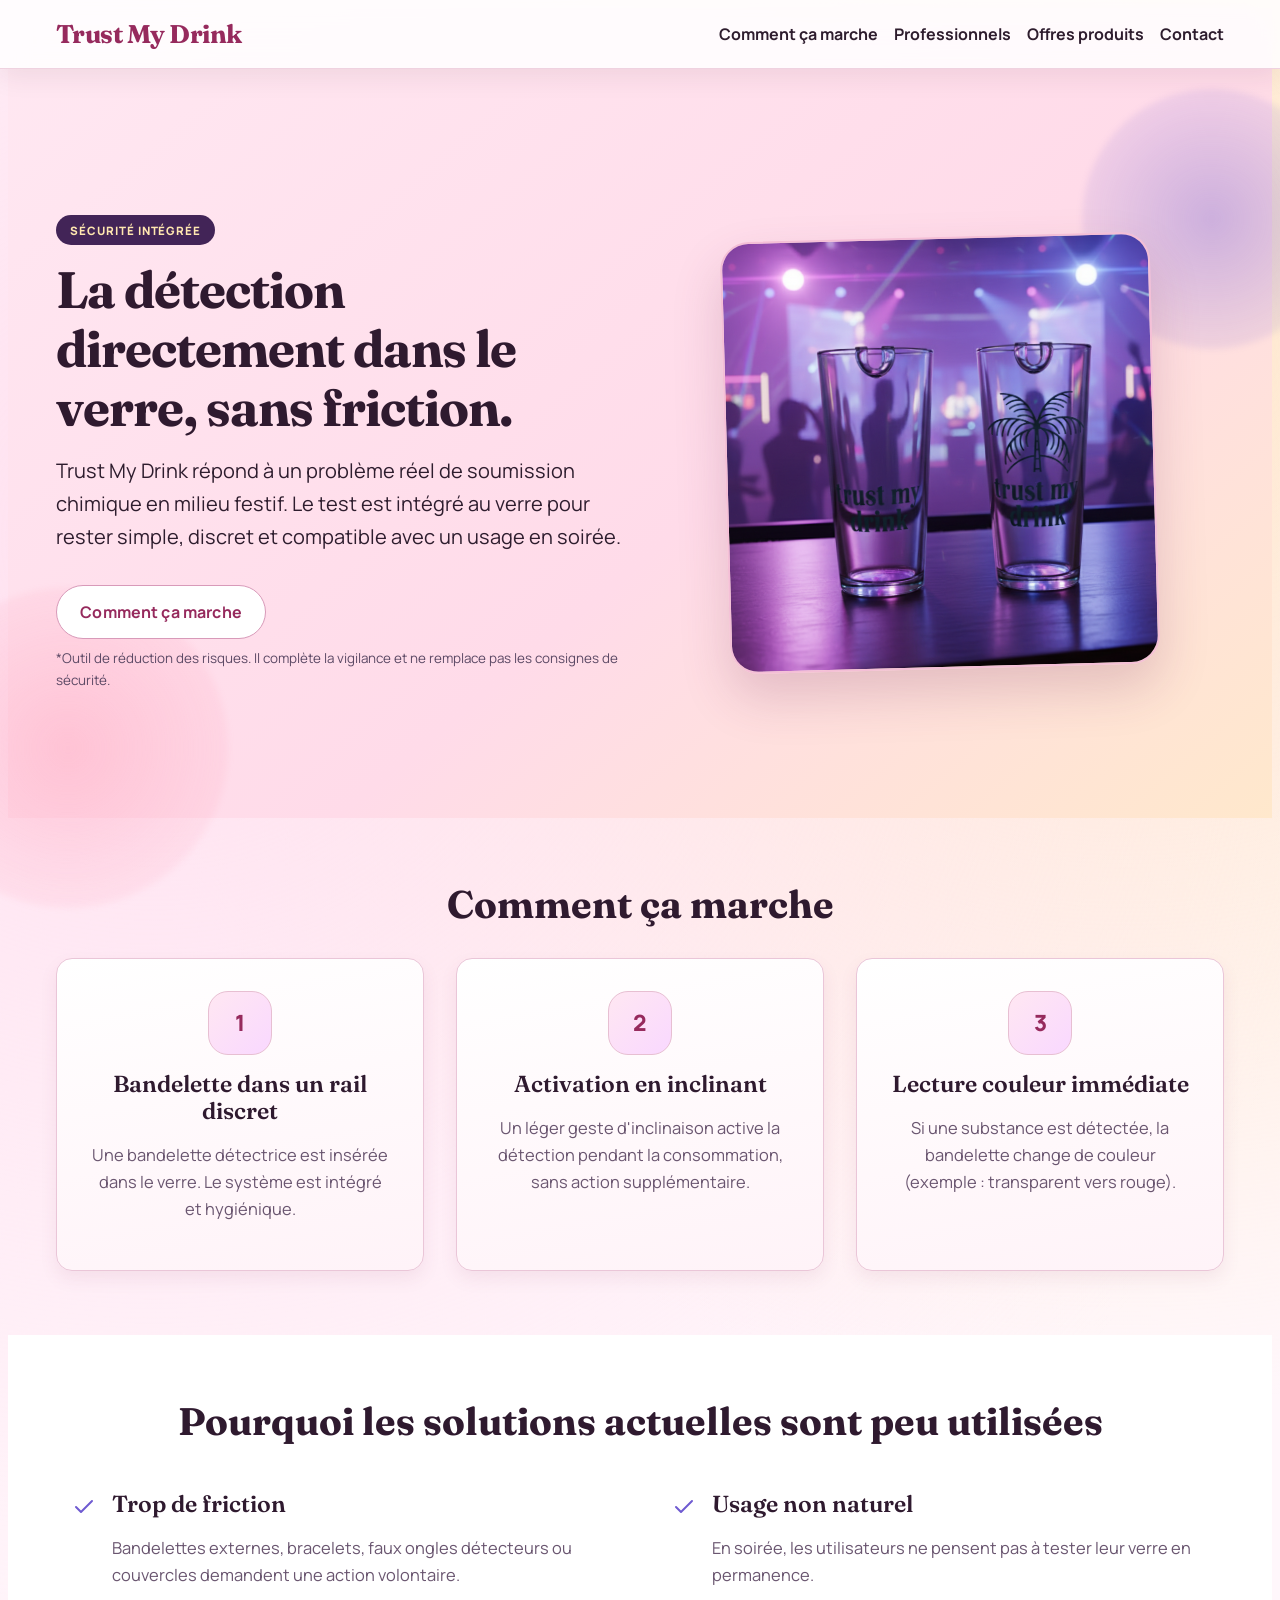
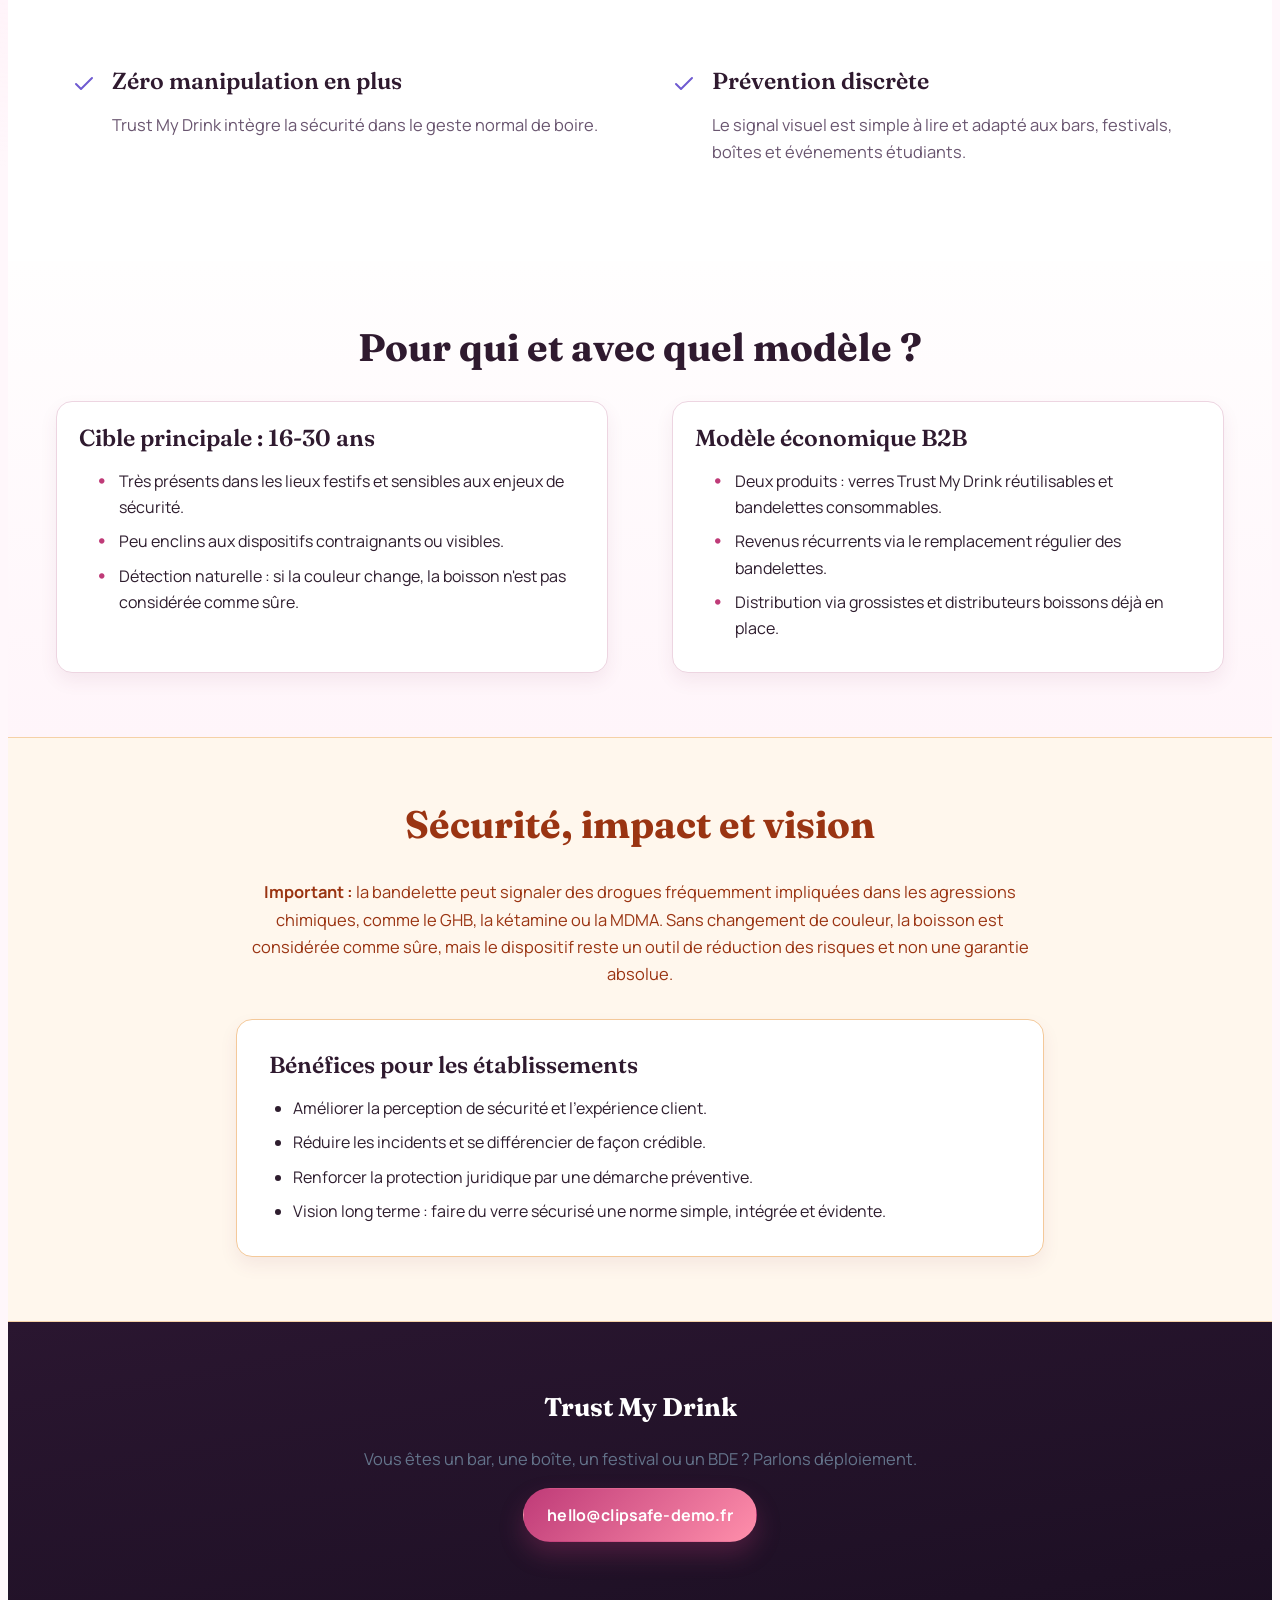
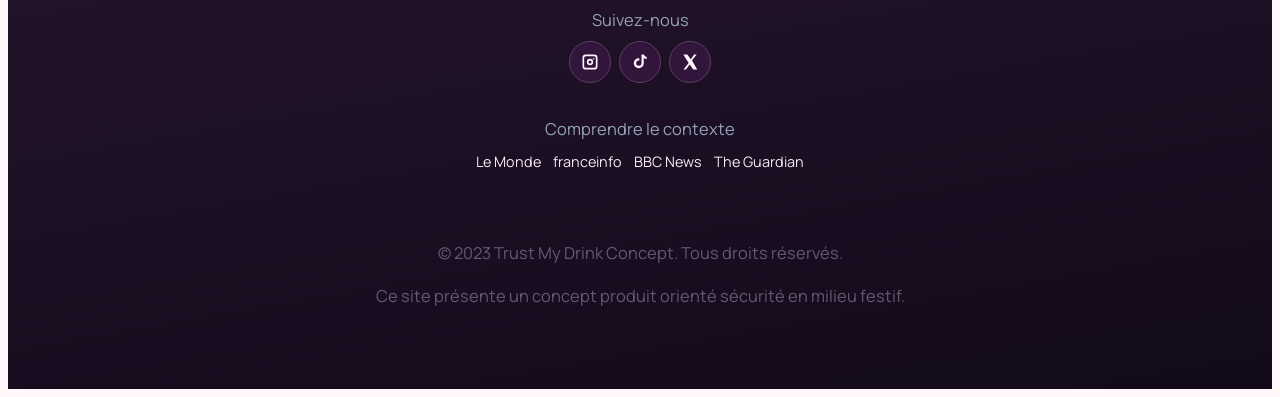
==== index.html @ a68e35fa "index.html" ====
<!DOCTYPE html>
<html lang="fr">
<head>
    <meta charset="UTF-8">
    <meta name="viewport" content="width=device-width, initial-scale=1.0">
    <title>Trust My Drink - Le verre avec détection intégrée</title>
    <meta name="description" content="Trust My Drink intègre une bandelette de détection dans le verre pour réduire le risque de soumission chimique en bars, festivals et boîtes de nuit.">
    <link rel="stylesheet" href="css/styles.css">
</head>
<body class="page-site">

    <!-- NAVIGATION -->
    <nav class="navbar">
        <div class="container nav-content">
            <a href="site.html" class="brand">Trust My Drink</a>
            <div class="nav-links">
                <a href="comment-ca-marche.html" class="nav-link">Comment ça marche</a>
                <a href="professionnels.html" class="nav-link">Professionnels</a>
                <a href="packs.html" class="nav-link">Offres produits</a>
                <a href="site.html#contact" class="nav-link">Contact</a>
            </div>
        </div>
    </nav>
<!-- HERO SECTION -->
    <section class="hero">
        <div class="container hero-grid">
            <div class="hero-text">
                <span class="badge">Sécurité intégrée</span>
                <h1>La détection directement dans le verre, sans friction.</h1>
                <p class="hero-lead">
                    Trust My Drink répond à un problème réel de soumission chimique en milieu festif.
                    Le test est intégré au verre pour rester simple, discret et compatible avec un usage en soirée.
                </p>
                <div class="hero-actions">
                    <a href="comment-ca-marche.html" class="btn btn-secondary">Comment ça marche</a>
                </div>
                <small class="disclaimer-small">
                    *Outil de réduction des risques. Il complète la vigilance et ne remplace pas les consignes de sécurité.
                </small>
            </div>
            <div class="hero-visual">
                <img class="hero-image" src="images/VersionBoiteDeNuit.png" alt="Verre Trust My Drink en contexte de soirée">
            </div>
        </div>
    </section>

    <!-- HOW IT WORKS -->
    <section id="how-it-works">
        <div class="container">
            <h2>Comment ça marche</h2>
            <div class="steps-grid">
                <div class="step-card">
                    <div class="step-icon">1</div>
                    <h3>Bandelette dans un rail discret</h3>
                    <p>Une bandelette détectrice est insérée dans le verre. Le système est intégré et hygiénique.</p>
                </div>
                <div class="step-card">
                    <div class="step-icon">2</div>
                    <h3>Activation en inclinant</h3>
                    <p>Un léger geste d'inclinaison active la détection pendant la consommation, sans action supplémentaire.</p>
                </div>
                <div class="step-card">
                    <div class="step-icon">3</div>
                    <h3>Lecture couleur immédiate</h3>
                    <p>Si une substance est détectée, la bandelette change de couleur (exemple : transparent vers rouge).</p>
                </div>
            </div>
        </div>
    </section>

    <!-- BENEFITS -->
    <section class="benefits-section">
        <div class="container">
            <h2>Pourquoi les solutions actuelles sont peu utilisées</h2>
            <div class="benefits-grid">
                <div class="benefit-item">
                    <svg class="check-icon" width="24" height="24" viewBox="0 0 24 24" fill="none" stroke="currentColor" stroke-width="2" stroke-linecap="round" stroke-linejoin="round"><polyline points="20 6 9 17 4 12"></polyline></svg>
                    <div>
                        <h3>Trop de friction</h3>
                        <p>Bandelettes externes, bracelets, faux ongles détecteurs ou couvercles demandent une action volontaire.</p>
                    </div>
                </div>
                <div class="benefit-item">
                    <svg class="check-icon" width="24" height="24" viewBox="0 0 24 24" fill="none" stroke="currentColor" stroke-width="2" stroke-linecap="round" stroke-linejoin="round"><polyline points="20 6 9 17 4 12"></polyline></svg>
                    <div>
                        <h3>Usage non naturel</h3>
                        <p>En soirée, les utilisateurs ne pensent pas à tester leur verre en permanence.</p>
                    </div>
                </div>
                <div class="benefit-item">
                    <svg class="check-icon" width="24" height="24" viewBox="0 0 24 24" fill="none" stroke="currentColor" stroke-width="2" stroke-linecap="round" stroke-linejoin="round"><polyline points="20 6 9 17 4 12"></polyline></svg>
                    <div>
                        <h3>Zéro manipulation en plus</h3>
                        <p>Trust My Drink intègre la sécurité dans le geste normal de boire.</p>
                    </div>
                </div>
                <div class="benefit-item">
                    <svg class="check-icon" width="24" height="24" viewBox="0 0 24 24" fill="none" stroke="currentColor" stroke-width="2" stroke-linecap="round" stroke-linejoin="round"><polyline points="20 6 9 17 4 12"></polyline></svg>
                    <div>
                        <h3>Prévention discrète</h3>
                        <p>Le signal visuel est simple à lire et adapté aux bars, festivals, boîtes et événements étudiants.</p>
                    </div>
                </div>
            </div>
        </div>
    </section>

    <!-- AUDIENCE -->
    <section class="audience-section">
        <div class="container">
            <h2>Pour qui et avec quel modèle ?</h2>
            <div class="audience-grid">
                <div class="audience-col">
                    <h3>Cible principale : 16-30 ans</h3>
                    <ul>
                        <li>Très présents dans les lieux festifs et sensibles aux enjeux de sécurité.</li>
                        <li>Peu enclins aux dispositifs contraignants ou visibles.</li>
                        <li>Détection naturelle : si la couleur change, la boisson n'est pas considérée comme sûre.</li>
                    </ul>
                </div>
                <div class="audience-col">
                    <h3>Modèle économique B2B</h3>
                    <ul>
                        <li>Deux produits : verres Trust My Drink réutilisables et bandelettes consommables.</li>
                        <li>Revenus récurrents via le remplacement régulier des bandelettes.</li>
                        <li>Distribution via grossistes et distributeurs boissons déjà en place.</li>
                    </ul>
                </div>
            </div>
        </div>
    </section>

    <!-- SAFETY & LIMITS -->
    <section class="safety-section">
        <div class="container safety-content">
            <h2>Sécurité, impact et vision</h2>
            <p class="safety-warning">
                <strong>Important :</strong> la bandelette peut signaler des drogues fréquemment impliquées dans les agressions chimiques,
                comme le GHB, la kétamine ou la MDMA. Sans changement de couleur, la boisson est considérée comme sûre,
                mais le dispositif reste un outil de réduction des risques et non une garantie absolue.
            </p>
            
            <div class="safety-list">
                <h3>Bénéfices pour les établissements</h3>
                <ul class="safety-list-items">
                    <li class="safety-list-item">Améliorer la perception de sécurité et l'expérience client.</li>
                    <li class="safety-list-item">Réduire les incidents et se différencier de façon crédible.</li>
                    <li class="safety-list-item">Renforcer la protection juridique par une démarche préventive.</li>
                    <li>Vision long terme : faire du verre sécurisé une norme simple, intégrée et évidente.</li>
                </ul>
            </div>
        </div>
    </section>

    <!-- FOOTER -->
    <footer id="contact">
        <div class="container">
            <span class="footer-brand">Trust My Drink</span>
            <p class="footer-intro">Vous êtes un bar, une boîte, un festival ou un BDE ? Parlons déploiement.</p>
            <a href="mailto:hello@clipsafe-demo.fr" class="btn btn-primary footer-contact-btn">hello@clipsafe-demo.fr</a>

            <div class="footer-links">
                <div>
                    <p class="footer-label">Suivez-nous</p>
                    <div class="social-links">
                        <a class="social-btn" href="https://www.instagram.com/" aria-label="Instagram">
                            <svg viewBox="0 0 24 24" aria-hidden="true">
                                <path d="M7 3h10a4 4 0 0 1 4 4v10a4 4 0 0 1-4 4H7a4 4 0 0 1-4-4V7a4 4 0 0 1 4-4zm10 2H7a2 2 0 0 0-2 2v10a2 2 0 0 0 2 2h10a2 2 0 0 0 2-2V7a2 2 0 0 0-2-2zm-5 3.2A3.8 3.8 0 1 1 8.2 12 3.8 3.8 0 0 1 12 8.2zm0 2A1.8 1.8 0 1 0 13.8 12 1.8 1.8 0 0 0 12 10.2zm4.4-3.1a.9.9 0 1 1-.9.9.9.9 0 0 1 .9-.9z"/>
                            </svg>
                        </a>
                        <a class="social-btn" href="https://www.tiktok.com/" aria-label="TikTok">
                            <svg viewBox="0 0 24 24" aria-hidden="true">
                                <path d="M16.5 3a5.5 5.5 0 0 0 3.5 3.1v2.4a8.5 8.5 0 0 1-3.5-1.2v6.1a6 6 0 1 1-6-6c.2 0 .5 0 .7.1v2.7a3.2 3.2 0 1 0 2.6 3.1V3h2.7z"/>
                            </svg>
                        </a>
                        <a class="social-btn" href="https://x.com/" aria-label="X (Twitter)">
                            <svg viewBox="0 0 24 24" aria-hidden="true">
                                <path d="M4 3h4.7l4.2 5.7L17 3h3l-5.7 7.3L20.7 21H16l-4.4-6.1L7.2 21H4.2l6.2-7.8L4 3z"/>
                            </svg>
                        </a>
                    </div>
                </div>
                <div>
                    <p class="footer-label">Comprendre le contexte</p>
                    <div class="news-links">
                        <a href="https://www.lemonde.fr/" target="_blank" rel="noopener">Le Monde</a>
                        <a href="https://www.franceinfo.fr/" target="_blank" rel="noopener">franceinfo</a>
                        <a href="https://www.bbc.com/news" target="_blank" rel="noopener">BBC News</a>
                        <a href="https://www.theguardian.com/" target="_blank" rel="noopener">The Guardian</a>
                    </div>
                </div>
            </div>

            <div class="footer-meta">
                <p>© 2023 Trust My Drink Concept. Tous droits réservés.</p>
                <p>Ce site présente un concept produit orienté sécurité en milieu festif.</p>
            </div>
        </div>
    </footer>

</body>
</html>
---- css/styles.css ----
/* Extracted from HTML inline <style> blocks. Keep behavior and rendering identical. */

        @import url("https://fonts.googleapis.com/css2?family=Manrope:wght@400;500;600;700;800&family=Fraunces:opsz,wght@9..144,600;9..144,700&display=swap");

        /* --- DESIGN TOKENS: palette rose + couleurs de profondeur --- */
        :root{
            --color-primary: #bf3b78;
            --color-primary-strong: #962a5d;
            --color-primary-soft: #f8c2da;
            --color-secondary: #6f5bd1;
            --color-accent: #ff8fab;
            --color-highlight: #f6d87a;
            --color-ink: #2e1d2e;
            --color-ink-muted: #6a5670;
            --color-text: #2e1d2e;
            --color-text-light: #6a5670;
            --color-bg: #fff7fb;
            --color-surface: #ffffff;
            --color-surface-tinted: #fff0f6;
            --color-border: #eac6d8;
            --color-warning-bg: #fff7ed;
            --color-warning-text: #9a3412;

            --font-body: "Manrope", "Segoe UI", "Helvetica Neue", Arial, sans-serif;
            --font-display: "Fraunces", "Times New Roman", serif;

            --spacing-xs: 0.5rem;
            --spacing-sm: 1rem;
            --spacing-md: 2rem;
            --spacing-lg: 4rem;

            --radius-sm: 0.6rem;
            --radius-md: 1rem;
            --radius-lg: 1.8rem;

            --shadow-sm: 0 8px 18px rgba(122, 52, 90, 0.08);
            --shadow-md: 0 16px 30px rgba(122, 52, 90, 0.14);
            --shadow-lg: 0 24px 50px rgba(122, 52, 90, 0.2);
        }

        body.page-site *, body.page-site *::before, body.page-site *::after{
            box-sizing: border-box;
            margin: 0;
            padding: 0;
        }

        html{
            scroll-behavior: smooth;
            font-size: 100%;
        }

        body.page-site{
            font-family: var(--font-body);
            background:
                radial-gradient(circle at 12% 15%, #ffe1f0 0%, transparent 38%),
                radial-gradient(circle at 88% 8%, #ffe8c9 0%, transparent 32%),
                var(--color-bg);
            color: var(--color-ink);
            line-height: 1.65;
            overflow-x: hidden;
        }

        /* Accessibilite: focus visible sur tous les elements interactifs */
        body.page-site :focus-visible{
            outline: 3px solid var(--color-highlight);
            outline-offset: 2px;
        }

        /* --- UTILITIES --- */
        body.page-site .container{
            width: 100%;
            max-width: 1200px;
            margin: 0 auto;
            padding: 0 var(--spacing-sm);
        }

        body.page-site .btn{
            display: inline-flex;
            align-items: center;
            justify-content: center;
            gap: 0.5rem;
            padding: 0.8rem 1.45rem;
            border-radius: 9999px;
            font-weight: 700;
            letter-spacing: 0.01em;
            text-decoration: none;
            transition: transform 0.2s ease, box-shadow 0.2s ease, background-color 0.2s ease, color 0.2s ease;
            cursor: pointer;
            border: 1px solid transparent;
            font-size: 1rem;
        }

        body.page-site .btn-primary{
            background: linear-gradient(135deg, var(--color-primary), var(--color-accent));
            color: #ffffff;
            box-shadow: 0 12px 25px rgba(191, 59, 120, 0.28);
        }

        body.page-site .btn-primary:hover, body.page-site .btn-primary:focus{
            background: linear-gradient(135deg, var(--color-primary-strong), var(--color-primary));
            transform: translateY(-2px);
            box-shadow: 0 16px 30px rgba(150, 42, 93, 0.32);
        }

        body.page-site .btn-secondary{
            background-color: #ffffff;
            color: var(--color-primary-strong);
            border-color: #d89ab9;
        }

        body.page-site .btn-secondary:hover, body.page-site .btn-secondary:focus{
            background-color: var(--color-surface-tinted);
            transform: translateY(-2px);
            box-shadow: var(--shadow-sm);
        }

        body.page-site .badge{
            display: inline-block;
            padding: 0.35rem 0.9rem;
            background-color: #422457;
            color: #ffe7b0;
            font-size: 0.72rem;
            font-weight: 800;
            border-radius: 9999px;
            text-transform: uppercase;
            letter-spacing: 0.08em;
            margin-bottom: var(--spacing-sm);
        }

        /* Typographie: duo display/body pour plus de personnalite */
        body.page-site h1, body.page-site h2, body.page-site h3{
            font-family: var(--font-display);
            line-height: 1.15;
            margin-bottom: var(--spacing-sm);
            color: #2f1a2f;
        }

        body.page-site h1{ font-size: clamp(2.2rem, 4vw, 3.7rem); font-weight: 700; letter-spacing: -0.02em; }
        body.page-site h2{ font-size: clamp(1.75rem, 3vw, 2.5rem); font-weight: 700; text-align: center; margin-bottom: var(--spacing-md); }
        body.page-site h3{ font-size: clamp(1.2rem, 2vw, 1.45rem); font-weight: 600; }

        body.page-site p{
            margin-bottom: var(--spacing-sm);
            color: var(--color-ink-muted);
            font-size: 1.03rem;
        }

        body.page-site section{
            padding: var(--spacing-lg) 0;
        }

        /* --- NAVIGATION --- */
        body.page-site .navbar{
            position: fixed;
            top: 0;
            left: 0;
            width: 100%;
            background: rgba(255, 255, 255, 0.86);
            backdrop-filter: blur(14px) saturate(120%);
            border-bottom: 1px solid #efd2e0;
            z-index: 1000;
            padding: 0.8rem 0;
            box-shadow: 0 8px 26px rgba(60, 34, 54, 0.08);
        }

        body.page-site .nav-content{
            display: flex;
            justify-content: space-between;
            align-items: center;
        }

        body.page-site .nav-links{
            display: flex;
            align-items: center;
            gap: var(--spacing-sm);
        }

        body.page-site .nav-link{
            color: var(--color-ink);
            text-decoration: none;
            font-weight: 700;
            transition: color 0.2s ease;
        }

        body.page-site .nav-link:hover, body.page-site .nav-link:focus{
            color: var(--color-primary-strong);
        }

        body.page-site .brand{
            font-family: var(--font-display);
            font-size: 1.6rem;
            font-weight: 700;
            color: var(--color-primary-strong);
            text-decoration: none;
            letter-spacing: -0.02em;
        }

        /* --- HERO SECTION --- */
        body.page-site .hero{
            position: relative;
            isolation: isolate;
            padding-top: calc(var(--spacing-lg) + 80px);
            background: linear-gradient(140deg, #ffe8f2 0%, #ffdbe9 58%, #ffe8cc 100%);
            min-height: 90vh;
            display: flex;
            align-items: center;
        }

        /* Elements decoratifs pour enrichir le visuel sans toucher au HTML */
        body.page-site .hero::before, body.page-site .hero::after{
            content: "";
            position: absolute;
            z-index: -1;
            border-radius: 9999px;
            filter: blur(3px);
        }

        body.page-site .hero::before{
            width: 260px;
            height: 260px;
            right: -70px;
            top: 10%;
            background: radial-gradient(circle, rgba(111, 91, 209, 0.35), rgba(111, 91, 209, 0));
        }

        body.page-site .hero::after{
            width: 320px;
            height: 320px;
            left: -100px;
            bottom: -90px;
            background: radial-gradient(circle, rgba(255, 143, 171, 0.35), rgba(255, 143, 171, 0));
        }

        body.page-site .hero-grid{
            display: grid;
            grid-template-columns: 1fr;
            gap: var(--spacing-md);
            align-items: center;
        }

        body.page-site .hero-text{
            max-width: 620px;
        }

        body.page-site .hero-actions{
            display: flex;
            flex-wrap: wrap;
            gap: var(--spacing-sm);
            margin-top: var(--spacing-md);
        }

        body.page-site .disclaimer-small{
            font-size: 0.84rem;
            color: #5c4965;
            margin-top: var(--spacing-xs);
            display: block;
        }

        body.page-site .hero-visual{
            display: flex;
            justify-content: center;
            align-items: center;
            position: relative;
        }

        body.page-site .hero-image{
            width: 100%;
            max-width: 430px;
            height: auto;
            border-radius: var(--radius-lg);
            box-shadow: var(--shadow-lg);
            border: 2px solid #f4bfd6;
            transform: rotate(-1.5deg);
            transition: transform 0.3s ease, box-shadow 0.3s ease;
        }

        body.page-site .hero-image:hover{
            transform: rotate(0deg) translateY(-4px);
            box-shadow: 0 30px 55px rgba(122, 52, 90, 0.24);
        }

        /* --- HOW IT WORKS --- */
        body.page-site .steps-grid{
            display: grid;
            grid-template-columns: 1fr;
            gap: var(--spacing-md);
        }

        /* Cartes: coin arrondi marque + bordure rose douce */
        body.page-site .step-card{
            background: linear-gradient(170deg, #ffffff, #fff3f8);
            padding: var(--spacing-md);
            border-radius: var(--radius-md);
            box-shadow: var(--shadow-sm);
            text-align: center;
            transition: transform 0.25s ease, box-shadow 0.25s ease;
            border: 1px solid var(--color-border);
        }

        body.page-site .step-card:hover{
            transform: translateY(-6px) scale(1.01);
            box-shadow: var(--shadow-md);
        }

        body.page-site .step-icon{
            width: 64px;
            height: 64px;
            background: linear-gradient(135deg, #ffe7f2, #f9d8ff);
            color: var(--color-primary-strong);
            border-radius: 20px;
            display: flex;
            align-items: center;
            justify-content: center;
            margin: 0 auto var(--spacing-sm);
            font-weight: 800;
            font-size: 1.4rem;
            border: 1px solid #e7bfd2;
        }

        /* --- BENEFITS --- */
        body.page-site .benefits-grid{
            display: grid;
            grid-template-columns: 1fr;
            gap: var(--spacing-md);
        }

        body.page-site .benefit-item{
            display: flex;
            align-items: flex-start;
            gap: var(--spacing-sm);
            padding: 1rem;
            border-radius: var(--radius-sm);
            transition: background-color 0.2s ease;
        }

        body.page-site .benefit-item:hover{
            background-color: #fff4f9;
        }

        body.page-site .check-icon{
            color: var(--color-secondary);
            flex-shrink: 0;
            margin-top: 4px;
        }

        /* --- AUDIENCE --- */
        body.page-site .audience-section{
            background: linear-gradient(180deg, #fffefe 0%, #fff5fa 100%);
        }

        body.page-site .audience-grid{
            display: grid;
            grid-template-columns: 1fr;
            gap: var(--spacing-lg);
        }

        body.page-site .audience-col{
            background: #ffffff;
            border: 1px solid #edd5e1;
            border-radius: var(--radius-md);
            padding: 1.4rem;
            box-shadow: var(--shadow-sm);
        }

        body.page-site .audience-col ul{
            list-style: none;
            padding-left: var(--spacing-sm);
        }

        body.page-site .audience-col li{
            position: relative;
            margin-bottom: var(--spacing-xs);
            padding-left: 1.5rem;
            color: var(--color-ink);
        }

        body.page-site .audience-col li::before{
            content: "\2022";
            color: var(--color-primary);
            font-weight: bold;
            position: absolute;
            left: 0;
            font-size: 1.2rem;
            line-height: 1.5rem;
        }

        /* --- SAFETY CALLOUT --- */
        body.page-site .safety-section{
            background-color: var(--color-warning-bg);
            border-top: 1px solid #f5d1a7;
            border-bottom: 1px solid #f5d1a7;
        }

        body.page-site .safety-content{
            max-width: 840px;
            margin: 0 auto;
            text-align: center;
        }

        body.page-site .safety-content h2{
            color: var(--color-warning-text);
        }

        body.page-site .safety-list{
            text-align: left;
            background: #ffffff;
            padding: var(--spacing-md);
            border-radius: var(--radius-md);
            margin-top: var(--spacing-md);
            border: 1px solid #f4c99a;
            box-shadow: var(--shadow-sm);
        }

        /* --- FORMS (styles generiques pour pages formulaire) --- */
        body.page-site input, body.page-site textarea, body.page-site select{
            width: 100%;
            font: inherit;
            color: var(--color-ink);
            background: #ffffff;
            border: 1px solid #d9b2c8;
            border-radius: 0.7rem;
            padding: 0.75rem 0.9rem;
            transition: border-color 0.2s ease, box-shadow 0.2s ease;
        }

        body.page-site input:focus, body.page-site textarea:focus, body.page-site select:focus{
            border-color: var(--color-primary);
            box-shadow: 0 0 0 4px rgba(191, 59, 120, 0.16);
            outline: none;
        }

        /* --- FOOTER --- */
        body.page-site footer{
            background: linear-gradient(170deg, #2a1630 0%, #120a1a 100%);
            color: #e8d7e2;
            padding: var(--spacing-lg) 0;
            text-align: center;
        }

        body.page-site footer a{
            color: #ffffff;
            text-decoration: underline;
        }

        body.page-site .footer-links{
            display: grid;
            gap: var(--spacing-md);
            margin: var(--spacing-md) 0;
        }

        body.page-site .social-links{
            display: flex;
            flex-wrap: wrap;
            gap: 0.5rem;
            justify-content: center;
        }

        body.page-site .social-btn{
            width: 42px;
            height: 42px;
            display: inline-flex;
            align-items: center;
            justify-content: center;
            border-radius: 9999px;
            background: #31153a;
            color: #fff5ff;
            text-decoration: none;
            border: 1px solid #5d3c67;
            transition: transform 0.2s ease, box-shadow 0.2s ease, background-color 0.2s ease;
        }

        body.page-site .social-btn:hover, body.page-site .social-btn:focus{
            transform: translateY(-2px);
            box-shadow: var(--shadow-md);
            background: #4b2258;
        }

        body.page-site .social-btn svg{
            width: 20px;
            height: 20px;
            fill: currentColor;
        }

        body.page-site .news-links{
            display: flex;
            flex-wrap: wrap;
            gap: 0.75rem;
            justify-content: center;
            font-size: 0.9rem;
        }

        body.page-site .news-links a{
            color: #f8e9f3;
            text-decoration: none;
            border-bottom: 1px solid transparent;
        }

        body.page-site .news-links a:hover, body.page-site .news-links a:focus{
            border-bottom-color: #f8e9f3;
        }

        body.page-site .footer-brand{
            color: #ffffff;
            font-family: var(--font-display);
            font-weight: 700;
            font-size: 1.6rem;
            display: block;
            margin-bottom: var(--spacing-sm);
        }

        /* --- RESPONSIVE --- */
        @media (min-width: 768px) {
            body.page-site .hero-grid{
                grid-template-columns: 1fr 1fr;
            }

            body.page-site .steps-grid{
                grid-template-columns: repeat(3, 1fr);
            }

            body.page-site .benefits-grid{
                grid-template-columns: repeat(2, 1fr);
            }

            body.page-site .audience-grid{
                grid-template-columns: 1fr 1fr;
            }
        }

        @media (max-width: 820px) {
            body.page-site .nav-content{
                flex-direction: column;
                gap: 0.8rem;
            }

            body.page-site .nav-links{
                flex-wrap: wrap;
                justify-content: center;
            }

            body.page-site .hero{
                padding-top: calc(var(--spacing-lg) + 130px);
            }
        }

        /* Respect des preferences systeme pour limiter les animations */
        @media (prefers-reduced-motion: reduce) {
            body.page-site *, body.page-site *::before, body.page-site *::after{
                animation-duration: 0.01ms !important;
                animation-iteration-count: 1 !important;
                transition-duration: 0.01ms !important;
                scroll-behavior: auto !important;
            }
        }
    


        

        /* --- DESIGN TOKENS: palette rose + profondeur --- */
        :root{
            --color-primary: #bf3b78;
            --color-primary-strong: #962a5d;
            --color-primary-soft: #f8c2da;
            --color-secondary: #6f5bd1;
            --color-accent: #ff8fab;
            --color-highlight: #f6d87a;
            --color-ink: #2e1d2e;
            --color-ink-muted: #6a5670;
            --color-text: #2e1d2e;
            --color-text-light: #6a5670;
            --color-bg: #fff7fb;
            --color-surface: #ffffff;
            --color-surface-tinted: #fff0f6;
            --color-border: #eac6d8;
            --color-warning-bg: #fff7ed;
            --color-warning-text: #9a3412;

            --font-body: "Manrope", "Segoe UI", "Helvetica Neue", Arial, sans-serif;
            --font-display: "Fraunces", "Times New Roman", serif;

            --spacing-xs: 0.5rem;
            --spacing-sm: 1rem;
            --spacing-md: 2rem;
            --spacing-lg: 4rem;

            --radius-sm: 0.6rem;
            --radius-md: 1rem;
            --radius-lg: 1.8rem;

            --shadow-sm: 0 8px 18px rgba(122, 52, 90, 0.08);
            --shadow-md: 0 16px 30px rgba(122, 52, 90, 0.14);
            --shadow-lg: 0 24px 50px rgba(122, 52, 90, 0.2);
        }

        body.page-packs *, body.page-packs *::before, body.page-packs *::after{
            box-sizing: border-box;
            margin: 0;
            padding: 0;
        }

        html{
            scroll-behavior: smooth;
            font-size: 100%;
        }

        body.page-packs{
            font-family: var(--font-body);
            background:
                radial-gradient(circle at 12% 15%, #ffe1f0 0%, transparent 38%),
                radial-gradient(circle at 88% 8%, #ffe8c9 0%, transparent 32%),
                var(--color-bg);
            color: var(--color-ink);
            line-height: 1.65;
            overflow-x: hidden;
        }

        /* Accessibilite: focus visible clavier */
        body.page-packs :focus-visible{
            outline: 3px solid var(--color-highlight);
            outline-offset: 2px;
        }

        body.page-packs .container{
            width: 100%;
            max-width: 1100px;
            margin: 0 auto;
            padding: 0 var(--spacing-sm);
        }

        body.page-packs .navbar{
            position: sticky;
            top: 0;
            background: rgba(255, 255, 255, 0.86);
            backdrop-filter: blur(14px) saturate(120%);
            border-bottom: 1px solid #efd2e0;
            z-index: 1000;
            padding: 0.8rem 0;
            box-shadow: 0 8px 26px rgba(60, 34, 54, 0.08);
        }

        body.page-packs .nav-content{
            display: flex;
            justify-content: space-between;
            align-items: center;
            gap: var(--spacing-sm);
        }

        body.page-packs .nav-links{
            display: flex;
            align-items: center;
            gap: var(--spacing-sm);
            flex-wrap: wrap;
        }

        body.page-packs .nav-link{
            color: var(--color-ink);
            text-decoration: none;
            font-weight: 700;
            transition: color 0.2s ease;
        }

        body.page-packs .nav-link:hover, body.page-packs .nav-link:focus{
            color: var(--color-primary-strong);
        }

        body.page-packs .brand{
            font-family: var(--font-display);
            font-size: 1.6rem;
            font-weight: 700;
            color: var(--color-primary-strong);
            text-decoration: none;
            letter-spacing: -0.02em;
        }

        body.page-packs .btn{
            display: inline-flex;
            align-items: center;
            justify-content: center;
            gap: 0.5rem;
            padding: 0.72rem 1.35rem;
            border-radius: 9999px;
            font-weight: 700;
            letter-spacing: 0.01em;
            text-decoration: none;
            transition: transform 0.2s ease, box-shadow 0.2s ease, background-color 0.2s ease, color 0.2s ease;
            cursor: pointer;
            border: 1px solid transparent;
            font-size: 1rem;
        }

        body.page-packs .btn-primary{
            background: linear-gradient(135deg, var(--color-primary), var(--color-accent));
            color: #ffffff;
            box-shadow: 0 12px 25px rgba(191, 59, 120, 0.28);
        }

        body.page-packs .btn-primary:hover, body.page-packs .btn-primary:focus{
            background: linear-gradient(135deg, var(--color-primary-strong), var(--color-primary));
            transform: translateY(-2px);
            box-shadow: 0 16px 30px rgba(150, 42, 93, 0.32);
        }

        body.page-packs .btn-secondary{
            background-color: #ffffff;
            color: var(--color-primary-strong);
            border-color: #d89ab9;
        }

        body.page-packs .btn-secondary:hover, body.page-packs .btn-secondary:focus{
            background-color: var(--color-surface-tinted);
            transform: translateY(-2px);
            box-shadow: var(--shadow-sm);
        }

        body.page-packs .hero{
            position: relative;
            isolation: isolate;
            padding: var(--spacing-lg) 0 var(--spacing-md);
            background: linear-gradient(140deg, #ffe8f2 0%, #ffdbe9 58%, #ffe8cc 100%);
        }

        body.page-packs .hero::before, body.page-packs .hero::after{
            content: "";
            position: absolute;
            z-index: -1;
            border-radius: 9999px;
            filter: blur(3px);
        }

        body.page-packs .hero::before{
            width: 220px;
            height: 220px;
            right: -70px;
            top: 10%;
            background: radial-gradient(circle, rgba(111, 91, 209, 0.35), rgba(111, 91, 209, 0));
        }

        body.page-packs .hero::after{
            width: 260px;
            height: 260px;
            left: -90px;
            bottom: -80px;
            background: radial-gradient(circle, rgba(255, 143, 171, 0.35), rgba(255, 143, 171, 0));
        }

        body.page-packs h1, body.page-packs h2, body.page-packs h3{
            font-family: var(--font-display);
            line-height: 1.15;
            color: #2f1a2f;
        }

        body.page-packs h1{
            font-size: clamp(2.1rem, 4vw, 3.4rem);
            font-weight: 700;
            letter-spacing: -0.02em;
            margin-bottom: var(--spacing-sm);
        }

        body.page-packs h2{
            font-size: clamp(1.5rem, 2.5vw, 2rem);
            font-weight: 700;
            margin-bottom: var(--spacing-sm);
        }

        body.page-packs h3{
            font-size: clamp(1.1rem, 2vw, 1.35rem);
            font-weight: 600;
            margin-bottom: var(--spacing-xs);
        }

        body.page-packs p{
            color: var(--color-ink-muted);
            margin-bottom: var(--spacing-sm);
        }

        body.page-packs .section{
            padding: var(--spacing-md) 0 var(--spacing-lg);
        }

        body.page-packs .layout, body.page-packs .packs-grid, body.page-packs .steps, body.page-packs .two-col, body.page-packs .options{
            display: grid;
            grid-template-columns: 1fr;
            gap: var(--spacing-md);
        }

        body.page-packs .packs-grid{
            max-width: 860px;
            margin: 0 auto;
            gap: calc(var(--spacing-md) + 0.5rem);
        }

        body.page-packs .card{
            background: linear-gradient(170deg, #ffffff, #fff3f8);
            border: 1px solid var(--color-border);
            border-radius: var(--radius-md);
            padding: var(--spacing-md);
            box-shadow: var(--shadow-sm);
            transition: transform 0.25s ease, box-shadow 0.25s ease;
        }

        body.page-packs .card:hover{
            transform: translateY(-4px);
            box-shadow: var(--shadow-md);
        }

        body.page-packs .pack-card{
            display: grid;
            grid-template-columns: 1fr;
            gap: var(--spacing-md);
            align-items: start;
            min-height: 430px;
        }

        body.page-packs .pack-content{
            display: grid;
            gap: 0.75rem;
        }

        body.page-packs .pack-image{
            width: 100%;
            max-width: 190px;
            border-radius: var(--radius-md);
            border: 2px solid #f4bfd6;
            box-shadow: var(--shadow-sm);
            justify-self: center;
            transition: transform 0.25s ease, box-shadow 0.25s ease;
        }

        body.page-packs .pack-image:hover{
            transform: rotate(-1deg) translateY(-2px);
            box-shadow: var(--shadow-md);
        }

        body.page-packs .pack-sub, body.page-packs .unit-price, body.page-packs .cart-note, body.page-packs .contact-item span{
            color: var(--color-text-light);
            font-size: 1rem;
        }

        body.page-packs label{
            font-size: 0.98rem;
            font-weight: 700;
            color: var(--color-text);
            display: block;
            margin-bottom: 0.45rem;
        }

        body.page-packs .options > div{
            background: #fff8fc;
            border: 1px solid #e9c8d8;
            border-radius: 0.8rem;
            padding: 0.75rem;
        }

        body.page-packs input, body.page-packs select, body.page-packs textarea{
            width: 100%;
            padding: 0.78rem 0.92rem;
            border-radius: 0.7rem;
            border: 1px solid #d9b2c8;
            background: #ffffff;
            font-size: 1.06rem;
            font-weight: 600;
            font-family: inherit;
            color: var(--color-ink);
            transition: border-color 0.2s ease, box-shadow 0.2s ease;
        }

        body.page-packs input:focus, body.page-packs select:focus, body.page-packs textarea:focus{
            border-color: var(--color-primary);
            box-shadow: 0 0 0 4px rgba(191, 59, 120, 0.16);
            outline: none;
        }

        body.page-packs textarea{
            min-height: 120px;
            resize: vertical;
        }

        body.page-packs .price-row, body.page-packs .cart-total{
            display: flex;
            justify-content: space-between;
            align-items: baseline;
            gap: var(--spacing-sm);
        }

        body.page-packs .price{
            font-size: 1.15rem;
            font-weight: 800;
            color: var(--color-primary-strong);
        }

        body.page-packs .price-info{
            border-left: 4px solid var(--color-primary-soft);
            padding-left: 1rem;
        }

        body.page-packs .cart{
            position: sticky;
            top: 96px;
        }

        body.page-packs .cart-list{
            list-style: none;
            margin: var(--spacing-sm) 0;
            padding: 0;
            display: grid;
            gap: var(--spacing-sm);
        }

        body.page-packs .cart-item{
            display: flex;
            justify-content: space-between;
            gap: var(--spacing-sm);
            border: 1px solid #e9c8d8;
            border-radius: var(--radius-sm);
            padding: var(--spacing-sm);
            background: #fffafc;
        }

        body.page-packs .remove-btn{
            border: 1px solid #d9b2c8;
            background: #ffffff;
            color: var(--color-primary-strong);
            border-radius: 9999px;
            padding: 0.3rem 0.75rem;
            cursor: pointer;
            font-weight: 700;
        }

        body.page-packs .remove-btn:hover, body.page-packs .remove-btn:focus{
            background: var(--color-surface-tinted);
        }

        body.page-packs .contact-list{
            list-style: none;
            display: grid;
            gap: var(--spacing-sm);
            margin: var(--spacing-sm) 0;
        }

        body.page-packs .contact-item{
            padding: 0.8rem;
            border-radius: var(--radius-sm);
            background: #fff8fb;
            border: 1px solid #edd5e1;
        }

        body.page-packs .step-title{
            display: flex;
            align-items: center;
            gap: var(--spacing-sm);
            margin-bottom: var(--spacing-xs);
        }

        body.page-packs .step-badge{
            width: 42px;
            height: 42px;
            border-radius: 14px;
            background: linear-gradient(135deg, #ffe7f2, #f9d8ff);
            color: var(--color-primary-strong);
            display: inline-flex;
            align-items: center;
            justify-content: center;
            font-weight: 800;
            border: 1px solid #e7bfd2;
        }

        body.page-packs .note{
            background: var(--color-warning-bg);
            border: 1px solid #f4c99a;
            border-radius: var(--radius-md);
            padding: var(--spacing-md);
            color: var(--color-warning-text);
            margin-top: var(--spacing-sm);
            box-shadow: var(--shadow-sm);
        }

        body.page-packs footer{
            text-align: center;
            padding: var(--spacing-lg) 0;
            color: #7a5d6a;
        }

        @media (min-width: 768px) {
            body.page-packs .steps{ grid-template-columns: repeat(3, 1fr); }
            body.page-packs .two-col{ grid-template-columns: 1fr 1fr; }
        }

        @media (min-width: 900px) {
            /* Donne plus de place aux packs que le panier */
            body.page-packs .layout{ grid-template-columns: minmax(0, 2fr) minmax(300px, 1fr); }
            body.page-packs .packs-grid{ grid-template-columns: 1fr; }
        }

        @media (min-width: 1280px) {
            /* Affiche image + formulaire cote a cote uniquement si largeur suffisante */
            body.page-packs .pack-card{ grid-template-columns: minmax(0, 1fr) 220px; align-items: center; }
            body.page-packs .options{ grid-template-columns: 1fr 1fr; }
        }

        @media (max-width: 1279px) {
            /* Sinon on garde une pile verticale pour conserver la lisibilite */
            body.page-packs .pack-card{ grid-template-columns: 1fr; }
            body.page-packs .options{ grid-template-columns: 1fr; }
        }

        @media (max-width: 600px) {
            /* En tres petit ecran, on privilegie le texte de configuration */
            body.page-packs .pack-image{ display: none; }
        }

        @media (max-width: 820px) {
            body.page-packs .nav-content{
                flex-direction: column;
                gap: 0.8rem;
            }

            body.page-packs .nav-links{
                justify-content: center;
            }

            body.page-packs .cart{
                position: static;
            }
        }

        /* Respect des preferences systeme pour limiter les animations */
        @media (prefers-reduced-motion: reduce) {
            body.page-packs *, body.page-packs *::before, body.page-packs *::after{
                animation-duration: 0.01ms !important;
                animation-iteration-count: 1 !important;
                transition-duration: 0.01ms !important;
                scroll-behavior: auto !important;
            }
        }
    


        

        /* --- DESIGN TOKENS: palette rose + profondeur --- */
        :root{
            --color-primary: #bf3b78;
            --color-primary-strong: #962a5d;
            --color-primary-soft: #f8c2da;
            --color-secondary: #6f5bd1;
            --color-accent: #ff8fab;
            --color-highlight: #f6d87a;
            --color-ink: #2e1d2e;
            --color-ink-muted: #6a5670;
            --color-text: #2e1d2e;
            --color-text-light: #6a5670;
            --color-bg: #fff7fb;
            --color-surface: #ffffff;
            --color-surface-tinted: #fff0f6;
            --color-border: #eac6d8;
            --color-warning-bg: #fff7ed;
            --color-warning-text: #9a3412;

            --font-body: "Manrope", "Segoe UI", "Helvetica Neue", Arial, sans-serif;
            --font-display: "Fraunces", "Times New Roman", serif;

            --spacing-xs: 0.5rem;
            --spacing-sm: 1rem;
            --spacing-md: 2rem;
            --spacing-lg: 4rem;

            --radius-sm: 0.6rem;
            --radius-md: 1rem;
            --radius-lg: 1.8rem;

            --shadow-sm: 0 8px 18px rgba(122, 52, 90, 0.08);
            --shadow-md: 0 16px 30px rgba(122, 52, 90, 0.14);
            --shadow-lg: 0 24px 50px rgba(122, 52, 90, 0.2);
        }

        body.page-professionnels *, body.page-professionnels *::before, body.page-professionnels *::after{
            box-sizing: border-box;
            margin: 0;
            padding: 0;
        }

        html{
            scroll-behavior: smooth;
            font-size: 100%;
        }

        body.page-professionnels{
            font-family: var(--font-body);
            background:
                radial-gradient(circle at 12% 15%, #ffe1f0 0%, transparent 38%),
                radial-gradient(circle at 88% 8%, #ffe8c9 0%, transparent 32%),
                var(--color-bg);
            color: var(--color-ink);
            line-height: 1.65;
            overflow-x: hidden;
        }

        /* Accessibilite: focus visible clavier */
        body.page-professionnels :focus-visible{
            outline: 3px solid var(--color-highlight);
            outline-offset: 2px;
        }

        body.page-professionnels .container{
            width: 100%;
            max-width: 1100px;
            margin: 0 auto;
            padding: 0 var(--spacing-sm);
        }

        body.page-professionnels .navbar{
            position: sticky;
            top: 0;
            background: rgba(255, 255, 255, 0.86);
            backdrop-filter: blur(14px) saturate(120%);
            border-bottom: 1px solid #efd2e0;
            z-index: 1000;
            padding: 0.8rem 0;
            box-shadow: 0 8px 26px rgba(60, 34, 54, 0.08);
        }

        body.page-professionnels .nav-content{
            display: flex;
            justify-content: space-between;
            align-items: center;
            gap: var(--spacing-sm);
        }

        body.page-professionnels .nav-links{
            display: flex;
            align-items: center;
            gap: var(--spacing-sm);
            flex-wrap: wrap;
        }

        body.page-professionnels .nav-link{
            color: var(--color-ink);
            text-decoration: none;
            font-weight: 700;
            transition: color 0.2s ease;
        }

        body.page-professionnels .nav-link:hover, body.page-professionnels .nav-link:focus{
            color: var(--color-primary-strong);
        }

        body.page-professionnels .brand{
            font-family: var(--font-display);
            font-size: 1.6rem;
            font-weight: 700;
            color: var(--color-primary-strong);
            text-decoration: none;
            letter-spacing: -0.02em;
        }

        body.page-professionnels .btn{
            display: inline-flex;
            align-items: center;
            justify-content: center;
            gap: 0.5rem;
            padding: 0.72rem 1.35rem;
            border-radius: 9999px;
            font-weight: 700;
            letter-spacing: 0.01em;
            text-decoration: none;
            transition: transform 0.2s ease, box-shadow 0.2s ease, background-color 0.2s ease, color 0.2s ease;
            cursor: pointer;
            border: 1px solid transparent;
            font-size: 1rem;
        }

        body.page-professionnels .btn-primary{
            background: linear-gradient(135deg, var(--color-primary), var(--color-accent));
            color: #ffffff;
            box-shadow: 0 12px 25px rgba(191, 59, 120, 0.28);
        }

        body.page-professionnels .btn-primary:hover, body.page-professionnels .btn-primary:focus{
            background: linear-gradient(135deg, var(--color-primary-strong), var(--color-primary));
            transform: translateY(-2px);
            box-shadow: 0 16px 30px rgba(150, 42, 93, 0.32);
        }

        body.page-professionnels .btn-secondary{
            background-color: #ffffff;
            color: var(--color-primary-strong);
            border-color: #d89ab9;
        }

        body.page-professionnels .btn-secondary:hover, body.page-professionnels .btn-secondary:focus{
            background-color: var(--color-surface-tinted);
            transform: translateY(-2px);
            box-shadow: var(--shadow-sm);
        }

        body.page-professionnels .hero{
            position: relative;
            isolation: isolate;
            padding: var(--spacing-lg) 0 var(--spacing-md);
            background: linear-gradient(140deg, #ffe8f2 0%, #ffdbe9 58%, #ffe8cc 100%);
        }

        body.page-professionnels .hero::before, body.page-professionnels .hero::after{
            content: "";
            position: absolute;
            z-index: -1;
            border-radius: 9999px;
            filter: blur(3px);
        }

        body.page-professionnels .hero::before{
            width: 220px;
            height: 220px;
            right: -70px;
            top: 10%;
            background: radial-gradient(circle, rgba(111, 91, 209, 0.35), rgba(111, 91, 209, 0));
        }

        body.page-professionnels .hero::after{
            width: 260px;
            height: 260px;
            left: -90px;
            bottom: -80px;
            background: radial-gradient(circle, rgba(255, 143, 171, 0.35), rgba(255, 143, 171, 0));
        }

        body.page-professionnels h1, body.page-professionnels h2, body.page-professionnels h3{
            font-family: var(--font-display);
            line-height: 1.15;
            color: #2f1a2f;
        }

        body.page-professionnels h1{
            font-size: clamp(2.1rem, 4vw, 3.4rem);
            font-weight: 700;
            letter-spacing: -0.02em;
            margin-bottom: var(--spacing-sm);
        }

        body.page-professionnels h2{
            font-size: clamp(1.5rem, 2.5vw, 2rem);
            font-weight: 700;
            margin-bottom: var(--spacing-sm);
        }

        body.page-professionnels h3{
            font-size: clamp(1.1rem, 2vw, 1.35rem);
            font-weight: 600;
            margin-bottom: var(--spacing-xs);
        }

        body.page-professionnels p{
            color: var(--color-ink-muted);
            margin-bottom: var(--spacing-sm);
        }

        body.page-professionnels .section{
            padding: var(--spacing-md) 0 var(--spacing-lg);
        }

        body.page-professionnels .layout, body.page-professionnels .packs-grid, body.page-professionnels .steps, body.page-professionnels .two-col, body.page-professionnels .options{
            display: grid;
            grid-template-columns: 1fr;
            gap: var(--spacing-md);
        }

        body.page-professionnels .card{
            background: linear-gradient(170deg, #ffffff, #fff3f8);
            border: 1px solid var(--color-border);
            border-radius: var(--radius-md);
            padding: var(--spacing-md);
            box-shadow: var(--shadow-sm);
            transition: transform 0.25s ease, box-shadow 0.25s ease;
        }

        body.page-professionnels .card:hover{
            transform: translateY(-4px);
            box-shadow: var(--shadow-md);
        }

        body.page-professionnels .pack-card{
            display: grid;
            grid-template-columns: 1fr;
            gap: var(--spacing-sm);
            align-items: center;
        }

        body.page-professionnels .pack-image{
            width: 100%;
            max-width: 190px;
            border-radius: var(--radius-md);
            border: 2px solid #f4bfd6;
            box-shadow: var(--shadow-sm);
            justify-self: center;
            transition: transform 0.25s ease, box-shadow 0.25s ease;
        }

        body.page-professionnels .pack-image:hover{
            transform: rotate(-1deg) translateY(-2px);
            box-shadow: var(--shadow-md);
        }

        body.page-professionnels .pack-sub, body.page-professionnels .unit-price, body.page-professionnels .cart-note, body.page-professionnels .contact-item span{
            color: var(--color-text-light);
            font-size: 0.95rem;
        }

        body.page-professionnels label{
            font-size: 0.9rem;
            font-weight: 700;
            color: var(--color-text);
            display: block;
            margin-bottom: 0.35rem;
        }

        body.page-professionnels input, body.page-professionnels select, body.page-professionnels textarea{
            width: 100%;
            padding: 0.68rem 0.82rem;
            border-radius: 0.7rem;
            border: 1px solid #d9b2c8;
            background: #ffffff;
            font-size: 1rem;
            font-family: inherit;
            color: var(--color-ink);
            transition: border-color 0.2s ease, box-shadow 0.2s ease;
        }

        body.page-professionnels input:focus, body.page-professionnels select:focus, body.page-professionnels textarea:focus{
            border-color: var(--color-primary);
            box-shadow: 0 0 0 4px rgba(191, 59, 120, 0.16);
            outline: none;
        }

        body.page-professionnels textarea{
            min-height: 120px;
            resize: vertical;
        }

        body.page-professionnels .price-row, body.page-professionnels .cart-total{
            display: flex;
            justify-content: space-between;
            align-items: baseline;
            gap: var(--spacing-sm);
        }

        body.page-professionnels .price{
            font-size: 1.15rem;
            font-weight: 800;
            color: var(--color-primary-strong);
        }

        body.page-professionnels .price-info{
            border-left: 4px solid var(--color-primary-soft);
            padding-left: 1rem;
        }

        body.page-professionnels .cart{
            position: sticky;
            top: 96px;
        }

        body.page-professionnels .cart-list{
            list-style: none;
            margin: var(--spacing-sm) 0;
            padding: 0;
            display: grid;
            gap: var(--spacing-sm);
        }

        body.page-professionnels .cart-item{
            display: flex;
            justify-content: space-between;
            gap: var(--spacing-sm);
            border: 1px solid #e9c8d8;
            border-radius: var(--radius-sm);
            padding: var(--spacing-sm);
            background: #fffafc;
        }

        body.page-professionnels .remove-btn{
            border: 1px solid #d9b2c8;
            background: #ffffff;
            color: var(--color-primary-strong);
            border-radius: 9999px;
            padding: 0.3rem 0.75rem;
            cursor: pointer;
            font-weight: 700;
        }

        body.page-professionnels .remove-btn:hover, body.page-professionnels .remove-btn:focus{
            background: var(--color-surface-tinted);
        }

        body.page-professionnels .contact-list{
            list-style: none;
            display: grid;
            gap: var(--spacing-sm);
            margin: var(--spacing-sm) 0;
        }

        body.page-professionnels .contact-item{
            padding: 0.8rem;
            border-radius: var(--radius-sm);
            background: #fff8fb;
            border: 1px solid #edd5e1;
        }

        body.page-professionnels .step-title{
            display: flex;
            align-items: center;
            gap: var(--spacing-sm);
            margin-bottom: var(--spacing-xs);
        }

        body.page-professionnels .step-badge{
            width: 42px;
            height: 42px;
            border-radius: 14px;
            background: linear-gradient(135deg, #ffe7f2, #f9d8ff);
            color: var(--color-primary-strong);
            display: inline-flex;
            align-items: center;
            justify-content: center;
            font-weight: 800;
            border: 1px solid #e7bfd2;
        }

        body.page-professionnels .note{
            background: var(--color-warning-bg);
            border: 1px solid #f4c99a;
            border-radius: var(--radius-md);
            padding: var(--spacing-md);
            color: var(--color-warning-text);
            margin-top: var(--spacing-sm);
            box-shadow: var(--shadow-sm);
        }

        body.page-professionnels footer{
            text-align: center;
            padding: var(--spacing-lg) 0;
            color: #7a5d6a;
        }

        @media (min-width: 768px) {
            body.page-professionnels .steps{ grid-template-columns: repeat(3, 1fr); }
            body.page-professionnels .pack-card{ grid-template-columns: 1fr auto; }
            body.page-professionnels .options{ grid-template-columns: 1fr 1fr; }
            body.page-professionnels .two-col{ grid-template-columns: 1fr 1fr; }
        }

        @media (min-width: 900px) {
            body.page-professionnels .layout{ grid-template-columns: 1fr 1.2fr; }
            body.page-professionnels .packs-grid{ grid-template-columns: repeat(2, 1fr); }
        }

        @media (max-width: 820px) {
            body.page-professionnels .nav-content{
                flex-direction: column;
                gap: 0.8rem;
            }

            body.page-professionnels .nav-links{
                justify-content: center;
            }

            body.page-professionnels .cart{
                position: static;
            }
        }

        /* Respect des preferences systeme pour limiter les animations */
        @media (prefers-reduced-motion: reduce) {
            body.page-professionnels *, body.page-professionnels *::before, body.page-professionnels *::after{
                animation-duration: 0.01ms !important;
                animation-iteration-count: 1 !important;
                transition-duration: 0.01ms !important;
                scroll-behavior: auto !important;
            }
        }
    

/* Classes utilitaires extraites des styles inline */
body.page-site .hero-lead { font-size: 1.25rem; color: var(--color-text); }
body.page-site .benefits-section { background-color: #ffffff; }
body.page-site .safety-warning { color: var(--color-warning-text); }
body.page-site .safety-list-items { margin-left: 1.5rem; margin-top: 1rem; color: var(--color-text); }
body.page-site .safety-list-item { margin-bottom: 0.5rem; }
body.page-site .footer-intro { color: #64748b; }
body.page-site .footer-contact-btn { margin-bottom: var(--spacing-md); }
body.page-site .footer-label { color: #94a3b8; margin-bottom: 0.5rem; }
body.page-site .footer-meta { margin-top: var(--spacing-lg); font-size: 0.8rem; color: #475569; }
body.page-packs .price-info-block { margin-top: var(--spacing-md); }
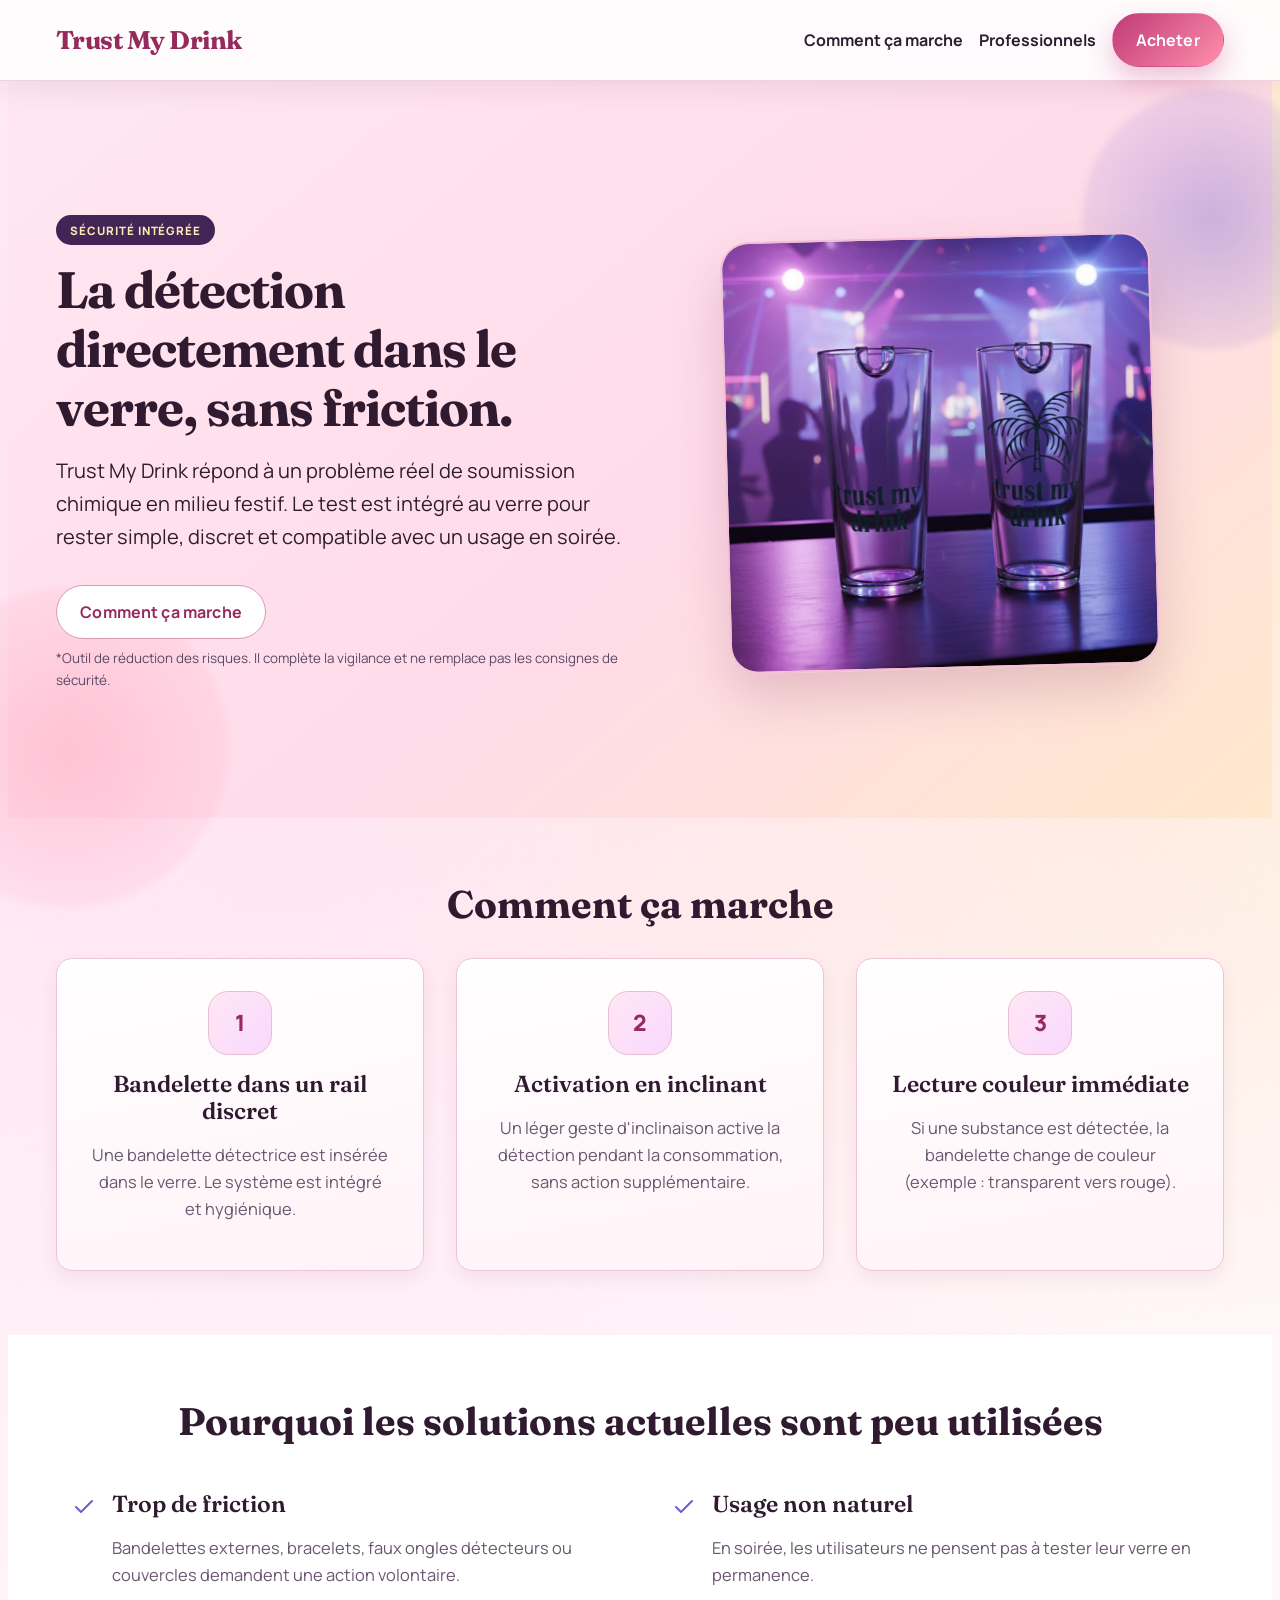
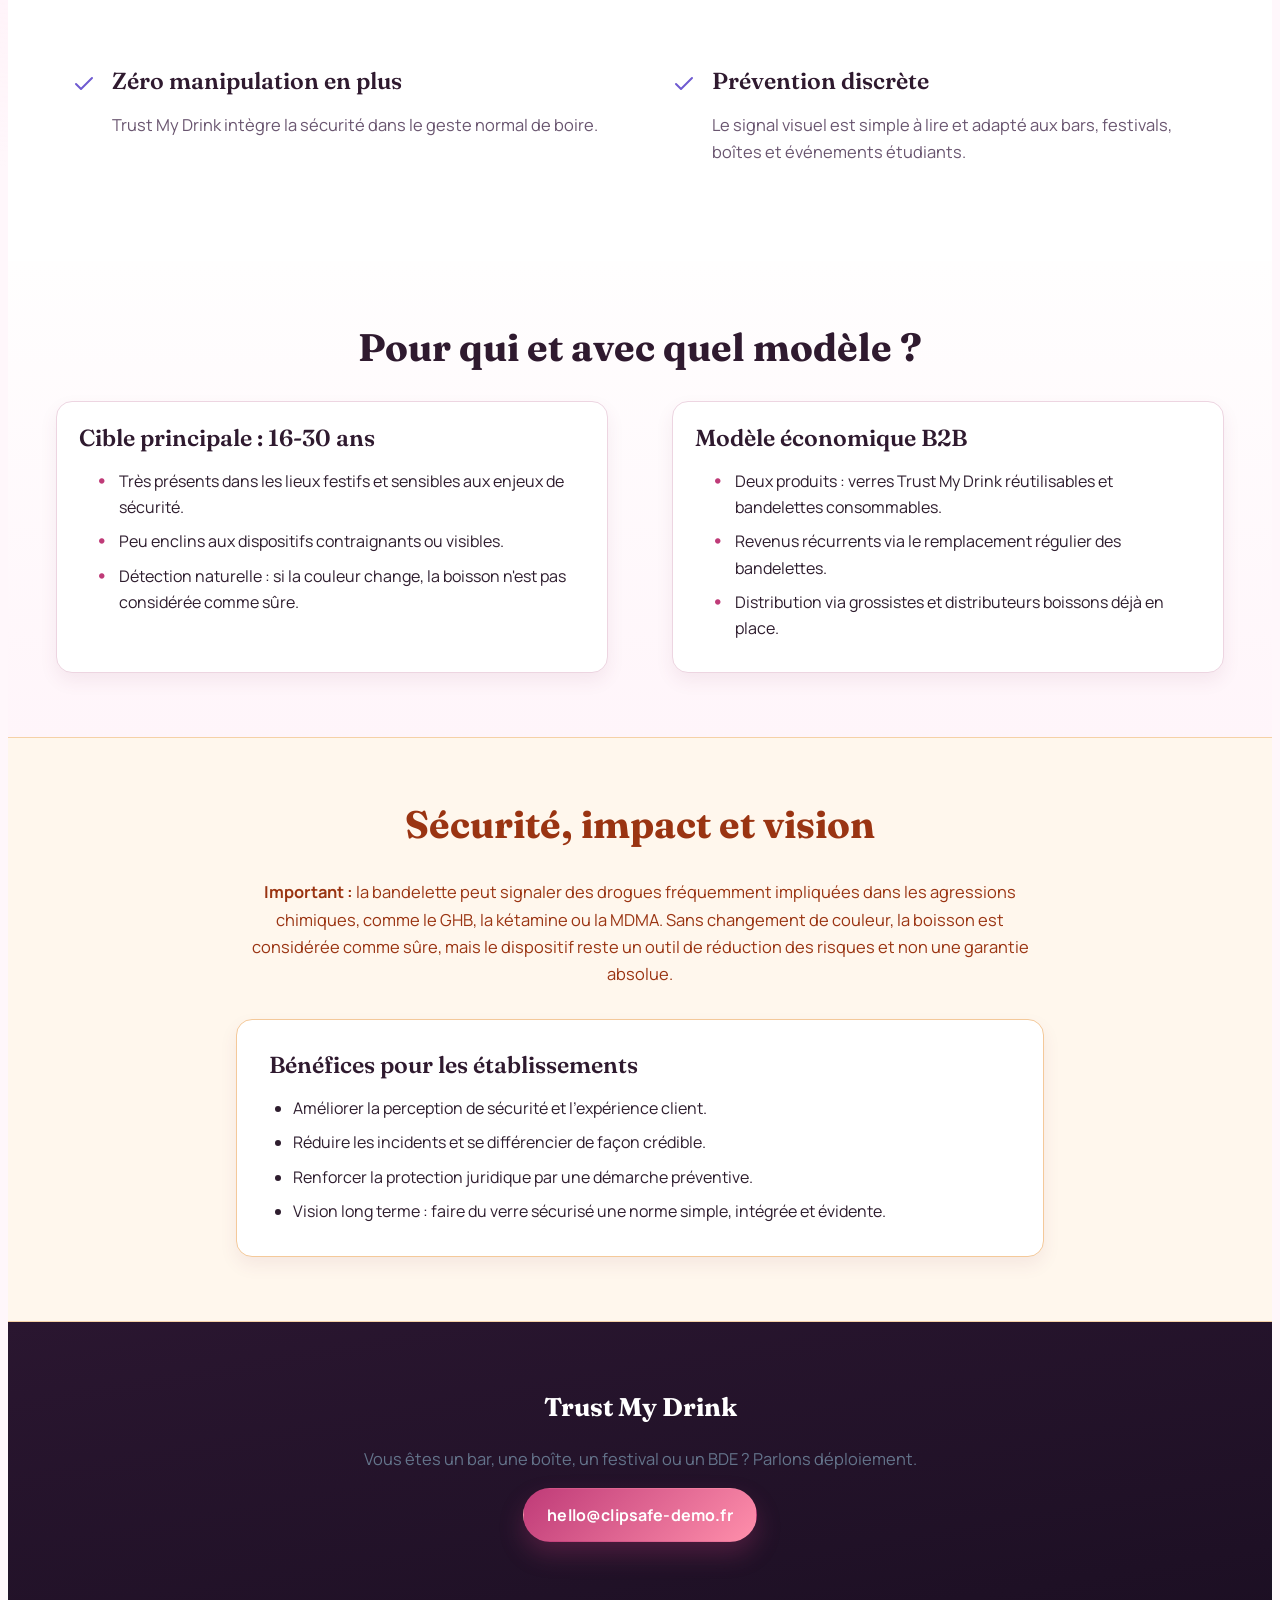
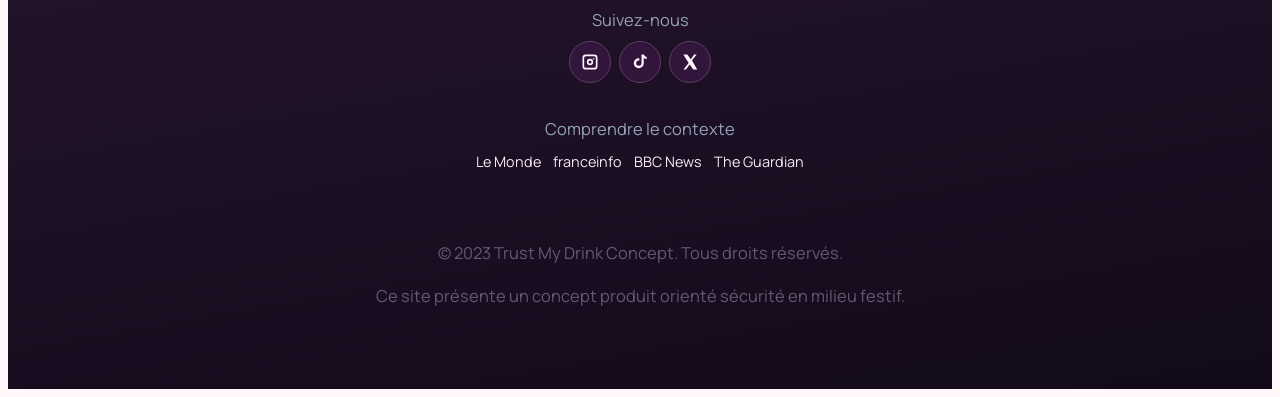
==== commit 3ba2c52d: "correction rapide" ====
--- a/index.html
+++ b/index.html
@@ -12,16 +12,16 @@
     <!-- NAVIGATION -->
     <nav class="navbar">
         <div class="container nav-content">
-            <a href="site.html" class="brand">Trust My Drink</a>
+            <a href="index.html" class="brand">Trust My Drink</a>
             <div class="nav-links">
                 <a href="comment-ca-marche.html" class="nav-link">Comment ça marche</a>
                 <a href="professionnels.html" class="nav-link">Professionnels</a>
-                <a href="packs.html" class="nav-link">Offres produits</a>
-                <a href="site.html#contact" class="nav-link">Contact</a>
+                <a href="packs.html" class="btn btn-primary">Acheter</a>
             </div>
         </div>
     </nav>
-<!-- HERO SECTION -->
+
+    <!-- HERO SECTION -->
     <section class="hero">
         <div class="container hero-grid">
             <div class="hero-text">
@@ -199,5 +199,4 @@
     </footer>
 
 </body>
-</html>
-
+</html>
--- a/css/styles.css
+++ b/css/styles.css
@@ -1197,8 +1197,11 @@
         body.page-professionnels .hero{
             position: relative;
             isolation: isolate;
-            padding: var(--spacing-lg) 0 var(--spacing-md);
+            padding: calc(var(--spacing-lg) + 80px) 0 var(--spacing-md);
             background: linear-gradient(140deg, #ffe8f2 0%, #ffdbe9 58%, #ffe8cc 100%);
+            min-height: 90vh;
+            display: flex;
+            align-items: center;
         }
 
         body.page-professionnels .hero::before, body.page-professionnels .hero::after{
@@ -1490,4 +1493,4 @@
 body.page-site .footer-contact-btn { margin-bottom: var(--spacing-md); }
 body.page-site .footer-label { color: #94a3b8; margin-bottom: 0.5rem; }
 body.page-site .footer-meta { margin-top: var(--spacing-lg); font-size: 0.8rem; color: #475569; }
-body.page-packs .price-info-block { margin-top: var(--spacing-md); }+body.page-packs .price-info-block { margin-top: var(--spacing-md); }
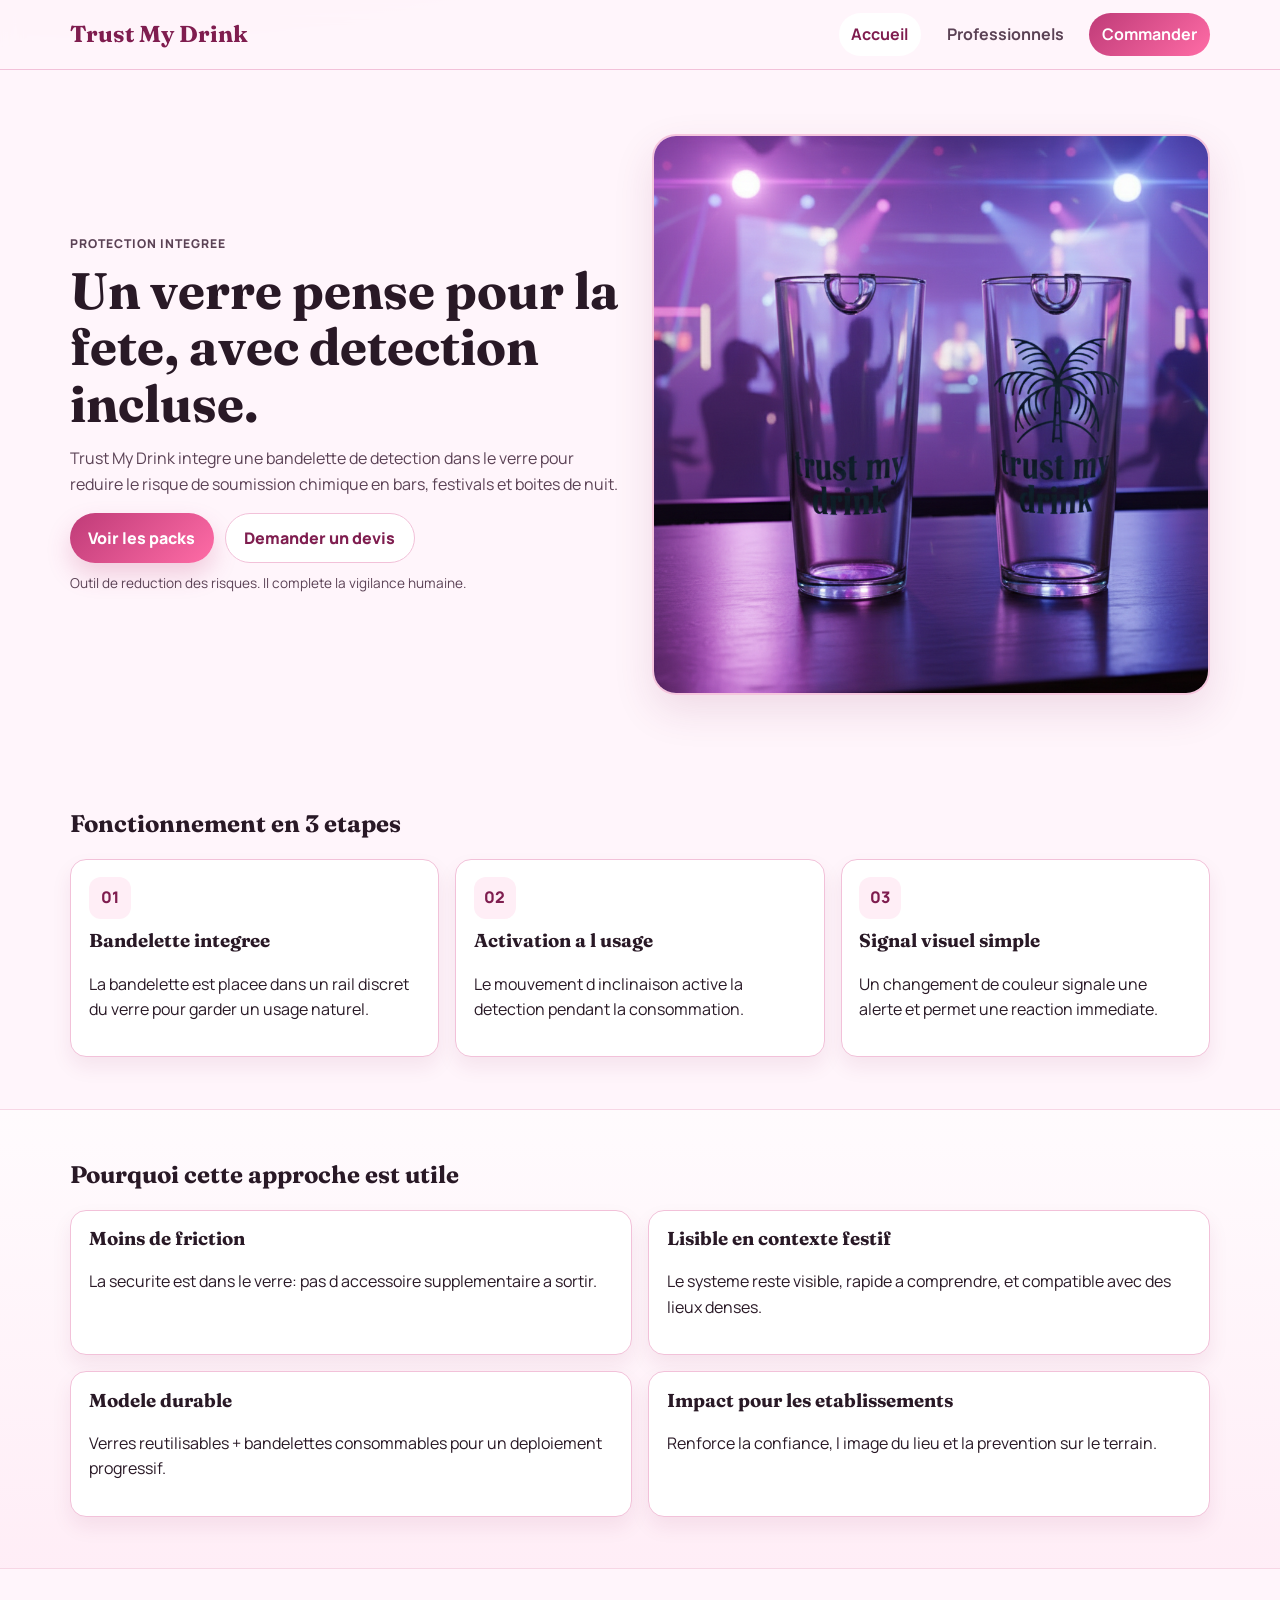
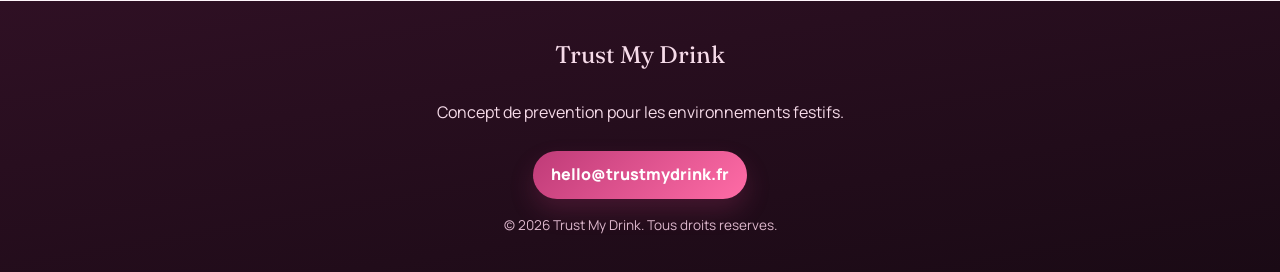
==== commit cd248403: "branche1" ====
--- a/index.html
+++ b/index.html
@@ -1,202 +1,101 @@
-<!DOCTYPE html>
+﻿<!DOCTYPE html>
 <html lang="fr">
 <head>
     <meta charset="UTF-8">
     <meta name="viewport" content="width=device-width, initial-scale=1.0">
-    <title>Trust My Drink - Le verre avec détection intégrée</title>
-    <meta name="description" content="Trust My Drink intègre une bandelette de détection dans le verre pour réduire le risque de soumission chimique en bars, festivals et boîtes de nuit.">
+    <title>Trust My Drink - Verres securises</title>
+    <meta name="description" content="Verres securises Trust My Drink pour reduire les risques en soiree. Solution pour particuliers et professionnels.">
     <link rel="stylesheet" href="css/styles.css">
 </head>
-<body class="page-site">
+<body class="page-home">
+    <header class="site-header">
+        <div class="container nav-wrap">
+            <a href="index.html" class="brand">Trust My Drink</a>
+            <nav class="site-nav" aria-label="Navigation principale">
+                <a href="index.html" class="active">Accueil</a>
+                <a href="professionnels.html">Professionnels</a>
+                <a href="packs.html" class="cta-link">Commander</a>
+            </nav>
+        </div>
+    </header>
 
-    <!-- NAVIGATION -->
-    <nav class="navbar">
-        <div class="container nav-content">
-            <a href="index.html" class="brand">Trust My Drink</a>
-            <div class="nav-links">
-                <a href="comment-ca-marche.html" class="nav-link">Comment ça marche</a>
-                <a href="professionnels.html" class="nav-link">Professionnels</a>
-                <a href="packs.html" class="btn btn-primary">Acheter</a>
-            </div>
-        </div>
-    </nav>
-
-    <!-- HERO SECTION -->
-    <section class="hero">
-        <div class="container hero-grid">
-            <div class="hero-text">
-                <span class="badge">Sécurité intégrée</span>
-                <h1>La détection directement dans le verre, sans friction.</h1>
-                <p class="hero-lead">
-                    Trust My Drink répond à un problème réel de soumission chimique en milieu festif.
-                    Le test est intégré au verre pour rester simple, discret et compatible avec un usage en soirée.
-                </p>
-                <div class="hero-actions">
-                    <a href="comment-ca-marche.html" class="btn btn-secondary">Comment ça marche</a>
+    <main>
+        <section class="hero">
+            <div class="container hero-grid">
+                <div class="hero-copy">
+                    <p class="eyebrow">Protection integree</p>
+                    <h1>Un verre pense pour la fete, avec detection incluse.</h1>
+                    <p>
+                        Trust My Drink integre une bandelette de detection dans le verre pour reduire le risque
+                        de soumission chimique en bars, festivals et boites de nuit.
+                    </p>
+                    <div class="hero-actions">
+                        <a href="packs.html" class="btn btn-primary">Voir les packs</a>
+                        <a href="professionnels.html" class="btn btn-ghost">Demander un devis</a>
+                    </div>
+                    <p class="fineprint">Outil de reduction des risques. Il complete la vigilance humaine.</p>
                 </div>
-                <small class="disclaimer-small">
-                    *Outil de réduction des risques. Il complète la vigilance et ne remplace pas les consignes de sécurité.
-                </small>
-            </div>
-            <div class="hero-visual">
-                <img class="hero-image" src="images/VersionBoiteDeNuit.png" alt="Verre Trust My Drink en contexte de soirée">
-            </div>
-        </div>
-    </section>
-
-    <!-- HOW IT WORKS -->
-    <section id="how-it-works">
-        <div class="container">
-            <h2>Comment ça marche</h2>
-            <div class="steps-grid">
-                <div class="step-card">
-                    <div class="step-icon">1</div>
-                    <h3>Bandelette dans un rail discret</h3>
-                    <p>Une bandelette détectrice est insérée dans le verre. Le système est intégré et hygiénique.</p>
-                </div>
-                <div class="step-card">
-                    <div class="step-icon">2</div>
-                    <h3>Activation en inclinant</h3>
-                    <p>Un léger geste d'inclinaison active la détection pendant la consommation, sans action supplémentaire.</p>
-                </div>
-                <div class="step-card">
-                    <div class="step-icon">3</div>
-                    <h3>Lecture couleur immédiate</h3>
-                    <p>Si une substance est détectée, la bandelette change de couleur (exemple : transparent vers rouge).</p>
+                <div class="hero-media">
+                    <img src="images/VersionBoiteDeNuit.png" alt="Verre Trust My Drink dans une ambiance de soiree" class="cover-image">
                 </div>
             </div>
-        </div>
-    </section>
+        </section>
 
-    <!-- BENEFITS -->
-    <section class="benefits-section">
-        <div class="container">
-            <h2>Pourquoi les solutions actuelles sont peu utilisées</h2>
-            <div class="benefits-grid">
-                <div class="benefit-item">
-                    <svg class="check-icon" width="24" height="24" viewBox="0 0 24 24" fill="none" stroke="currentColor" stroke-width="2" stroke-linecap="round" stroke-linejoin="round"><polyline points="20 6 9 17 4 12"></polyline></svg>
-                    <div>
-                        <h3>Trop de friction</h3>
-                        <p>Bandelettes externes, bracelets, faux ongles détecteurs ou couvercles demandent une action volontaire.</p>
-                    </div>
-                </div>
-                <div class="benefit-item">
-                    <svg class="check-icon" width="24" height="24" viewBox="0 0 24 24" fill="none" stroke="currentColor" stroke-width="2" stroke-linecap="round" stroke-linejoin="round"><polyline points="20 6 9 17 4 12"></polyline></svg>
-                    <div>
-                        <h3>Usage non naturel</h3>
-                        <p>En soirée, les utilisateurs ne pensent pas à tester leur verre en permanence.</p>
-                    </div>
-                </div>
-                <div class="benefit-item">
-                    <svg class="check-icon" width="24" height="24" viewBox="0 0 24 24" fill="none" stroke="currentColor" stroke-width="2" stroke-linecap="round" stroke-linejoin="round"><polyline points="20 6 9 17 4 12"></polyline></svg>
-                    <div>
-                        <h3>Zéro manipulation en plus</h3>
-                        <p>Trust My Drink intègre la sécurité dans le geste normal de boire.</p>
-                    </div>
-                </div>
-                <div class="benefit-item">
-                    <svg class="check-icon" width="24" height="24" viewBox="0 0 24 24" fill="none" stroke="currentColor" stroke-width="2" stroke-linecap="round" stroke-linejoin="round"><polyline points="20 6 9 17 4 12"></polyline></svg>
-                    <div>
-                        <h3>Prévention discrète</h3>
-                        <p>Le signal visuel est simple à lire et adapté aux bars, festivals, boîtes et événements étudiants.</p>
-                    </div>
+        <section class="section">
+            <div class="container">
+                <h2>Fonctionnement en 3 etapes</h2>
+                <div class="cards three-col">
+                    <article class="card">
+                        <span class="step">01</span>
+                        <h3>Bandelette integree</h3>
+                        <p>La bandelette est placee dans un rail discret du verre pour garder un usage naturel.</p>
+                    </article>
+                    <article class="card">
+                        <span class="step">02</span>
+                        <h3>Activation a l usage</h3>
+                        <p>Le mouvement d inclinaison active la detection pendant la consommation.</p>
+                    </article>
+                    <article class="card">
+                        <span class="step">03</span>
+                        <h3>Signal visuel simple</h3>
+                        <p>Un changement de couleur signale une alerte et permet une reaction immediate.</p>
+                    </article>
                 </div>
             </div>
-        </div>
-    </section>
+        </section>
 
-    <!-- AUDIENCE -->
-    <section class="audience-section">
-        <div class="container">
-            <h2>Pour qui et avec quel modèle ?</h2>
-            <div class="audience-grid">
-                <div class="audience-col">
-                    <h3>Cible principale : 16-30 ans</h3>
-                    <ul>
-                        <li>Très présents dans les lieux festifs et sensibles aux enjeux de sécurité.</li>
-                        <li>Peu enclins aux dispositifs contraignants ou visibles.</li>
-                        <li>Détection naturelle : si la couleur change, la boisson n'est pas considérée comme sûre.</li>
-                    </ul>
-                </div>
-                <div class="audience-col">
-                    <h3>Modèle économique B2B</h3>
-                    <ul>
-                        <li>Deux produits : verres Trust My Drink réutilisables et bandelettes consommables.</li>
-                        <li>Revenus récurrents via le remplacement régulier des bandelettes.</li>
-                        <li>Distribution via grossistes et distributeurs boissons déjà en place.</li>
-                    </ul>
+        <section class="section soft-bg">
+            <div class="container">
+                <h2>Pourquoi cette approche est utile</h2>
+                <div class="cards two-col">
+                    <article class="card">
+                        <h3>Moins de friction</h3>
+                        <p>La securite est dans le verre: pas d accessoire supplementaire a sortir.</p>
+                    </article>
+                    <article class="card">
+                        <h3>Lisible en contexte festif</h3>
+                        <p>Le systeme reste visible, rapide a comprendre, et compatible avec des lieux denses.</p>
+                    </article>
+                    <article class="card">
+                        <h3>Modele durable</h3>
+                        <p>Verres reutilisables + bandelettes consommables pour un deploiement progressif.</p>
+                    </article>
+                    <article class="card">
+                        <h3>Impact pour les etablissements</h3>
+                        <p>Renforce la confiance, l image du lieu et la prevention sur le terrain.</p>
+                    </article>
                 </div>
             </div>
-        </div>
-    </section>
+        </section>
+    </main>
 
-    <!-- SAFETY & LIMITS -->
-    <section class="safety-section">
-        <div class="container safety-content">
-            <h2>Sécurité, impact et vision</h2>
-            <p class="safety-warning">
-                <strong>Important :</strong> la bandelette peut signaler des drogues fréquemment impliquées dans les agressions chimiques,
-                comme le GHB, la kétamine ou la MDMA. Sans changement de couleur, la boisson est considérée comme sûre,
-                mais le dispositif reste un outil de réduction des risques et non une garantie absolue.
-            </p>
-            
-            <div class="safety-list">
-                <h3>Bénéfices pour les établissements</h3>
-                <ul class="safety-list-items">
-                    <li class="safety-list-item">Améliorer la perception de sécurité et l'expérience client.</li>
-                    <li class="safety-list-item">Réduire les incidents et se différencier de façon crédible.</li>
-                    <li class="safety-list-item">Renforcer la protection juridique par une démarche préventive.</li>
-                    <li>Vision long terme : faire du verre sécurisé une norme simple, intégrée et évidente.</li>
-                </ul>
-            </div>
-        </div>
-    </section>
-
-    <!-- FOOTER -->
-    <footer id="contact">
-        <div class="container">
-            <span class="footer-brand">Trust My Drink</span>
-            <p class="footer-intro">Vous êtes un bar, une boîte, un festival ou un BDE ? Parlons déploiement.</p>
-            <a href="mailto:hello@clipsafe-demo.fr" class="btn btn-primary footer-contact-btn">hello@clipsafe-demo.fr</a>
-
-            <div class="footer-links">
-                <div>
-                    <p class="footer-label">Suivez-nous</p>
-                    <div class="social-links">
-                        <a class="social-btn" href="https://www.instagram.com/" aria-label="Instagram">
-                            <svg viewBox="0 0 24 24" aria-hidden="true">
-                                <path d="M7 3h10a4 4 0 0 1 4 4v10a4 4 0 0 1-4 4H7a4 4 0 0 1-4-4V7a4 4 0 0 1 4-4zm10 2H7a2 2 0 0 0-2 2v10a2 2 0 0 0 2 2h10a2 2 0 0 0 2-2V7a2 2 0 0 0-2-2zm-5 3.2A3.8 3.8 0 1 1 8.2 12 3.8 3.8 0 0 1 12 8.2zm0 2A1.8 1.8 0 1 0 13.8 12 1.8 1.8 0 0 0 12 10.2zm4.4-3.1a.9.9 0 1 1-.9.9.9.9 0 0 1 .9-.9z"/>
-                            </svg>
-                        </a>
-                        <a class="social-btn" href="https://www.tiktok.com/" aria-label="TikTok">
-                            <svg viewBox="0 0 24 24" aria-hidden="true">
-                                <path d="M16.5 3a5.5 5.5 0 0 0 3.5 3.1v2.4a8.5 8.5 0 0 1-3.5-1.2v6.1a6 6 0 1 1-6-6c.2 0 .5 0 .7.1v2.7a3.2 3.2 0 1 0 2.6 3.1V3h2.7z"/>
-                            </svg>
-                        </a>
-                        <a class="social-btn" href="https://x.com/" aria-label="X (Twitter)">
-                            <svg viewBox="0 0 24 24" aria-hidden="true">
-                                <path d="M4 3h4.7l4.2 5.7L17 3h3l-5.7 7.3L20.7 21H16l-4.4-6.1L7.2 21H4.2l6.2-7.8L4 3z"/>
-                            </svg>
-                        </a>
-                    </div>
-                </div>
-                <div>
-                    <p class="footer-label">Comprendre le contexte</p>
-                    <div class="news-links">
-                        <a href="https://www.lemonde.fr/" target="_blank" rel="noopener">Le Monde</a>
-                        <a href="https://www.franceinfo.fr/" target="_blank" rel="noopener">franceinfo</a>
-                        <a href="https://www.bbc.com/news" target="_blank" rel="noopener">BBC News</a>
-                        <a href="https://www.theguardian.com/" target="_blank" rel="noopener">The Guardian</a>
-                    </div>
-                </div>
-            </div>
-
-            <div class="footer-meta">
-                <p>© 2023 Trust My Drink Concept. Tous droits réservés.</p>
-                <p>Ce site présente un concept produit orienté sécurité en milieu festif.</p>
-            </div>
+    <footer class="site-footer">
+        <div class="container footer-wrap">
+            <p class="footer-brand">Trust My Drink</p>
+            <p>Concept de prevention pour les environnements festifs.</p>
+            <a href="mailto:hello@trustmydrink.fr" class="btn btn-primary">hello@trustmydrink.fr</a>
+            <p class="copyright">© 2026 Trust My Drink. Tous droits reserves.</p>
         </div>
     </footer>
-
 </body>
-</html>+</html>
--- a/css/styles.css
+++ b/css/styles.css
@@ -1,1496 +1,428 @@
-/* Extracted from HTML inline <style> blocks. Keep behavior and rendering identical. */
-
-        @import url("https://fonts.googleapis.com/css2?family=Manrope:wght@400;500;600;700;800&family=Fraunces:opsz,wght@9..144,600;9..144,700&display=swap");
-
-        /* --- DESIGN TOKENS: palette rose + couleurs de profondeur --- */
-        :root{
-            --color-primary: #bf3b78;
-            --color-primary-strong: #962a5d;
-            --color-primary-soft: #f8c2da;
-            --color-secondary: #6f5bd1;
-            --color-accent: #ff8fab;
-            --color-highlight: #f6d87a;
-            --color-ink: #2e1d2e;
-            --color-ink-muted: #6a5670;
-            --color-text: #2e1d2e;
-            --color-text-light: #6a5670;
-            --color-bg: #fff7fb;
-            --color-surface: #ffffff;
-            --color-surface-tinted: #fff0f6;
-            --color-border: #eac6d8;
-            --color-warning-bg: #fff7ed;
-            --color-warning-text: #9a3412;
-
-            --font-body: "Manrope", "Segoe UI", "Helvetica Neue", Arial, sans-serif;
-            --font-display: "Fraunces", "Times New Roman", serif;
-
-            --spacing-xs: 0.5rem;
-            --spacing-sm: 1rem;
-            --spacing-md: 2rem;
-            --spacing-lg: 4rem;
-
-            --radius-sm: 0.6rem;
-            --radius-md: 1rem;
-            --radius-lg: 1.8rem;
-
-            --shadow-sm: 0 8px 18px rgba(122, 52, 90, 0.08);
-            --shadow-md: 0 16px 30px rgba(122, 52, 90, 0.14);
-            --shadow-lg: 0 24px 50px rgba(122, 52, 90, 0.2);
-        }
-
-        body.page-site *, body.page-site *::before, body.page-site *::after{
-            box-sizing: border-box;
-            margin: 0;
-            padding: 0;
-        }
-
-        html{
-            scroll-behavior: smooth;
-            font-size: 100%;
-        }
-
-        body.page-site{
-            font-family: var(--font-body);
-            background:
-                radial-gradient(circle at 12% 15%, #ffe1f0 0%, transparent 38%),
-                radial-gradient(circle at 88% 8%, #ffe8c9 0%, transparent 32%),
-                var(--color-bg);
-            color: var(--color-ink);
-            line-height: 1.65;
-            overflow-x: hidden;
-        }
-
-        /* Accessibilite: focus visible sur tous les elements interactifs */
-        body.page-site :focus-visible{
-            outline: 3px solid var(--color-highlight);
-            outline-offset: 2px;
-        }
-
-        /* --- UTILITIES --- */
-        body.page-site .container{
-            width: 100%;
-            max-width: 1200px;
-            margin: 0 auto;
-            padding: 0 var(--spacing-sm);
-        }
-
-        body.page-site .btn{
-            display: inline-flex;
-            align-items: center;
-            justify-content: center;
-            gap: 0.5rem;
-            padding: 0.8rem 1.45rem;
-            border-radius: 9999px;
-            font-weight: 700;
-            letter-spacing: 0.01em;
-            text-decoration: none;
-            transition: transform 0.2s ease, box-shadow 0.2s ease, background-color 0.2s ease, color 0.2s ease;
-            cursor: pointer;
-            border: 1px solid transparent;
-            font-size: 1rem;
-        }
-
-        body.page-site .btn-primary{
-            background: linear-gradient(135deg, var(--color-primary), var(--color-accent));
-            color: #ffffff;
-            box-shadow: 0 12px 25px rgba(191, 59, 120, 0.28);
-        }
-
-        body.page-site .btn-primary:hover, body.page-site .btn-primary:focus{
-            background: linear-gradient(135deg, var(--color-primary-strong), var(--color-primary));
-            transform: translateY(-2px);
-            box-shadow: 0 16px 30px rgba(150, 42, 93, 0.32);
-        }
-
-        body.page-site .btn-secondary{
-            background-color: #ffffff;
-            color: var(--color-primary-strong);
-            border-color: #d89ab9;
-        }
-
-        body.page-site .btn-secondary:hover, body.page-site .btn-secondary:focus{
-            background-color: var(--color-surface-tinted);
-            transform: translateY(-2px);
-            box-shadow: var(--shadow-sm);
-        }
-
-        body.page-site .badge{
-            display: inline-block;
-            padding: 0.35rem 0.9rem;
-            background-color: #422457;
-            color: #ffe7b0;
-            font-size: 0.72rem;
-            font-weight: 800;
-            border-radius: 9999px;
-            text-transform: uppercase;
-            letter-spacing: 0.08em;
-            margin-bottom: var(--spacing-sm);
-        }
-
-        /* Typographie: duo display/body pour plus de personnalite */
-        body.page-site h1, body.page-site h2, body.page-site h3{
-            font-family: var(--font-display);
-            line-height: 1.15;
-            margin-bottom: var(--spacing-sm);
-            color: #2f1a2f;
-        }
-
-        body.page-site h1{ font-size: clamp(2.2rem, 4vw, 3.7rem); font-weight: 700; letter-spacing: -0.02em; }
-        body.page-site h2{ font-size: clamp(1.75rem, 3vw, 2.5rem); font-weight: 700; text-align: center; margin-bottom: var(--spacing-md); }
-        body.page-site h3{ font-size: clamp(1.2rem, 2vw, 1.45rem); font-weight: 600; }
-
-        body.page-site p{
-            margin-bottom: var(--spacing-sm);
-            color: var(--color-ink-muted);
-            font-size: 1.03rem;
-        }
-
-        body.page-site section{
-            padding: var(--spacing-lg) 0;
-        }
-
-        /* --- NAVIGATION --- */
-        body.page-site .navbar{
-            position: fixed;
-            top: 0;
-            left: 0;
-            width: 100%;
-            background: rgba(255, 255, 255, 0.86);
-            backdrop-filter: blur(14px) saturate(120%);
-            border-bottom: 1px solid #efd2e0;
-            z-index: 1000;
-            padding: 0.8rem 0;
-            box-shadow: 0 8px 26px rgba(60, 34, 54, 0.08);
-        }
-
-        body.page-site .nav-content{
-            display: flex;
-            justify-content: space-between;
-            align-items: center;
-        }
-
-        body.page-site .nav-links{
-            display: flex;
-            align-items: center;
-            gap: var(--spacing-sm);
-        }
-
-        body.page-site .nav-link{
-            color: var(--color-ink);
-            text-decoration: none;
-            font-weight: 700;
-            transition: color 0.2s ease;
-        }
-
-        body.page-site .nav-link:hover, body.page-site .nav-link:focus{
-            color: var(--color-primary-strong);
-        }
-
-        body.page-site .brand{
-            font-family: var(--font-display);
-            font-size: 1.6rem;
-            font-weight: 700;
-            color: var(--color-primary-strong);
-            text-decoration: none;
-            letter-spacing: -0.02em;
-        }
-
-        /* --- HERO SECTION --- */
-        body.page-site .hero{
-            position: relative;
-            isolation: isolate;
-            padding-top: calc(var(--spacing-lg) + 80px);
-            background: linear-gradient(140deg, #ffe8f2 0%, #ffdbe9 58%, #ffe8cc 100%);
-            min-height: 90vh;
-            display: flex;
-            align-items: center;
-        }
-
-        /* Elements decoratifs pour enrichir le visuel sans toucher au HTML */
-        body.page-site .hero::before, body.page-site .hero::after{
-            content: "";
-            position: absolute;
-            z-index: -1;
-            border-radius: 9999px;
-            filter: blur(3px);
-        }
-
-        body.page-site .hero::before{
-            width: 260px;
-            height: 260px;
-            right: -70px;
-            top: 10%;
-            background: radial-gradient(circle, rgba(111, 91, 209, 0.35), rgba(111, 91, 209, 0));
-        }
-
-        body.page-site .hero::after{
-            width: 320px;
-            height: 320px;
-            left: -100px;
-            bottom: -90px;
-            background: radial-gradient(circle, rgba(255, 143, 171, 0.35), rgba(255, 143, 171, 0));
-        }
-
-        body.page-site .hero-grid{
-            display: grid;
-            grid-template-columns: 1fr;
-            gap: var(--spacing-md);
-            align-items: center;
-        }
-
-        body.page-site .hero-text{
-            max-width: 620px;
-        }
-
-        body.page-site .hero-actions{
-            display: flex;
-            flex-wrap: wrap;
-            gap: var(--spacing-sm);
-            margin-top: var(--spacing-md);
-        }
-
-        body.page-site .disclaimer-small{
-            font-size: 0.84rem;
-            color: #5c4965;
-            margin-top: var(--spacing-xs);
-            display: block;
-        }
-
-        body.page-site .hero-visual{
-            display: flex;
-            justify-content: center;
-            align-items: center;
-            position: relative;
-        }
-
-        body.page-site .hero-image{
-            width: 100%;
-            max-width: 430px;
-            height: auto;
-            border-radius: var(--radius-lg);
-            box-shadow: var(--shadow-lg);
-            border: 2px solid #f4bfd6;
-            transform: rotate(-1.5deg);
-            transition: transform 0.3s ease, box-shadow 0.3s ease;
-        }
-
-        body.page-site .hero-image:hover{
-            transform: rotate(0deg) translateY(-4px);
-            box-shadow: 0 30px 55px rgba(122, 52, 90, 0.24);
-        }
-
-        /* --- HOW IT WORKS --- */
-        body.page-site .steps-grid{
-            display: grid;
-            grid-template-columns: 1fr;
-            gap: var(--spacing-md);
-        }
-
-        /* Cartes: coin arrondi marque + bordure rose douce */
-        body.page-site .step-card{
-            background: linear-gradient(170deg, #ffffff, #fff3f8);
-            padding: var(--spacing-md);
-            border-radius: var(--radius-md);
-            box-shadow: var(--shadow-sm);
-            text-align: center;
-            transition: transform 0.25s ease, box-shadow 0.25s ease;
-            border: 1px solid var(--color-border);
-        }
-
-        body.page-site .step-card:hover{
-            transform: translateY(-6px) scale(1.01);
-            box-shadow: var(--shadow-md);
-        }
-
-        body.page-site .step-icon{
-            width: 64px;
-            height: 64px;
-            background: linear-gradient(135deg, #ffe7f2, #f9d8ff);
-            color: var(--color-primary-strong);
-            border-radius: 20px;
-            display: flex;
-            align-items: center;
-            justify-content: center;
-            margin: 0 auto var(--spacing-sm);
-            font-weight: 800;
-            font-size: 1.4rem;
-            border: 1px solid #e7bfd2;
-        }
-
-        /* --- BENEFITS --- */
-        body.page-site .benefits-grid{
-            display: grid;
-            grid-template-columns: 1fr;
-            gap: var(--spacing-md);
-        }
-
-        body.page-site .benefit-item{
-            display: flex;
-            align-items: flex-start;
-            gap: var(--spacing-sm);
-            padding: 1rem;
-            border-radius: var(--radius-sm);
-            transition: background-color 0.2s ease;
-        }
-
-        body.page-site .benefit-item:hover{
-            background-color: #fff4f9;
-        }
-
-        body.page-site .check-icon{
-            color: var(--color-secondary);
-            flex-shrink: 0;
-            margin-top: 4px;
-        }
-
-        /* --- AUDIENCE --- */
-        body.page-site .audience-section{
-            background: linear-gradient(180deg, #fffefe 0%, #fff5fa 100%);
-        }
-
-        body.page-site .audience-grid{
-            display: grid;
-            grid-template-columns: 1fr;
-            gap: var(--spacing-lg);
-        }
-
-        body.page-site .audience-col{
-            background: #ffffff;
-            border: 1px solid #edd5e1;
-            border-radius: var(--radius-md);
-            padding: 1.4rem;
-            box-shadow: var(--shadow-sm);
-        }
-
-        body.page-site .audience-col ul{
-            list-style: none;
-            padding-left: var(--spacing-sm);
-        }
-
-        body.page-site .audience-col li{
-            position: relative;
-            margin-bottom: var(--spacing-xs);
-            padding-left: 1.5rem;
-            color: var(--color-ink);
-        }
-
-        body.page-site .audience-col li::before{
-            content: "\2022";
-            color: var(--color-primary);
-            font-weight: bold;
-            position: absolute;
-            left: 0;
-            font-size: 1.2rem;
-            line-height: 1.5rem;
-        }
-
-        /* --- SAFETY CALLOUT --- */
-        body.page-site .safety-section{
-            background-color: var(--color-warning-bg);
-            border-top: 1px solid #f5d1a7;
-            border-bottom: 1px solid #f5d1a7;
-        }
-
-        body.page-site .safety-content{
-            max-width: 840px;
-            margin: 0 auto;
-            text-align: center;
-        }
-
-        body.page-site .safety-content h2{
-            color: var(--color-warning-text);
-        }
-
-        body.page-site .safety-list{
-            text-align: left;
-            background: #ffffff;
-            padding: var(--spacing-md);
-            border-radius: var(--radius-md);
-            margin-top: var(--spacing-md);
-            border: 1px solid #f4c99a;
-            box-shadow: var(--shadow-sm);
-        }
-
-        /* --- FORMS (styles generiques pour pages formulaire) --- */
-        body.page-site input, body.page-site textarea, body.page-site select{
-            width: 100%;
-            font: inherit;
-            color: var(--color-ink);
-            background: #ffffff;
-            border: 1px solid #d9b2c8;
-            border-radius: 0.7rem;
-            padding: 0.75rem 0.9rem;
-            transition: border-color 0.2s ease, box-shadow 0.2s ease;
-        }
-
-        body.page-site input:focus, body.page-site textarea:focus, body.page-site select:focus{
-            border-color: var(--color-primary);
-            box-shadow: 0 0 0 4px rgba(191, 59, 120, 0.16);
-            outline: none;
-        }
-
-        /* --- FOOTER --- */
-        body.page-site footer{
-            background: linear-gradient(170deg, #2a1630 0%, #120a1a 100%);
-            color: #e8d7e2;
-            padding: var(--spacing-lg) 0;
-            text-align: center;
-        }
-
-        body.page-site footer a{
-            color: #ffffff;
-            text-decoration: underline;
-        }
-
-        body.page-site .footer-links{
-            display: grid;
-            gap: var(--spacing-md);
-            margin: var(--spacing-md) 0;
-        }
-
-        body.page-site .social-links{
-            display: flex;
-            flex-wrap: wrap;
-            gap: 0.5rem;
-            justify-content: center;
-        }
-
-        body.page-site .social-btn{
-            width: 42px;
-            height: 42px;
-            display: inline-flex;
-            align-items: center;
-            justify-content: center;
-            border-radius: 9999px;
-            background: #31153a;
-            color: #fff5ff;
-            text-decoration: none;
-            border: 1px solid #5d3c67;
-            transition: transform 0.2s ease, box-shadow 0.2s ease, background-color 0.2s ease;
-        }
-
-        body.page-site .social-btn:hover, body.page-site .social-btn:focus{
-            transform: translateY(-2px);
-            box-shadow: var(--shadow-md);
-            background: #4b2258;
-        }
-
-        body.page-site .social-btn svg{
-            width: 20px;
-            height: 20px;
-            fill: currentColor;
-        }
-
-        body.page-site .news-links{
-            display: flex;
-            flex-wrap: wrap;
-            gap: 0.75rem;
-            justify-content: center;
-            font-size: 0.9rem;
-        }
-
-        body.page-site .news-links a{
-            color: #f8e9f3;
-            text-decoration: none;
-            border-bottom: 1px solid transparent;
-        }
-
-        body.page-site .news-links a:hover, body.page-site .news-links a:focus{
-            border-bottom-color: #f8e9f3;
-        }
-
-        body.page-site .footer-brand{
-            color: #ffffff;
-            font-family: var(--font-display);
-            font-weight: 700;
-            font-size: 1.6rem;
-            display: block;
-            margin-bottom: var(--spacing-sm);
-        }
-
-        /* --- RESPONSIVE --- */
-        @media (min-width: 768px) {
-            body.page-site .hero-grid{
-                grid-template-columns: 1fr 1fr;
-            }
-
-            body.page-site .steps-grid{
-                grid-template-columns: repeat(3, 1fr);
-            }
-
-            body.page-site .benefits-grid{
-                grid-template-columns: repeat(2, 1fr);
-            }
-
-            body.page-site .audience-grid{
-                grid-template-columns: 1fr 1fr;
-            }
-        }
-
-        @media (max-width: 820px) {
-            body.page-site .nav-content{
-                flex-direction: column;
-                gap: 0.8rem;
-            }
-
-            body.page-site .nav-links{
-                flex-wrap: wrap;
-                justify-content: center;
-            }
-
-            body.page-site .hero{
-                padding-top: calc(var(--spacing-lg) + 130px);
-            }
-        }
-
-        /* Respect des preferences systeme pour limiter les animations */
-        @media (prefers-reduced-motion: reduce) {
-            body.page-site *, body.page-site *::before, body.page-site *::after{
-                animation-duration: 0.01ms !important;
-                animation-iteration-count: 1 !important;
-                transition-duration: 0.01ms !important;
-                scroll-behavior: auto !important;
-            }
-        }
-    
-
-
-        
-
-        /* --- DESIGN TOKENS: palette rose + profondeur --- */
-        :root{
-            --color-primary: #bf3b78;
-            --color-primary-strong: #962a5d;
-            --color-primary-soft: #f8c2da;
-            --color-secondary: #6f5bd1;
-            --color-accent: #ff8fab;
-            --color-highlight: #f6d87a;
-            --color-ink: #2e1d2e;
-            --color-ink-muted: #6a5670;
-            --color-text: #2e1d2e;
-            --color-text-light: #6a5670;
-            --color-bg: #fff7fb;
-            --color-surface: #ffffff;
-            --color-surface-tinted: #fff0f6;
-            --color-border: #eac6d8;
-            --color-warning-bg: #fff7ed;
-            --color-warning-text: #9a3412;
-
-            --font-body: "Manrope", "Segoe UI", "Helvetica Neue", Arial, sans-serif;
-            --font-display: "Fraunces", "Times New Roman", serif;
-
-            --spacing-xs: 0.5rem;
-            --spacing-sm: 1rem;
-            --spacing-md: 2rem;
-            --spacing-lg: 4rem;
-
-            --radius-sm: 0.6rem;
-            --radius-md: 1rem;
-            --radius-lg: 1.8rem;
-
-            --shadow-sm: 0 8px 18px rgba(122, 52, 90, 0.08);
-            --shadow-md: 0 16px 30px rgba(122, 52, 90, 0.14);
-            --shadow-lg: 0 24px 50px rgba(122, 52, 90, 0.2);
-        }
-
-        body.page-packs *, body.page-packs *::before, body.page-packs *::after{
-            box-sizing: border-box;
-            margin: 0;
-            padding: 0;
-        }
-
-        html{
-            scroll-behavior: smooth;
-            font-size: 100%;
-        }
-
-        body.page-packs{
-            font-family: var(--font-body);
-            background:
-                radial-gradient(circle at 12% 15%, #ffe1f0 0%, transparent 38%),
-                radial-gradient(circle at 88% 8%, #ffe8c9 0%, transparent 32%),
-                var(--color-bg);
-            color: var(--color-ink);
-            line-height: 1.65;
-            overflow-x: hidden;
-        }
-
-        /* Accessibilite: focus visible clavier */
-        body.page-packs :focus-visible{
-            outline: 3px solid var(--color-highlight);
-            outline-offset: 2px;
-        }
-
-        body.page-packs .container{
-            width: 100%;
-            max-width: 1100px;
-            margin: 0 auto;
-            padding: 0 var(--spacing-sm);
-        }
-
-        body.page-packs .navbar{
-            position: sticky;
-            top: 0;
-            background: rgba(255, 255, 255, 0.86);
-            backdrop-filter: blur(14px) saturate(120%);
-            border-bottom: 1px solid #efd2e0;
-            z-index: 1000;
-            padding: 0.8rem 0;
-            box-shadow: 0 8px 26px rgba(60, 34, 54, 0.08);
-        }
-
-        body.page-packs .nav-content{
-            display: flex;
-            justify-content: space-between;
-            align-items: center;
-            gap: var(--spacing-sm);
-        }
-
-        body.page-packs .nav-links{
-            display: flex;
-            align-items: center;
-            gap: var(--spacing-sm);
-            flex-wrap: wrap;
-        }
-
-        body.page-packs .nav-link{
-            color: var(--color-ink);
-            text-decoration: none;
-            font-weight: 700;
-            transition: color 0.2s ease;
-        }
-
-        body.page-packs .nav-link:hover, body.page-packs .nav-link:focus{
-            color: var(--color-primary-strong);
-        }
-
-        body.page-packs .brand{
-            font-family: var(--font-display);
-            font-size: 1.6rem;
-            font-weight: 700;
-            color: var(--color-primary-strong);
-            text-decoration: none;
-            letter-spacing: -0.02em;
-        }
-
-        body.page-packs .btn{
-            display: inline-flex;
-            align-items: center;
-            justify-content: center;
-            gap: 0.5rem;
-            padding: 0.72rem 1.35rem;
-            border-radius: 9999px;
-            font-weight: 700;
-            letter-spacing: 0.01em;
-            text-decoration: none;
-            transition: transform 0.2s ease, box-shadow 0.2s ease, background-color 0.2s ease, color 0.2s ease;
-            cursor: pointer;
-            border: 1px solid transparent;
-            font-size: 1rem;
-        }
-
-        body.page-packs .btn-primary{
-            background: linear-gradient(135deg, var(--color-primary), var(--color-accent));
-            color: #ffffff;
-            box-shadow: 0 12px 25px rgba(191, 59, 120, 0.28);
-        }
-
-        body.page-packs .btn-primary:hover, body.page-packs .btn-primary:focus{
-            background: linear-gradient(135deg, var(--color-primary-strong), var(--color-primary));
-            transform: translateY(-2px);
-            box-shadow: 0 16px 30px rgba(150, 42, 93, 0.32);
-        }
-
-        body.page-packs .btn-secondary{
-            background-color: #ffffff;
-            color: var(--color-primary-strong);
-            border-color: #d89ab9;
-        }
-
-        body.page-packs .btn-secondary:hover, body.page-packs .btn-secondary:focus{
-            background-color: var(--color-surface-tinted);
-            transform: translateY(-2px);
-            box-shadow: var(--shadow-sm);
-        }
-
-        body.page-packs .hero{
-            position: relative;
-            isolation: isolate;
-            padding: var(--spacing-lg) 0 var(--spacing-md);
-            background: linear-gradient(140deg, #ffe8f2 0%, #ffdbe9 58%, #ffe8cc 100%);
-        }
-
-        body.page-packs .hero::before, body.page-packs .hero::after{
-            content: "";
-            position: absolute;
-            z-index: -1;
-            border-radius: 9999px;
-            filter: blur(3px);
-        }
-
-        body.page-packs .hero::before{
-            width: 220px;
-            height: 220px;
-            right: -70px;
-            top: 10%;
-            background: radial-gradient(circle, rgba(111, 91, 209, 0.35), rgba(111, 91, 209, 0));
-        }
-
-        body.page-packs .hero::after{
-            width: 260px;
-            height: 260px;
-            left: -90px;
-            bottom: -80px;
-            background: radial-gradient(circle, rgba(255, 143, 171, 0.35), rgba(255, 143, 171, 0));
-        }
-
-        body.page-packs h1, body.page-packs h2, body.page-packs h3{
-            font-family: var(--font-display);
-            line-height: 1.15;
-            color: #2f1a2f;
-        }
-
-        body.page-packs h1{
-            font-size: clamp(2.1rem, 4vw, 3.4rem);
-            font-weight: 700;
-            letter-spacing: -0.02em;
-            margin-bottom: var(--spacing-sm);
-        }
-
-        body.page-packs h2{
-            font-size: clamp(1.5rem, 2.5vw, 2rem);
-            font-weight: 700;
-            margin-bottom: var(--spacing-sm);
-        }
-
-        body.page-packs h3{
-            font-size: clamp(1.1rem, 2vw, 1.35rem);
-            font-weight: 600;
-            margin-bottom: var(--spacing-xs);
-        }
-
-        body.page-packs p{
-            color: var(--color-ink-muted);
-            margin-bottom: var(--spacing-sm);
-        }
-
-        body.page-packs .section{
-            padding: var(--spacing-md) 0 var(--spacing-lg);
-        }
-
-        body.page-packs .layout, body.page-packs .packs-grid, body.page-packs .steps, body.page-packs .two-col, body.page-packs .options{
-            display: grid;
-            grid-template-columns: 1fr;
-            gap: var(--spacing-md);
-        }
-
-        body.page-packs .packs-grid{
-            max-width: 860px;
-            margin: 0 auto;
-            gap: calc(var(--spacing-md) + 0.5rem);
-        }
-
-        body.page-packs .card{
-            background: linear-gradient(170deg, #ffffff, #fff3f8);
-            border: 1px solid var(--color-border);
-            border-radius: var(--radius-md);
-            padding: var(--spacing-md);
-            box-shadow: var(--shadow-sm);
-            transition: transform 0.25s ease, box-shadow 0.25s ease;
-        }
-
-        body.page-packs .card:hover{
-            transform: translateY(-4px);
-            box-shadow: var(--shadow-md);
-        }
-
-        body.page-packs .pack-card{
-            display: grid;
-            grid-template-columns: 1fr;
-            gap: var(--spacing-md);
-            align-items: start;
-            min-height: 430px;
-        }
-
-        body.page-packs .pack-content{
-            display: grid;
-            gap: 0.75rem;
-        }
-
-        body.page-packs .pack-image{
-            width: 100%;
-            max-width: 190px;
-            border-radius: var(--radius-md);
-            border: 2px solid #f4bfd6;
-            box-shadow: var(--shadow-sm);
-            justify-self: center;
-            transition: transform 0.25s ease, box-shadow 0.25s ease;
-        }
-
-        body.page-packs .pack-image:hover{
-            transform: rotate(-1deg) translateY(-2px);
-            box-shadow: var(--shadow-md);
-        }
-
-        body.page-packs .pack-sub, body.page-packs .unit-price, body.page-packs .cart-note, body.page-packs .contact-item span{
-            color: var(--color-text-light);
-            font-size: 1rem;
-        }
-
-        body.page-packs label{
-            font-size: 0.98rem;
-            font-weight: 700;
-            color: var(--color-text);
-            display: block;
-            margin-bottom: 0.45rem;
-        }
-
-        body.page-packs .options > div{
-            background: #fff8fc;
-            border: 1px solid #e9c8d8;
-            border-radius: 0.8rem;
-            padding: 0.75rem;
-        }
-
-        body.page-packs input, body.page-packs select, body.page-packs textarea{
-            width: 100%;
-            padding: 0.78rem 0.92rem;
-            border-radius: 0.7rem;
-            border: 1px solid #d9b2c8;
-            background: #ffffff;
-            font-size: 1.06rem;
-            font-weight: 600;
-            font-family: inherit;
-            color: var(--color-ink);
-            transition: border-color 0.2s ease, box-shadow 0.2s ease;
-        }
-
-        body.page-packs input:focus, body.page-packs select:focus, body.page-packs textarea:focus{
-            border-color: var(--color-primary);
-            box-shadow: 0 0 0 4px rgba(191, 59, 120, 0.16);
-            outline: none;
-        }
-
-        body.page-packs textarea{
-            min-height: 120px;
-            resize: vertical;
-        }
-
-        body.page-packs .price-row, body.page-packs .cart-total{
-            display: flex;
-            justify-content: space-between;
-            align-items: baseline;
-            gap: var(--spacing-sm);
-        }
-
-        body.page-packs .price{
-            font-size: 1.15rem;
-            font-weight: 800;
-            color: var(--color-primary-strong);
-        }
-
-        body.page-packs .price-info{
-            border-left: 4px solid var(--color-primary-soft);
-            padding-left: 1rem;
-        }
-
-        body.page-packs .cart{
-            position: sticky;
-            top: 96px;
-        }
-
-        body.page-packs .cart-list{
-            list-style: none;
-            margin: var(--spacing-sm) 0;
-            padding: 0;
-            display: grid;
-            gap: var(--spacing-sm);
-        }
-
-        body.page-packs .cart-item{
-            display: flex;
-            justify-content: space-between;
-            gap: var(--spacing-sm);
-            border: 1px solid #e9c8d8;
-            border-radius: var(--radius-sm);
-            padding: var(--spacing-sm);
-            background: #fffafc;
-        }
-
-        body.page-packs .remove-btn{
-            border: 1px solid #d9b2c8;
-            background: #ffffff;
-            color: var(--color-primary-strong);
-            border-radius: 9999px;
-            padding: 0.3rem 0.75rem;
-            cursor: pointer;
-            font-weight: 700;
-        }
-
-        body.page-packs .remove-btn:hover, body.page-packs .remove-btn:focus{
-            background: var(--color-surface-tinted);
-        }
-
-        body.page-packs .contact-list{
-            list-style: none;
-            display: grid;
-            gap: var(--spacing-sm);
-            margin: var(--spacing-sm) 0;
-        }
-
-        body.page-packs .contact-item{
-            padding: 0.8rem;
-            border-radius: var(--radius-sm);
-            background: #fff8fb;
-            border: 1px solid #edd5e1;
-        }
-
-        body.page-packs .step-title{
-            display: flex;
-            align-items: center;
-            gap: var(--spacing-sm);
-            margin-bottom: var(--spacing-xs);
-        }
-
-        body.page-packs .step-badge{
-            width: 42px;
-            height: 42px;
-            border-radius: 14px;
-            background: linear-gradient(135deg, #ffe7f2, #f9d8ff);
-            color: var(--color-primary-strong);
-            display: inline-flex;
-            align-items: center;
-            justify-content: center;
-            font-weight: 800;
-            border: 1px solid #e7bfd2;
-        }
-
-        body.page-packs .note{
-            background: var(--color-warning-bg);
-            border: 1px solid #f4c99a;
-            border-radius: var(--radius-md);
-            padding: var(--spacing-md);
-            color: var(--color-warning-text);
-            margin-top: var(--spacing-sm);
-            box-shadow: var(--shadow-sm);
-        }
-
-        body.page-packs footer{
-            text-align: center;
-            padding: var(--spacing-lg) 0;
-            color: #7a5d6a;
-        }
-
-        @media (min-width: 768px) {
-            body.page-packs .steps{ grid-template-columns: repeat(3, 1fr); }
-            body.page-packs .two-col{ grid-template-columns: 1fr 1fr; }
-        }
-
-        @media (min-width: 900px) {
-            /* Donne plus de place aux packs que le panier */
-            body.page-packs .layout{ grid-template-columns: minmax(0, 2fr) minmax(300px, 1fr); }
-            body.page-packs .packs-grid{ grid-template-columns: 1fr; }
-        }
-
-        @media (min-width: 1280px) {
-            /* Affiche image + formulaire cote a cote uniquement si largeur suffisante */
-            body.page-packs .pack-card{ grid-template-columns: minmax(0, 1fr) 220px; align-items: center; }
-            body.page-packs .options{ grid-template-columns: 1fr 1fr; }
-        }
-
-        @media (max-width: 1279px) {
-            /* Sinon on garde une pile verticale pour conserver la lisibilite */
-            body.page-packs .pack-card{ grid-template-columns: 1fr; }
-            body.page-packs .options{ grid-template-columns: 1fr; }
-        }
-
-        @media (max-width: 600px) {
-            /* En tres petit ecran, on privilegie le texte de configuration */
-            body.page-packs .pack-image{ display: none; }
-        }
-
-        @media (max-width: 820px) {
-            body.page-packs .nav-content{
-                flex-direction: column;
-                gap: 0.8rem;
-            }
-
-            body.page-packs .nav-links{
-                justify-content: center;
-            }
-
-            body.page-packs .cart{
-                position: static;
-            }
-        }
-
-        /* Respect des preferences systeme pour limiter les animations */
-        @media (prefers-reduced-motion: reduce) {
-            body.page-packs *, body.page-packs *::before, body.page-packs *::after{
-                animation-duration: 0.01ms !important;
-                animation-iteration-count: 1 !important;
-                transition-duration: 0.01ms !important;
-                scroll-behavior: auto !important;
-            }
-        }
-    
-
-
-        
-
-        /* --- DESIGN TOKENS: palette rose + profondeur --- */
-        :root{
-            --color-primary: #bf3b78;
-            --color-primary-strong: #962a5d;
-            --color-primary-soft: #f8c2da;
-            --color-secondary: #6f5bd1;
-            --color-accent: #ff8fab;
-            --color-highlight: #f6d87a;
-            --color-ink: #2e1d2e;
-            --color-ink-muted: #6a5670;
-            --color-text: #2e1d2e;
-            --color-text-light: #6a5670;
-            --color-bg: #fff7fb;
-            --color-surface: #ffffff;
-            --color-surface-tinted: #fff0f6;
-            --color-border: #eac6d8;
-            --color-warning-bg: #fff7ed;
-            --color-warning-text: #9a3412;
-
-            --font-body: "Manrope", "Segoe UI", "Helvetica Neue", Arial, sans-serif;
-            --font-display: "Fraunces", "Times New Roman", serif;
-
-            --spacing-xs: 0.5rem;
-            --spacing-sm: 1rem;
-            --spacing-md: 2rem;
-            --spacing-lg: 4rem;
-
-            --radius-sm: 0.6rem;
-            --radius-md: 1rem;
-            --radius-lg: 1.8rem;
-
-            --shadow-sm: 0 8px 18px rgba(122, 52, 90, 0.08);
-            --shadow-md: 0 16px 30px rgba(122, 52, 90, 0.14);
-            --shadow-lg: 0 24px 50px rgba(122, 52, 90, 0.2);
-        }
-
-        body.page-professionnels *, body.page-professionnels *::before, body.page-professionnels *::after{
-            box-sizing: border-box;
-            margin: 0;
-            padding: 0;
-        }
-
-        html{
-            scroll-behavior: smooth;
-            font-size: 100%;
-        }
-
-        body.page-professionnels{
-            font-family: var(--font-body);
-            background:
-                radial-gradient(circle at 12% 15%, #ffe1f0 0%, transparent 38%),
-                radial-gradient(circle at 88% 8%, #ffe8c9 0%, transparent 32%),
-                var(--color-bg);
-            color: var(--color-ink);
-            line-height: 1.65;
-            overflow-x: hidden;
-        }
-
-        /* Accessibilite: focus visible clavier */
-        body.page-professionnels :focus-visible{
-            outline: 3px solid var(--color-highlight);
-            outline-offset: 2px;
-        }
-
-        body.page-professionnels .container{
-            width: 100%;
-            max-width: 1100px;
-            margin: 0 auto;
-            padding: 0 var(--spacing-sm);
-        }
-
-        body.page-professionnels .navbar{
-            position: sticky;
-            top: 0;
-            background: rgba(255, 255, 255, 0.86);
-            backdrop-filter: blur(14px) saturate(120%);
-            border-bottom: 1px solid #efd2e0;
-            z-index: 1000;
-            padding: 0.8rem 0;
-            box-shadow: 0 8px 26px rgba(60, 34, 54, 0.08);
-        }
-
-        body.page-professionnels .nav-content{
-            display: flex;
-            justify-content: space-between;
-            align-items: center;
-            gap: var(--spacing-sm);
-        }
-
-        body.page-professionnels .nav-links{
-            display: flex;
-            align-items: center;
-            gap: var(--spacing-sm);
-            flex-wrap: wrap;
-        }
-
-        body.page-professionnels .nav-link{
-            color: var(--color-ink);
-            text-decoration: none;
-            font-weight: 700;
-            transition: color 0.2s ease;
-        }
-
-        body.page-professionnels .nav-link:hover, body.page-professionnels .nav-link:focus{
-            color: var(--color-primary-strong);
-        }
-
-        body.page-professionnels .brand{
-            font-family: var(--font-display);
-            font-size: 1.6rem;
-            font-weight: 700;
-            color: var(--color-primary-strong);
-            text-decoration: none;
-            letter-spacing: -0.02em;
-        }
-
-        body.page-professionnels .btn{
-            display: inline-flex;
-            align-items: center;
-            justify-content: center;
-            gap: 0.5rem;
-            padding: 0.72rem 1.35rem;
-            border-radius: 9999px;
-            font-weight: 700;
-            letter-spacing: 0.01em;
-            text-decoration: none;
-            transition: transform 0.2s ease, box-shadow 0.2s ease, background-color 0.2s ease, color 0.2s ease;
-            cursor: pointer;
-            border: 1px solid transparent;
-            font-size: 1rem;
-        }
-
-        body.page-professionnels .btn-primary{
-            background: linear-gradient(135deg, var(--color-primary), var(--color-accent));
-            color: #ffffff;
-            box-shadow: 0 12px 25px rgba(191, 59, 120, 0.28);
-        }
-
-        body.page-professionnels .btn-primary:hover, body.page-professionnels .btn-primary:focus{
-            background: linear-gradient(135deg, var(--color-primary-strong), var(--color-primary));
-            transform: translateY(-2px);
-            box-shadow: 0 16px 30px rgba(150, 42, 93, 0.32);
-        }
-
-        body.page-professionnels .btn-secondary{
-            background-color: #ffffff;
-            color: var(--color-primary-strong);
-            border-color: #d89ab9;
-        }
-
-        body.page-professionnels .btn-secondary:hover, body.page-professionnels .btn-secondary:focus{
-            background-color: var(--color-surface-tinted);
-            transform: translateY(-2px);
-            box-shadow: var(--shadow-sm);
-        }
-
-        body.page-professionnels .hero{
-            position: relative;
-            isolation: isolate;
-            padding: calc(var(--spacing-lg) + 80px) 0 var(--spacing-md);
-            background: linear-gradient(140deg, #ffe8f2 0%, #ffdbe9 58%, #ffe8cc 100%);
-            min-height: 90vh;
-            display: flex;
-            align-items: center;
-        }
-
-        body.page-professionnels .hero::before, body.page-professionnels .hero::after{
-            content: "";
-            position: absolute;
-            z-index: -1;
-            border-radius: 9999px;
-            filter: blur(3px);
-        }
-
-        body.page-professionnels .hero::before{
-            width: 220px;
-            height: 220px;
-            right: -70px;
-            top: 10%;
-            background: radial-gradient(circle, rgba(111, 91, 209, 0.35), rgba(111, 91, 209, 0));
-        }
-
-        body.page-professionnels .hero::after{
-            width: 260px;
-            height: 260px;
-            left: -90px;
-            bottom: -80px;
-            background: radial-gradient(circle, rgba(255, 143, 171, 0.35), rgba(255, 143, 171, 0));
-        }
-
-        body.page-professionnels h1, body.page-professionnels h2, body.page-professionnels h3{
-            font-family: var(--font-display);
-            line-height: 1.15;
-            color: #2f1a2f;
-        }
-
-        body.page-professionnels h1{
-            font-size: clamp(2.1rem, 4vw, 3.4rem);
-            font-weight: 700;
-            letter-spacing: -0.02em;
-            margin-bottom: var(--spacing-sm);
-        }
-
-        body.page-professionnels h2{
-            font-size: clamp(1.5rem, 2.5vw, 2rem);
-            font-weight: 700;
-            margin-bottom: var(--spacing-sm);
-        }
-
-        body.page-professionnels h3{
-            font-size: clamp(1.1rem, 2vw, 1.35rem);
-            font-weight: 600;
-            margin-bottom: var(--spacing-xs);
-        }
-
-        body.page-professionnels p{
-            color: var(--color-ink-muted);
-            margin-bottom: var(--spacing-sm);
-        }
-
-        body.page-professionnels .section{
-            padding: var(--spacing-md) 0 var(--spacing-lg);
-        }
-
-        body.page-professionnels .layout, body.page-professionnels .packs-grid, body.page-professionnels .steps, body.page-professionnels .two-col, body.page-professionnels .options{
-            display: grid;
-            grid-template-columns: 1fr;
-            gap: var(--spacing-md);
-        }
-
-        body.page-professionnels .card{
-            background: linear-gradient(170deg, #ffffff, #fff3f8);
-            border: 1px solid var(--color-border);
-            border-radius: var(--radius-md);
-            padding: var(--spacing-md);
-            box-shadow: var(--shadow-sm);
-            transition: transform 0.25s ease, box-shadow 0.25s ease;
-        }
-
-        body.page-professionnels .card:hover{
-            transform: translateY(-4px);
-            box-shadow: var(--shadow-md);
-        }
-
-        body.page-professionnels .pack-card{
-            display: grid;
-            grid-template-columns: 1fr;
-            gap: var(--spacing-sm);
-            align-items: center;
-        }
-
-        body.page-professionnels .pack-image{
-            width: 100%;
-            max-width: 190px;
-            border-radius: var(--radius-md);
-            border: 2px solid #f4bfd6;
-            box-shadow: var(--shadow-sm);
-            justify-self: center;
-            transition: transform 0.25s ease, box-shadow 0.25s ease;
-        }
-
-        body.page-professionnels .pack-image:hover{
-            transform: rotate(-1deg) translateY(-2px);
-            box-shadow: var(--shadow-md);
-        }
-
-        body.page-professionnels .pack-sub, body.page-professionnels .unit-price, body.page-professionnels .cart-note, body.page-professionnels .contact-item span{
-            color: var(--color-text-light);
-            font-size: 0.95rem;
-        }
-
-        body.page-professionnels label{
-            font-size: 0.9rem;
-            font-weight: 700;
-            color: var(--color-text);
-            display: block;
-            margin-bottom: 0.35rem;
-        }
-
-        body.page-professionnels input, body.page-professionnels select, body.page-professionnels textarea{
-            width: 100%;
-            padding: 0.68rem 0.82rem;
-            border-radius: 0.7rem;
-            border: 1px solid #d9b2c8;
-            background: #ffffff;
-            font-size: 1rem;
-            font-family: inherit;
-            color: var(--color-ink);
-            transition: border-color 0.2s ease, box-shadow 0.2s ease;
-        }
-
-        body.page-professionnels input:focus, body.page-professionnels select:focus, body.page-professionnels textarea:focus{
-            border-color: var(--color-primary);
-            box-shadow: 0 0 0 4px rgba(191, 59, 120, 0.16);
-            outline: none;
-        }
-
-        body.page-professionnels textarea{
-            min-height: 120px;
-            resize: vertical;
-        }
-
-        body.page-professionnels .price-row, body.page-professionnels .cart-total{
-            display: flex;
-            justify-content: space-between;
-            align-items: baseline;
-            gap: var(--spacing-sm);
-        }
-
-        body.page-professionnels .price{
-            font-size: 1.15rem;
-            font-weight: 800;
-            color: var(--color-primary-strong);
-        }
-
-        body.page-professionnels .price-info{
-            border-left: 4px solid var(--color-primary-soft);
-            padding-left: 1rem;
-        }
-
-        body.page-professionnels .cart{
-            position: sticky;
-            top: 96px;
-        }
-
-        body.page-professionnels .cart-list{
-            list-style: none;
-            margin: var(--spacing-sm) 0;
-            padding: 0;
-            display: grid;
-            gap: var(--spacing-sm);
-        }
-
-        body.page-professionnels .cart-item{
-            display: flex;
-            justify-content: space-between;
-            gap: var(--spacing-sm);
-            border: 1px solid #e9c8d8;
-            border-radius: var(--radius-sm);
-            padding: var(--spacing-sm);
-            background: #fffafc;
-        }
-
-        body.page-professionnels .remove-btn{
-            border: 1px solid #d9b2c8;
-            background: #ffffff;
-            color: var(--color-primary-strong);
-            border-radius: 9999px;
-            padding: 0.3rem 0.75rem;
-            cursor: pointer;
-            font-weight: 700;
-        }
-
-        body.page-professionnels .remove-btn:hover, body.page-professionnels .remove-btn:focus{
-            background: var(--color-surface-tinted);
-        }
-
-        body.page-professionnels .contact-list{
-            list-style: none;
-            display: grid;
-            gap: var(--spacing-sm);
-            margin: var(--spacing-sm) 0;
-        }
-
-        body.page-professionnels .contact-item{
-            padding: 0.8rem;
-            border-radius: var(--radius-sm);
-            background: #fff8fb;
-            border: 1px solid #edd5e1;
-        }
-
-        body.page-professionnels .step-title{
-            display: flex;
-            align-items: center;
-            gap: var(--spacing-sm);
-            margin-bottom: var(--spacing-xs);
-        }
-
-        body.page-professionnels .step-badge{
-            width: 42px;
-            height: 42px;
-            border-radius: 14px;
-            background: linear-gradient(135deg, #ffe7f2, #f9d8ff);
-            color: var(--color-primary-strong);
-            display: inline-flex;
-            align-items: center;
-            justify-content: center;
-            font-weight: 800;
-            border: 1px solid #e7bfd2;
-        }
-
-        body.page-professionnels .note{
-            background: var(--color-warning-bg);
-            border: 1px solid #f4c99a;
-            border-radius: var(--radius-md);
-            padding: var(--spacing-md);
-            color: var(--color-warning-text);
-            margin-top: var(--spacing-sm);
-            box-shadow: var(--shadow-sm);
-        }
-
-        body.page-professionnels footer{
-            text-align: center;
-            padding: var(--spacing-lg) 0;
-            color: #7a5d6a;
-        }
-
-        @media (min-width: 768px) {
-            body.page-professionnels .steps{ grid-template-columns: repeat(3, 1fr); }
-            body.page-professionnels .pack-card{ grid-template-columns: 1fr auto; }
-            body.page-professionnels .options{ grid-template-columns: 1fr 1fr; }
-            body.page-professionnels .two-col{ grid-template-columns: 1fr 1fr; }
-        }
-
-        @media (min-width: 900px) {
-            body.page-professionnels .layout{ grid-template-columns: 1fr 1.2fr; }
-            body.page-professionnels .packs-grid{ grid-template-columns: repeat(2, 1fr); }
-        }
-
-        @media (max-width: 820px) {
-            body.page-professionnels .nav-content{
-                flex-direction: column;
-                gap: 0.8rem;
-            }
-
-            body.page-professionnels .nav-links{
-                justify-content: center;
-            }
-
-            body.page-professionnels .cart{
-                position: static;
-            }
-        }
-
-        /* Respect des preferences systeme pour limiter les animations */
-        @media (prefers-reduced-motion: reduce) {
-            body.page-professionnels *, body.page-professionnels *::before, body.page-professionnels *::after{
-                animation-duration: 0.01ms !important;
-                animation-iteration-count: 1 !important;
-                transition-duration: 0.01ms !important;
-                scroll-behavior: auto !important;
-            }
-        }
-    
-
-/* Classes utilitaires extraites des styles inline */
-body.page-site .hero-lead { font-size: 1.25rem; color: var(--color-text); }
-body.page-site .benefits-section { background-color: #ffffff; }
-body.page-site .safety-warning { color: var(--color-warning-text); }
-body.page-site .safety-list-items { margin-left: 1.5rem; margin-top: 1rem; color: var(--color-text); }
-body.page-site .safety-list-item { margin-bottom: 0.5rem; }
-body.page-site .footer-intro { color: #64748b; }
-body.page-site .footer-contact-btn { margin-bottom: var(--spacing-md); }
-body.page-site .footer-label { color: #94a3b8; margin-bottom: 0.5rem; }
-body.page-site .footer-meta { margin-top: var(--spacing-lg); font-size: 0.8rem; color: #475569; }
-body.page-packs .price-info-block { margin-top: var(--spacing-md); }
+﻿@import url("https://fonts.googleapis.com/css2?family=Manrope:wght@400;500;700;800&family=Fraunces:opsz,wght@9..144,600;9..144,700&display=swap");
+
+:root {
+    --rose-900: #7f1d4f;
+    --rose-700: #bf3b78;
+    --rose-500: #ff6ca6;
+    --rose-200: #ffd7e8;
+    --rose-100: #ffeef6;
+    --ink: #291926;
+    --ink-soft: #5b4255;
+    --line: #f2c1d9;
+    --card: #ffffff;
+    --bg: #fff5fb;
+    --radius-lg: 24px;
+    --radius-md: 16px;
+    --radius-sm: 10px;
+    --shadow: 0 16px 40px rgba(127, 29, 79, 0.12);
+    --container: 1140px;
+}
+
+* {
+    box-sizing: border-box;
+}
+
+html,
+body {
+    margin: 0;
+    padding: 0;
+}
+
+body {
+    font-family: "Manrope", "Segoe UI", Arial, sans-serif;
+    color: var(--ink);
+    background:
+        radial-gradient(1200px 500px at 10% -10%, #ffd9eb 0%, transparent 50%),
+        radial-gradient(1000px 400px at 95% -15%, #ffe8c9 0%, transparent 48%),
+        var(--bg);
+    line-height: 1.6;
+}
+
+a {
+    color: inherit;
+}
+
+img {
+    max-width: 100%;
+    display: block;
+}
+
+.container {
+    width: min(var(--container), calc(100% - 2rem));
+    margin: 0 auto;
+}
+
+.site-header {
+    position: sticky;
+    top: 0;
+    z-index: 20;
+    backdrop-filter: blur(10px);
+    background: rgba(255, 245, 251, 0.86);
+    border-bottom: 1px solid var(--line);
+}
+
+.nav-wrap {
+    display: flex;
+    justify-content: space-between;
+    align-items: center;
+    gap: 1rem;
+    padding: 0.8rem 0;
+}
+
+.brand {
+    text-decoration: none;
+    font-family: "Fraunces", Georgia, serif;
+    font-size: clamp(1.3rem, 1.8vw, 1.6rem);
+    color: var(--rose-900);
+    font-weight: 700;
+}
+
+.site-nav {
+    display: flex;
+    align-items: center;
+    flex-wrap: wrap;
+    gap: 0.8rem;
+}
+
+.site-nav a {
+    text-decoration: none;
+    font-weight: 700;
+    color: var(--ink-soft);
+    padding: 0.55rem 0.8rem;
+    border-radius: 999px;
+}
+
+.site-nav a:hover,
+.site-nav a.active {
+    background: #fff;
+    color: var(--rose-900);
+}
+
+.site-nav .cta-link {
+    background: linear-gradient(135deg, var(--rose-700), var(--rose-500));
+    color: #fff;
+}
+
+.hero {
+    padding: clamp(2rem, 5vw, 4rem) 0;
+}
+
+.hero-small {
+    padding-top: clamp(1.6rem, 4vw, 3rem);
+}
+
+.hero-grid {
+    display: grid;
+    gap: 1.5rem;
+    align-items: center;
+}
+
+.hero-copy h1 {
+    margin: 0 0 0.9rem;
+    font-family: "Fraunces", Georgia, serif;
+    line-height: 1.1;
+    font-size: clamp(2rem, 4vw, 3.3rem);
+}
+
+.hero-copy p {
+    margin: 0.6rem 0;
+    color: var(--ink-soft);
+}
+
+.eyebrow {
+    text-transform: uppercase;
+    letter-spacing: 0.08em;
+    font-size: 0.76rem;
+    color: var(--rose-900);
+    font-weight: 800;
+}
+
+.hero-actions {
+    display: flex;
+    gap: 0.7rem;
+    flex-wrap: wrap;
+    margin-top: 1rem;
+}
+
+.btn {
+    border: 0;
+    border-radius: 999px;
+    padding: 0.7rem 1.15rem;
+    text-decoration: none;
+    font-weight: 800;
+    cursor: pointer;
+    display: inline-flex;
+    align-items: center;
+    justify-content: center;
+}
+
+.btn-primary {
+    background: linear-gradient(135deg, var(--rose-700), var(--rose-500));
+    color: #fff;
+    box-shadow: 0 12px 24px rgba(191, 59, 120, 0.22);
+}
+
+.btn-ghost {
+    background: #fff;
+    border: 1px solid var(--line);
+    color: var(--rose-900);
+}
+
+.cover-image {
+    border-radius: var(--radius-lg);
+    border: 2px solid #f6c6de;
+    box-shadow: var(--shadow);
+}
+
+.fineprint {
+    font-size: 0.85rem;
+    color: #7b5a71;
+}
+
+.section {
+    padding: clamp(2rem, 4vw, 3.5rem) 0;
+}
+
+.soft-bg {
+    background: linear-gradient(180deg, rgba(255, 255, 255, 0.6), rgba(255, 230, 242, 0.5));
+    border-top: 1px solid #f7d6e5;
+    border-bottom: 1px solid #f7d6e5;
+}
+
+h2,
+h3 {
+    font-family: "Fraunces", Georgia, serif;
+    line-height: 1.2;
+    margin-top: 0;
+}
+
+.cards {
+    display: grid;
+    gap: 1rem;
+}
+
+.card {
+    background: var(--card);
+    border: 1px solid var(--line);
+    border-radius: var(--radius-md);
+    padding: 1.1rem;
+    box-shadow: 0 10px 20px rgba(127, 29, 79, 0.08);
+}
+
+.step {
+    display: inline-flex;
+    align-items: center;
+    justify-content: center;
+    min-width: 42px;
+    height: 42px;
+    border-radius: 12px;
+    background: var(--rose-100);
+    color: var(--rose-900);
+    font-weight: 800;
+    margin-bottom: 0.7rem;
+}
+
+.list-clean {
+    margin: 0;
+    padding-left: 1.2rem;
+    color: var(--ink-soft);
+}
+
+.list-clean li {
+    margin-bottom: 0.55rem;
+}
+
+.form-grid {
+    display: grid;
+    gap: 0.8rem;
+    margin: 1rem 0;
+}
+
+label {
+    display: grid;
+    gap: 0.3rem;
+    font-weight: 700;
+    color: var(--ink);
+}
+
+input,
+select,
+textarea {
+    width: 100%;
+    font: inherit;
+    border: 1px solid #e8bad2;
+    border-radius: var(--radius-sm);
+    padding: 0.62rem 0.75rem;
+    background: #fff;
+}
+
+textarea {
+    resize: vertical;
+}
+
+input:focus,
+select:focus,
+textarea:focus {
+    outline: 3px solid #ffd6e8;
+    border-color: var(--rose-700);
+}
+
+.order-layout {
+    display: grid;
+    gap: 1rem;
+}
+
+.packs-list {
+    display: grid;
+    gap: 1rem;
+}
+
+.pack-card {
+    display: grid;
+    gap: 1rem;
+}
+
+.pack-content h2 {
+    margin-bottom: 0.5rem;
+}
+
+.pack-sub,
+.unit-price {
+    color: var(--ink-soft);
+    font-size: 0.95rem;
+}
+
+.options-grid {
+    display: grid;
+    gap: 0.7rem;
+    margin: 1rem 0;
+}
+
+.price-row,
+.cart-total {
+    display: flex;
+    justify-content: space-between;
+    align-items: baseline;
+    gap: 0.8rem;
+}
+
+.price {
+    font-weight: 800;
+    color: var(--rose-900);
+}
+
+.pack-image {
+    width: min(220px, 100%);
+    justify-self: center;
+    border-radius: var(--radius-md);
+    border: 2px solid #f6c6de;
+}
+
+.cart-panel {
+    align-self: start;
+}
+
+.cart-list {
+    list-style: none;
+    margin: 1rem 0;
+    padding: 0;
+    display: grid;
+    gap: 0.7rem;
+}
+
+.cart-item {
+    border: 1px solid var(--line);
+    border-radius: var(--radius-sm);
+    padding: 0.65rem;
+    background: #fff8fc;
+    display: flex;
+    justify-content: space-between;
+    gap: 0.5rem;
+}
+
+.remove-btn {
+    border: 1px solid #dfadc7;
+    border-radius: 999px;
+    background: #fff;
+    color: var(--rose-900);
+    padding: 0.25rem 0.65rem;
+    font-weight: 700;
+    cursor: pointer;
+}
+
+.cart-empty {
+    color: var(--ink-soft);
+    font-style: italic;
+}
+
+.site-footer {
+    background: linear-gradient(170deg, #2f1024, #1a0a15);
+    color: #f6dbe9;
+    padding: 2.2rem 0;
+    margin-top: 2rem;
+}
+
+.footer-wrap {
+    display: grid;
+    justify-items: center;
+    gap: 0.6rem;
+    text-align: center;
+}
+
+.footer-brand {
+    margin: 0;
+    font-family: "Fraunces", Georgia, serif;
+    font-size: 1.5rem;
+}
+
+.copyright {
+    margin: 0.4rem 0 0;
+    font-size: 0.85rem;
+    color: #ddb7cc;
+}
+
+@media (min-width: 780px) {
+    .hero-grid,
+    .form-grid,
+    .options-grid {
+        grid-template-columns: repeat(2, minmax(0, 1fr));
+    }
+
+    .two-col {
+        grid-template-columns: repeat(2, minmax(0, 1fr));
+    }
+
+    .three-col {
+        grid-template-columns: repeat(3, minmax(0, 1fr));
+    }
+
+    .order-layout {
+        grid-template-columns: minmax(0, 2fr) minmax(290px, 1fr);
+    }
+
+    .cart-panel {
+        position: sticky;
+        top: 90px;
+    }
+}
+
+@media (min-width: 1050px) {
+    .pack-card {
+        grid-template-columns: minmax(0, 1fr) 220px;
+        align-items: center;
+    }
+}
+
+@media (max-width: 740px) {
+    .nav-wrap {
+        flex-direction: column;
+    }
+}
+
+@media (prefers-reduced-motion: reduce) {
+    * {
+        transition: none !important;
+        animation: none !important;
+        scroll-behavior: auto !important;
+    }
+}
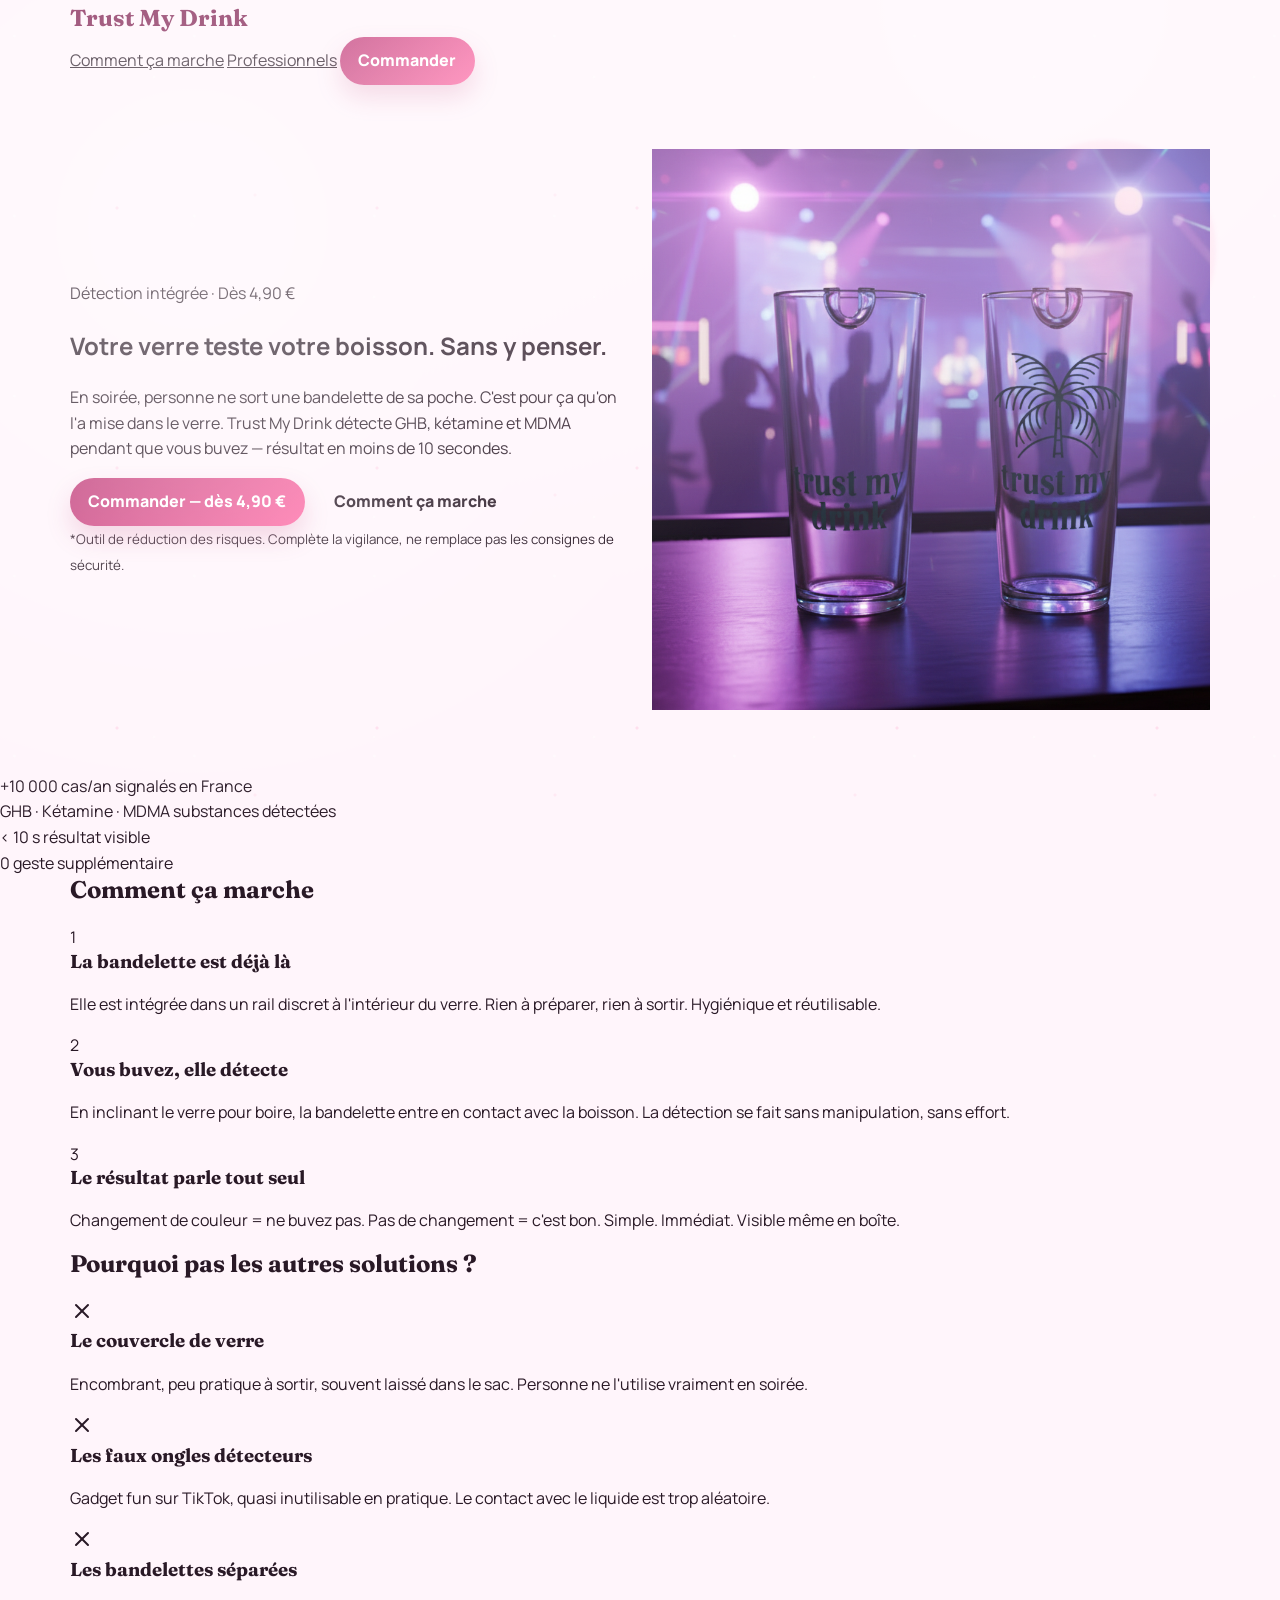
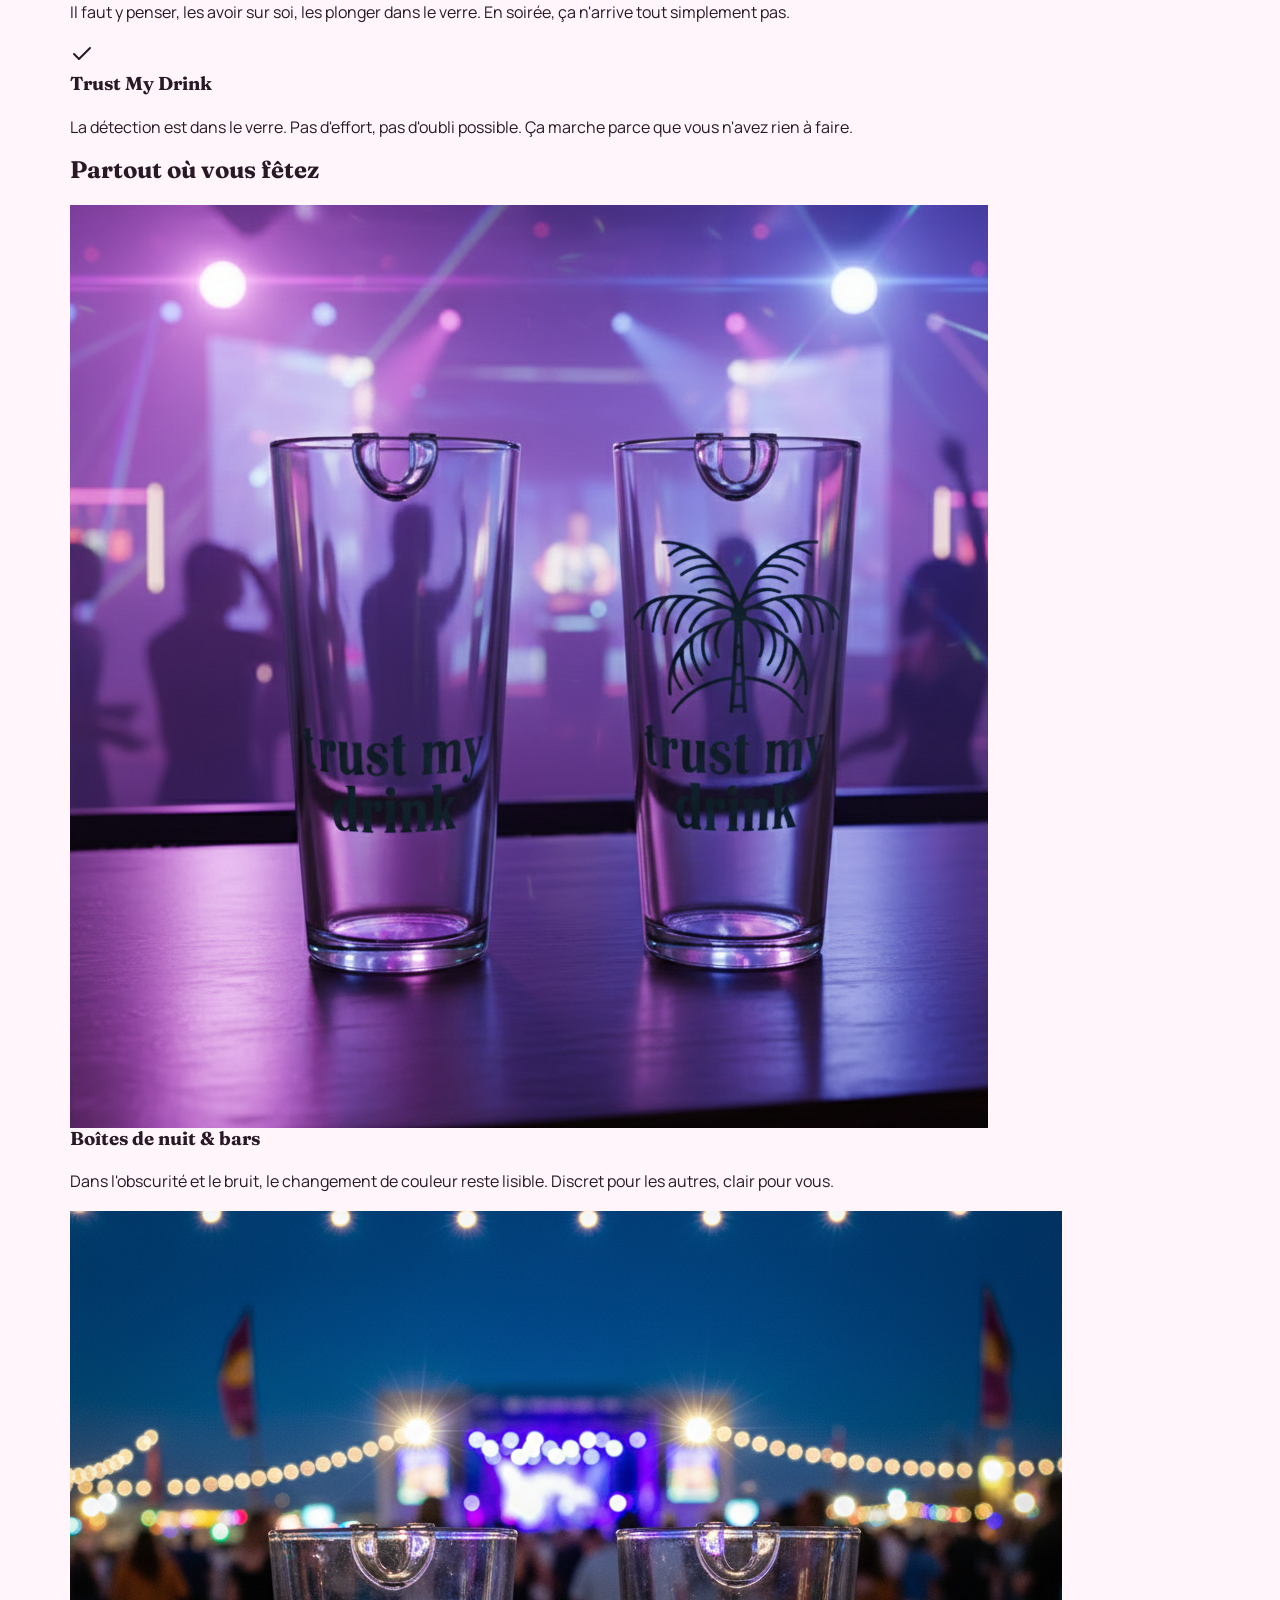
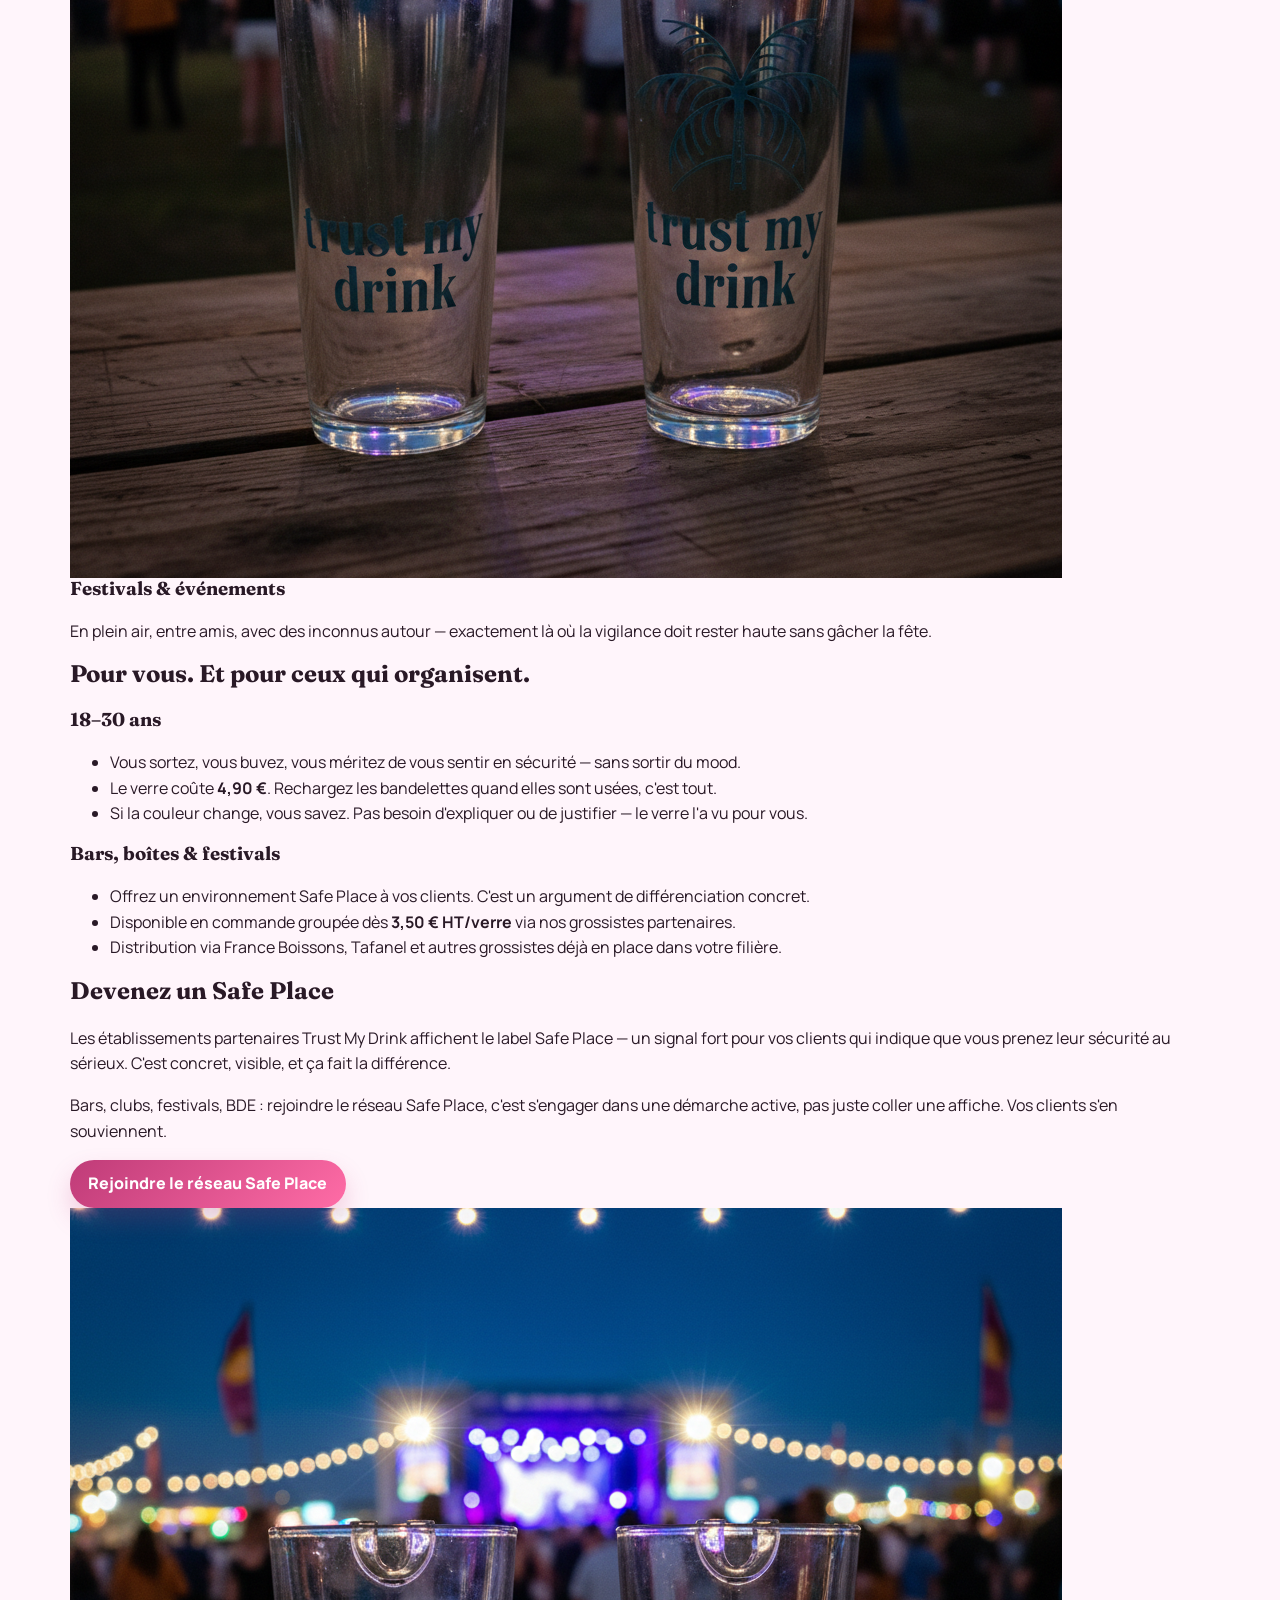
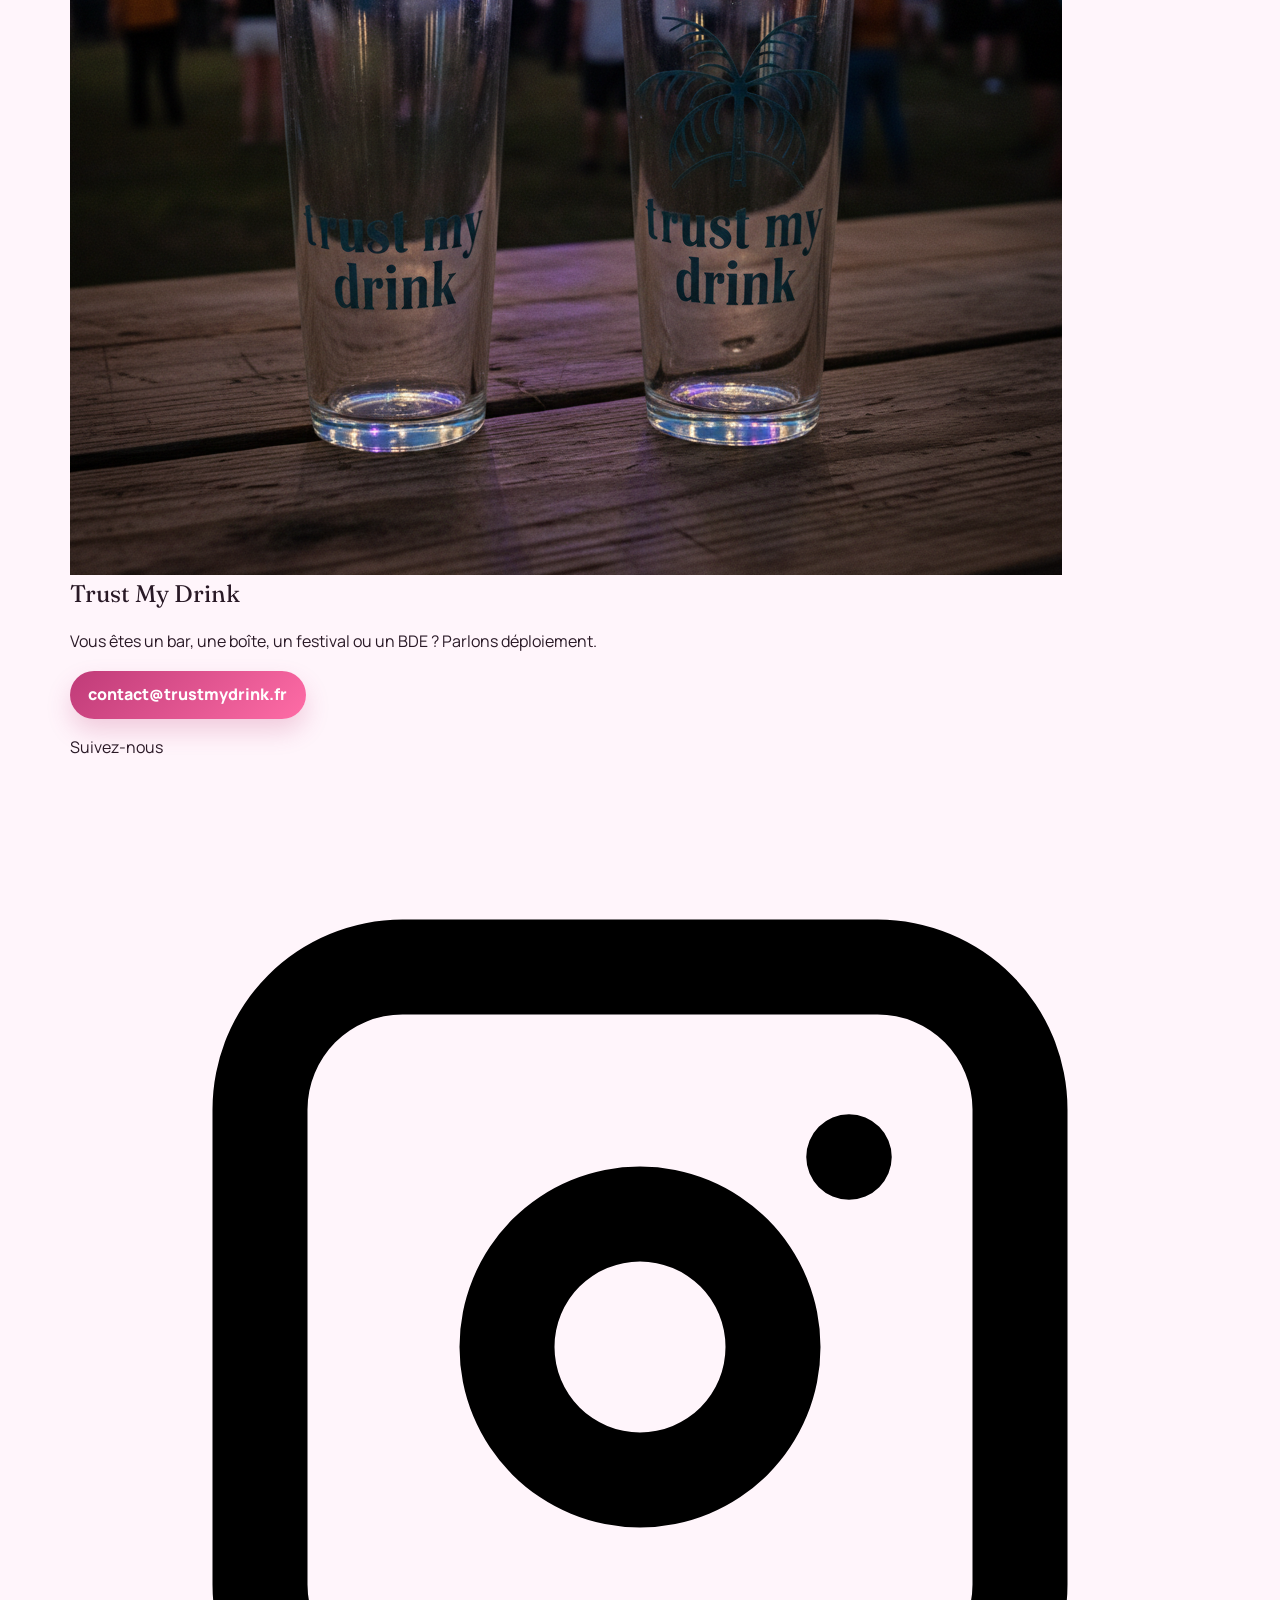
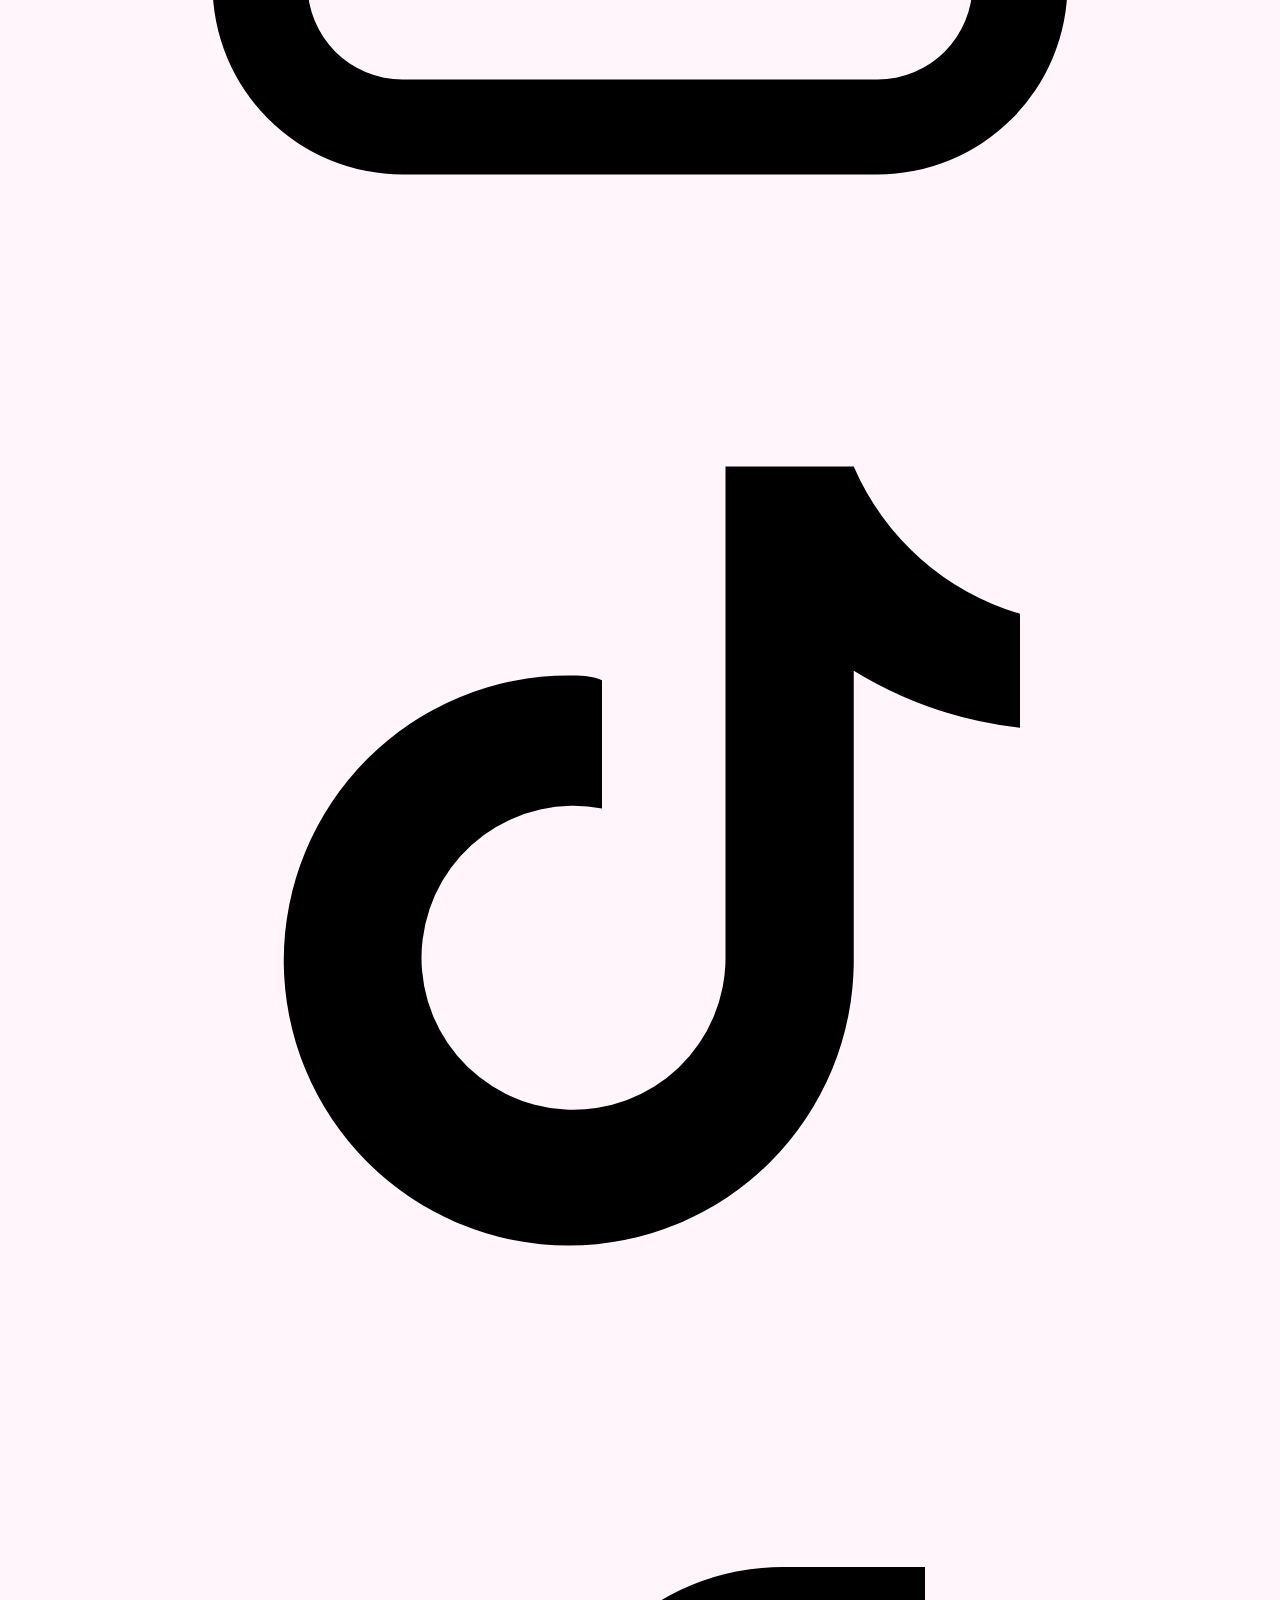
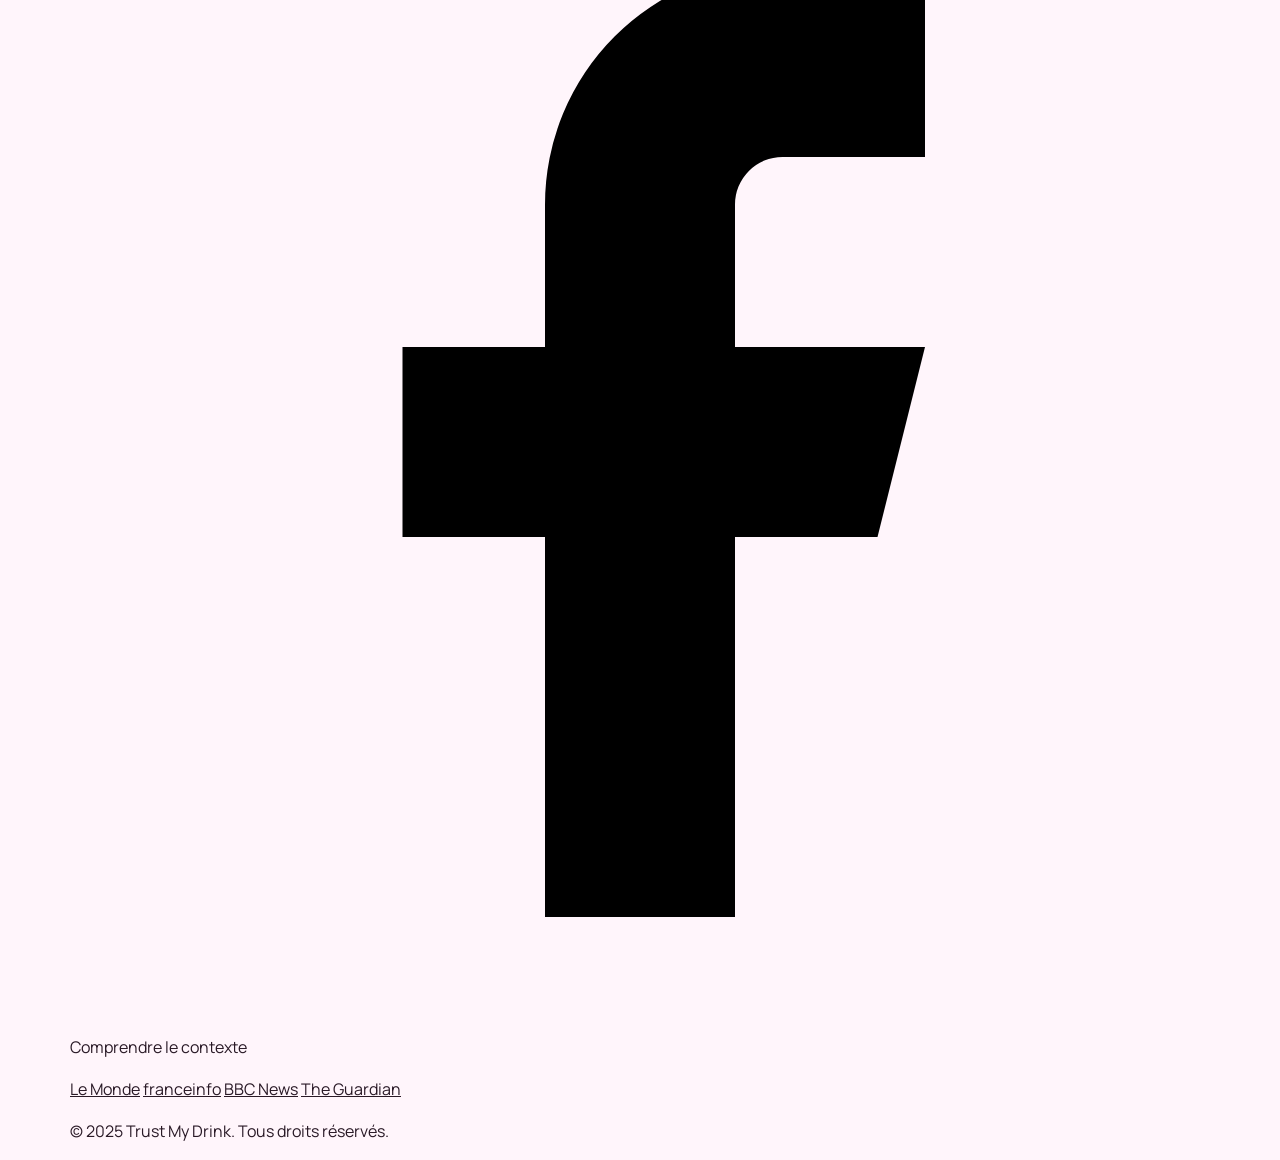
==== commit 24a38a58: "Redesign index.html and packs.html: real prices, better copy - index.html: punchy copy, trust bar (s" ====
--- a/index.html
+++ b/index.html
@@ -1,101 +1,249 @@
-﻿<!DOCTYPE html>
+<!DOCTYPE html>
 <html lang="fr">
 <head>
     <meta charset="UTF-8">
     <meta name="viewport" content="width=device-width, initial-scale=1.0">
-    <title>Trust My Drink - Verres securises</title>
-    <meta name="description" content="Verres securises Trust My Drink pour reduire les risques en soiree. Solution pour particuliers et professionnels.">
+    <title>Trust My Drink - Le verre avec détection intégrée</title>
+    <meta name="description" content="Trust My Drink intègre une bandelette de détection dans le verre pour réduire le risque de soumission chimique en bars, festivals et boîtes de nuit.">
     <link rel="stylesheet" href="css/styles.css">
 </head>
-<body class="page-home">
-    <header class="site-header">
-        <div class="container nav-wrap">
+<body class="page-site">
+
+    <!-- NAVIGATION -->
+    <nav class="navbar">
+        <div class="container nav-content">
             <a href="index.html" class="brand">Trust My Drink</a>
-            <nav class="site-nav" aria-label="Navigation principale">
-                <a href="index.html" class="active">Accueil</a>
-                <a href="professionnels.html">Professionnels</a>
-                <a href="packs.html" class="cta-link">Commander</a>
-            </nav>
-        </div>
-    </header>
-
-    <main>
-        <section class="hero">
-            <div class="container hero-grid">
-                <div class="hero-copy">
-                    <p class="eyebrow">Protection integree</p>
-                    <h1>Un verre pense pour la fete, avec detection incluse.</h1>
-                    <p>
-                        Trust My Drink integre une bandelette de detection dans le verre pour reduire le risque
-                        de soumission chimique en bars, festivals et boites de nuit.
-                    </p>
-                    <div class="hero-actions">
-                        <a href="packs.html" class="btn btn-primary">Voir les packs</a>
-                        <a href="professionnels.html" class="btn btn-ghost">Demander un devis</a>
-                    </div>
-                    <p class="fineprint">Outil de reduction des risques. Il complete la vigilance humaine.</p>
-                </div>
-                <div class="hero-media">
-                    <img src="images/VersionBoiteDeNuit.png" alt="Verre Trust My Drink dans une ambiance de soiree" class="cover-image">
-                </div>
-            </div>
-        </section>
-
-        <section class="section">
-            <div class="container">
-                <h2>Fonctionnement en 3 etapes</h2>
-                <div class="cards three-col">
-                    <article class="card">
-                        <span class="step">01</span>
-                        <h3>Bandelette integree</h3>
-                        <p>La bandelette est placee dans un rail discret du verre pour garder un usage naturel.</p>
-                    </article>
-                    <article class="card">
-                        <span class="step">02</span>
-                        <h3>Activation a l usage</h3>
-                        <p>Le mouvement d inclinaison active la detection pendant la consommation.</p>
-                    </article>
-                    <article class="card">
-                        <span class="step">03</span>
-                        <h3>Signal visuel simple</h3>
-                        <p>Un changement de couleur signale une alerte et permet une reaction immediate.</p>
-                    </article>
-                </div>
-            </div>
-        </section>
-
-        <section class="section soft-bg">
-            <div class="container">
-                <h2>Pourquoi cette approche est utile</h2>
-                <div class="cards two-col">
-                    <article class="card">
-                        <h3>Moins de friction</h3>
-                        <p>La securite est dans le verre: pas d accessoire supplementaire a sortir.</p>
-                    </article>
-                    <article class="card">
-                        <h3>Lisible en contexte festif</h3>
-                        <p>Le systeme reste visible, rapide a comprendre, et compatible avec des lieux denses.</p>
-                    </article>
-                    <article class="card">
-                        <h3>Modele durable</h3>
-                        <p>Verres reutilisables + bandelettes consommables pour un deploiement progressif.</p>
-                    </article>
-                    <article class="card">
-                        <h3>Impact pour les etablissements</h3>
-                        <p>Renforce la confiance, l image du lieu et la prevention sur le terrain.</p>
-                    </article>
-                </div>
-            </div>
-        </section>
-    </main>
-
-    <footer class="site-footer">
-        <div class="container footer-wrap">
-            <p class="footer-brand">Trust My Drink</p>
-            <p>Concept de prevention pour les environnements festifs.</p>
-            <a href="mailto:hello@trustmydrink.fr" class="btn btn-primary">hello@trustmydrink.fr</a>
-            <p class="copyright">© 2026 Trust My Drink. Tous droits reserves.</p>
+            <div class="nav-links">
+                <a href="comment-ca-marche.html" class="nav-link">Comment ça marche</a>
+                <a href="professionnels.html" class="nav-link">Professionnels</a>
+                <a href="packs.html" class="btn btn-primary">Commander</a>
+            </div>
+        </div>
+    </nav>
+
+    <!-- HERO SECTION -->
+    <section class="hero">
+        <div class="container hero-grid">
+            <div class="hero-text">
+                <span class="badge">Détection intégrée · Dès 4,90 €</span>
+                <h1>Votre verre teste votre boisson. Sans y penser.</h1>
+                <p class="hero-lead">
+                    En soirée, personne ne sort une bandelette de sa poche. C'est pour ça qu'on l'a mise dans le verre.
+                    Trust My Drink détecte GHB, kétamine et MDMA pendant que vous buvez — résultat en moins de 10 secondes.
+                </p>
+                <div class="hero-actions">
+                    <a href="packs.html" class="btn btn-primary">Commander — dès 4,90 €</a>
+                    <a href="comment-ca-marche.html" class="btn btn-secondary">Comment ça marche</a>
+                </div>
+                <small class="disclaimer-small">
+                    *Outil de réduction des risques. Complète la vigilance, ne remplace pas les consignes de sécurité.
+                </small>
+            </div>
+            <div class="hero-visual">
+                <img class="hero-image" src="images/VersionBoiteDeNuit.png" alt="Verre Trust My Drink en boîte de nuit">
+            </div>
+        </div>
+    </section>
+
+    <!-- TRUST BAR -->
+    <div class="trust-bar">
+        <div class="trust-bar-inner">
+            <div class="trust-item">
+                <span class="trust-number">+10 000</span>
+                <span class="trust-label">cas/an signalés en France</span>
+            </div>
+            <div class="trust-sep" aria-hidden="true"></div>
+            <div class="trust-item">
+                <span class="trust-number">GHB · Kétamine · MDMA</span>
+                <span class="trust-label">substances détectées</span>
+            </div>
+            <div class="trust-sep" aria-hidden="true"></div>
+            <div class="trust-item">
+                <span class="trust-number">&lt; 10 s</span>
+                <span class="trust-label">résultat visible</span>
+            </div>
+            <div class="trust-sep" aria-hidden="true"></div>
+            <div class="trust-item">
+                <span class="trust-number">0</span>
+                <span class="trust-label">geste supplémentaire</span>
+            </div>
+        </div>
+    </div>
+
+    <!-- HOW IT WORKS -->
+    <section id="how-it-works">
+        <div class="container">
+            <h2>Comment ça marche</h2>
+            <div class="steps-grid">
+                <div class="step-card">
+                    <div class="step-icon">1</div>
+                    <h3>La bandelette est déjà là</h3>
+                    <p>Elle est intégrée dans un rail discret à l'intérieur du verre. Rien à préparer, rien à sortir. Hygiénique et réutilisable.</p>
+                </div>
+                <div class="step-card">
+                    <div class="step-icon">2</div>
+                    <h3>Vous buvez, elle détecte</h3>
+                    <p>En inclinant le verre pour boire, la bandelette entre en contact avec la boisson. La détection se fait sans manipulation, sans effort.</p>
+                </div>
+                <div class="step-card">
+                    <div class="step-icon">3</div>
+                    <h3>Le résultat parle tout seul</h3>
+                    <p>Changement de couleur = ne buvez pas. Pas de changement = c'est bon. Simple. Immédiat. Visible même en boîte.</p>
+                </div>
+            </div>
+        </div>
+    </section>
+
+    <!-- BENEFITS — comparatif -->
+    <section class="benefits-section">
+        <div class="container">
+            <h2>Pourquoi pas les autres solutions ?</h2>
+            <div class="benefits-grid">
+                <div class="benefit-item">
+                    <svg class="check-icon" width="24" height="24" viewBox="0 0 24 24" fill="none" stroke="currentColor" stroke-width="2" stroke-linecap="round" stroke-linejoin="round"><line x1="18" y1="6" x2="6" y2="18"></line><line x1="6" y1="6" x2="18" y2="18"></line></svg>
+                    <div>
+                        <h3>Le couvercle de verre</h3>
+                        <p>Encombrant, peu pratique à sortir, souvent laissé dans le sac. Personne ne l'utilise vraiment en soirée.</p>
+                    </div>
+                </div>
+                <div class="benefit-item">
+                    <svg class="check-icon" width="24" height="24" viewBox="0 0 24 24" fill="none" stroke="currentColor" stroke-width="2" stroke-linecap="round" stroke-linejoin="round"><line x1="18" y1="6" x2="6" y2="18"></line><line x1="6" y1="6" x2="18" y2="18"></line></svg>
+                    <div>
+                        <h3>Les faux ongles détecteurs</h3>
+                        <p>Gadget fun sur TikTok, quasi inutilisable en pratique. Le contact avec le liquide est trop aléatoire.</p>
+                    </div>
+                </div>
+                <div class="benefit-item">
+                    <svg class="check-icon" width="24" height="24" viewBox="0 0 24 24" fill="none" stroke="currentColor" stroke-width="2" stroke-linecap="round" stroke-linejoin="round"><line x1="18" y1="6" x2="6" y2="18"></line><line x1="6" y1="6" x2="18" y2="18"></line></svg>
+                    <div>
+                        <h3>Les bandelettes séparées</h3>
+                        <p>Il faut y penser, les avoir sur soi, les plonger dans le verre. En soirée, ça n'arrive tout simplement pas.</p>
+                    </div>
+                </div>
+                <div class="benefit-item">
+                    <svg class="check-icon" width="24" height="24" viewBox="0 0 24 24" fill="none" stroke="currentColor" stroke-width="2" stroke-linecap="round" stroke-linejoin="round"><polyline points="20 6 9 17 4 12"></polyline></svg>
+                    <div>
+                        <h3>Trust My Drink</h3>
+                        <p>La détection est dans le verre. Pas d'effort, pas d'oubli possible. Ça marche parce que vous n'avez rien à faire.</p>
+                    </div>
+                </div>
+            </div>
+        </div>
+    </section>
+
+    <!-- CONTEXTS — Partout où vous fêtez -->
+    <section class="contexts-section">
+        <div class="container">
+            <h2>Partout où vous fêtez</h2>
+            <div class="contexts-grid">
+                <div class="context-card">
+                    <img class="context-img" src="images/VersionBoiteDeNuit.png" alt="Trust My Drink en boîte de nuit">
+                    <div class="context-label">
+                        <h3>Boîtes de nuit & bars</h3>
+                        <p>Dans l'obscurité et le bruit, le changement de couleur reste lisible. Discret pour les autres, clair pour vous.</p>
+                    </div>
+                </div>
+                <div class="context-card">
+                    <img class="context-img" src="images/FondFestival.png" alt="Trust My Drink en festival">
+                    <div class="context-label">
+                        <h3>Festivals & événements</h3>
+                        <p>En plein air, entre amis, avec des inconnus autour — exactement là où la vigilance doit rester haute sans gâcher la fête.</p>
+                    </div>
+                </div>
+            </div>
+        </div>
+    </section>
+
+    <!-- AUDIENCE -->
+    <section class="audience-section">
+        <div class="container">
+            <h2>Pour vous. Et pour ceux qui organisent.</h2>
+            <div class="audience-grid">
+                <div class="audience-col">
+                    <h3>18–30 ans</h3>
+                    <ul>
+                        <li>Vous sortez, vous buvez, vous méritez de vous sentir en sécurité — sans sortir du mood.</li>
+                        <li>Le verre coûte <strong>4,90 €</strong>. Rechargez les bandelettes quand elles sont usées, c'est tout.</li>
+                        <li>Si la couleur change, vous savez. Pas besoin d'expliquer ou de justifier — le verre l'a vu pour vous.</li>
+                    </ul>
+                </div>
+                <div class="audience-col">
+                    <h3>Bars, boîtes &amp; festivals</h3>
+                    <ul>
+                        <li>Offrez un environnement Safe Place à vos clients. C'est un argument de différenciation concret.</li>
+                        <li>Disponible en commande groupée dès <strong>3,50 € HT/verre</strong> via nos grossistes partenaires.</li>
+                        <li>Distribution via France Boissons, Tafanel et autres grossistes déjà en place dans votre filière.</li>
+                    </ul>
+                </div>
+            </div>
+        </div>
+    </section>
+
+    <!-- SAFE PLACE -->
+    <section class="safe-place-section">
+        <div class="container safe-place-inner">
+            <div class="safe-place-content">
+                <h2>Devenez un Safe Place</h2>
+                <p>
+                    Les établissements partenaires Trust My Drink affichent le label Safe Place — un signal fort pour vos clients
+                    qui indique que vous prenez leur sécurité au sérieux. C'est concret, visible, et ça fait la différence.
+                </p>
+                <p>
+                    Bars, clubs, festivals, BDE : rejoindre le réseau Safe Place, c'est s'engager dans une démarche active,
+                    pas juste coller une affiche. Vos clients s'en souviennent.
+                </p>
+                <a href="professionnels.html" class="btn btn-primary">Rejoindre le réseau Safe Place</a>
+            </div>
+            <div>
+                <img class="safe-place-img" src="images/FondFestival.png" alt="Festival avec Trust My Drink">
+            </div>
+        </div>
+    </section>
+
+    <!-- FOOTER -->
+    <footer id="contact">
+        <div class="container">
+            <span class="footer-brand">Trust My Drink</span>
+            <p class="footer-intro">Vous êtes un bar, une boîte, un festival ou un BDE ? Parlons déploiement.</p>
+            <a href="mailto:contact@trustmydrink.fr" class="btn btn-primary footer-contact-btn">contact@trustmydrink.fr</a>
+
+            <div class="footer-links">
+                <div>
+                    <p class="footer-label">Suivez-nous</p>
+                    <div class="social-links">
+                        <a class="social-btn" href="https://www.instagram.com/" aria-label="Instagram">
+                            <svg viewBox="0 0 24 24" aria-hidden="true">
+                                <path d="M7 3h10a4 4 0 0 1 4 4v10a4 4 0 0 1-4 4H7a4 4 0 0 1-4-4V7a4 4 0 0 1 4-4zm10 2H7a2 2 0 0 0-2 2v10a2 2 0 0 0 2 2h10a2 2 0 0 0 2-2V7a2 2 0 0 0-2-2zm-5 3.2A3.8 3.8 0 1 1 8.2 12 3.8 3.8 0 0 1 12 8.2zm0 2A1.8 1.8 0 1 0 13.8 12 1.8 1.8 0 0 0 12 10.2zm4.4-3.1a.9.9 0 1 1-.9.9.9.9 0 0 1 .9-.9z"/>
+                            </svg>
+                        </a>
+                        <a class="social-btn" href="https://www.tiktok.com/" aria-label="TikTok">
+                            <svg viewBox="0 0 24 24" aria-hidden="true">
+                                <path d="M16.5 3a5.5 5.5 0 0 0 3.5 3.1v2.4a8.5 8.5 0 0 1-3.5-1.2v6.1a6 6 0 1 1-6-6c.2 0 .5 0 .7.1v2.7a3.2 3.2 0 1 0 2.6 3.1V3h2.7z"/>
+                            </svg>
+                        </a>
+                        <a class="social-btn" href="https://www.facebook.com/" aria-label="Facebook">
+                            <svg viewBox="0 0 24 24" aria-hidden="true">
+                                <path d="M18 2h-3a5 5 0 0 0-5 5v3H7v4h3v8h4v-8h3l1-4h-4V7a1 1 0 0 1 1-1h3z"/>
+                            </svg>
+                        </a>
+                    </div>
+                </div>
+                <div>
+                    <p class="footer-label">Comprendre le contexte</p>
+                    <div class="news-links">
+                        <a href="https://www.lemonde.fr/" target="_blank" rel="noopener">Le Monde</a>
+                        <a href="https://www.franceinfo.fr/" target="_blank" rel="noopener">franceinfo</a>
+                        <a href="https://www.bbc.com/news" target="_blank" rel="noopener">BBC News</a>
+                        <a href="https://www.theguardian.com/" target="_blank" rel="noopener">The Guardian</a>
+                    </div>
+                </div>
+            </div>
+
+            <div class="footer-meta">
+                <p>© 2025 Trust My Drink. Tous droits réservés.</p>
+            </div>
         </div>
     </footer>
+
 </body>
 </html>
--- a/css/styles.css
+++ b/css/styles.css
@@ -36,6 +36,44 @@
         radial-gradient(1000px 400px at 95% -15%, #ffe8c9 0%, transparent 48%),
         var(--bg);
     line-height: 1.6;
+    position: relative;
+    overflow-x: hidden;
+}
+
+body::before,
+body::after {
+    content: "";
+    position: fixed;
+    inset: 0;
+    pointer-events: none;
+}
+
+body::before {
+    background-image:
+        radial-gradient(circle at 8% 20%, rgba(255, 255, 255, 0.9) 1px, transparent 2px),
+        radial-gradient(circle at 70% 35%, rgba(255, 255, 255, 0.85) 1px, transparent 2px),
+        radial-gradient(circle at 45% 80%, rgba(255, 182, 213, 0.75) 1px, transparent 2px),
+        radial-gradient(circle at 85% 65%, rgba(255, 214, 232, 0.8) 1px, transparent 2px);
+    background-size: 180px 180px, 220px 220px, 260px 260px, 300px 300px;
+    opacity: 0.45;
+    z-index: 0;
+    animation: particlesDrift 34s linear infinite;
+}
+
+body::after {
+    background:
+        radial-gradient(circle at 15% 25%, rgba(255, 255, 255, 0.45) 0%, transparent 48%),
+        radial-gradient(circle at 80% 0%, rgba(255, 224, 238, 0.5) 0%, transparent 52%);
+    mix-blend-mode: screen;
+    z-index: 0;
+    animation: particlesTwinkle 8s ease-in-out infinite alternate;
+}
+
+.site-header,
+main,
+.site-footer {
+    position: relative;
+    z-index: 1;
 }
 
 a {
@@ -105,6 +143,21 @@
 
 .hero {
     padding: clamp(2rem, 5vw, 4rem) 0;
+    position: relative;
+}
+
+.hero::before {
+    content: "";
+    position: absolute;
+    width: 220px;
+    height: 220px;
+    border-radius: 999px;
+    right: 5%;
+    top: 8%;
+    background: radial-gradient(circle, rgba(255, 116, 172, 0.35), rgba(255, 116, 172, 0));
+    filter: blur(2px);
+    pointer-events: none;
+    animation: glowPulse 6s ease-in-out infinite;
 }
 
 .hero-small {
@@ -154,6 +207,29 @@
     display: inline-flex;
     align-items: center;
     justify-content: center;
+    position: relative;
+    overflow: hidden;
+    transition: transform 0.25s ease, box-shadow 0.25s ease;
+}
+
+.btn::after {
+    content: "";
+    position: absolute;
+    inset: 0;
+    background: linear-gradient(120deg, transparent 10%, rgba(255, 255, 255, 0.45) 48%, transparent 85%);
+    transform: translateX(-140%);
+    transition: transform 0.6s ease;
+    pointer-events: none;
+}
+
+.btn:hover,
+.btn:focus-visible {
+    transform: translateY(-2px);
+}
+
+.btn:hover::after,
+.btn:focus-visible::after {
+    transform: translateX(140%);
 }
 
 .btn-primary {
@@ -162,6 +238,11 @@
     box-shadow: 0 12px 24px rgba(191, 59, 120, 0.22);
 }
 
+.btn-primary:hover,
+.btn-primary:focus-visible {
+    box-shadow: 0 16px 32px rgba(191, 59, 120, 0.32);
+}
+
 .btn-ghost {
     background: #fff;
     border: 1px solid var(--line);
@@ -172,6 +253,14 @@
     border-radius: var(--radius-lg);
     border: 2px solid #f6c6de;
     box-shadow: var(--shadow);
+    animation: imageFloat 7s ease-in-out infinite;
+    transition: transform 0.35s ease, box-shadow 0.35s ease, filter 0.35s ease;
+}
+
+.cover-image:hover {
+    transform: translateY(-6px) scale(1.01);
+    box-shadow: 0 24px 50px rgba(127, 29, 79, 0.2);
+    filter: saturate(1.05);
 }
 
 .fineprint {
@@ -207,6 +296,30 @@
     border-radius: var(--radius-md);
     padding: 1.1rem;
     box-shadow: 0 10px 20px rgba(127, 29, 79, 0.08);
+    position: relative;
+    overflow: hidden;
+    transition: transform 0.25s ease, box-shadow 0.25s ease;
+}
+
+.card::before {
+    content: "";
+    position: absolute;
+    inset: -50% 0;
+    background: linear-gradient(120deg, transparent 30%, rgba(255, 255, 255, 0.55) 50%, transparent 70%);
+    transform: translateX(-135%) rotate(6deg);
+    opacity: 0;
+    transition: transform 0.7s ease, opacity 0.3s ease;
+    pointer-events: none;
+}
+
+.card:hover {
+    transform: translateY(-4px);
+    box-shadow: 0 16px 30px rgba(127, 29, 79, 0.14);
+}
+
+.card:hover::before {
+    transform: translateX(135%) rotate(6deg);
+    opacity: 1;
 }
 
 .step {
@@ -316,6 +429,13 @@
     justify-self: center;
     border-radius: var(--radius-md);
     border: 2px solid #f6c6de;
+    animation: imageFloat 8s ease-in-out infinite;
+    transition: transform 0.35s ease, box-shadow 0.35s ease;
+}
+
+.pack-image:hover {
+    transform: translateY(-4px) rotate(-1deg);
+    box-shadow: 0 18px 36px rgba(127, 29, 79, 0.22);
 }
 
 .cart-panel {
@@ -348,6 +468,13 @@
     padding: 0.25rem 0.65rem;
     font-weight: 700;
     cursor: pointer;
+    transition: transform 0.2s ease, background-color 0.2s ease;
+}
+
+.remove-btn:hover,
+.remove-btn:focus-visible {
+    transform: translateY(-1px);
+    background: #fff1f7;
 }
 
 .cart-empty {
@@ -381,6 +508,46 @@
     color: #ddb7cc;
 }
 
+@keyframes particlesDrift {
+    from {
+        transform: translate3d(0, 0, 0);
+    }
+    to {
+        transform: translate3d(-120px, -70px, 0);
+    }
+}
+
+@keyframes particlesTwinkle {
+    0% {
+        opacity: 0.25;
+    }
+    100% {
+        opacity: 0.5;
+    }
+}
+
+@keyframes glowPulse {
+    0%,
+    100% {
+        transform: scale(0.95);
+        opacity: 0.65;
+    }
+    50% {
+        transform: scale(1.08);
+        opacity: 1;
+    }
+}
+
+@keyframes imageFloat {
+    0%,
+    100% {
+        transform: translateY(0);
+    }
+    50% {
+        transform: translateY(-8px);
+    }
+}
+
 @media (min-width: 780px) {
     .hero-grid,
     .form-grid,
@@ -420,7 +587,9 @@
 }
 
 @media (prefers-reduced-motion: reduce) {
-    * {
+    *,
+    *::before,
+    *::after {
         transition: none !important;
         animation: none !important;
         scroll-behavior: auto !important;
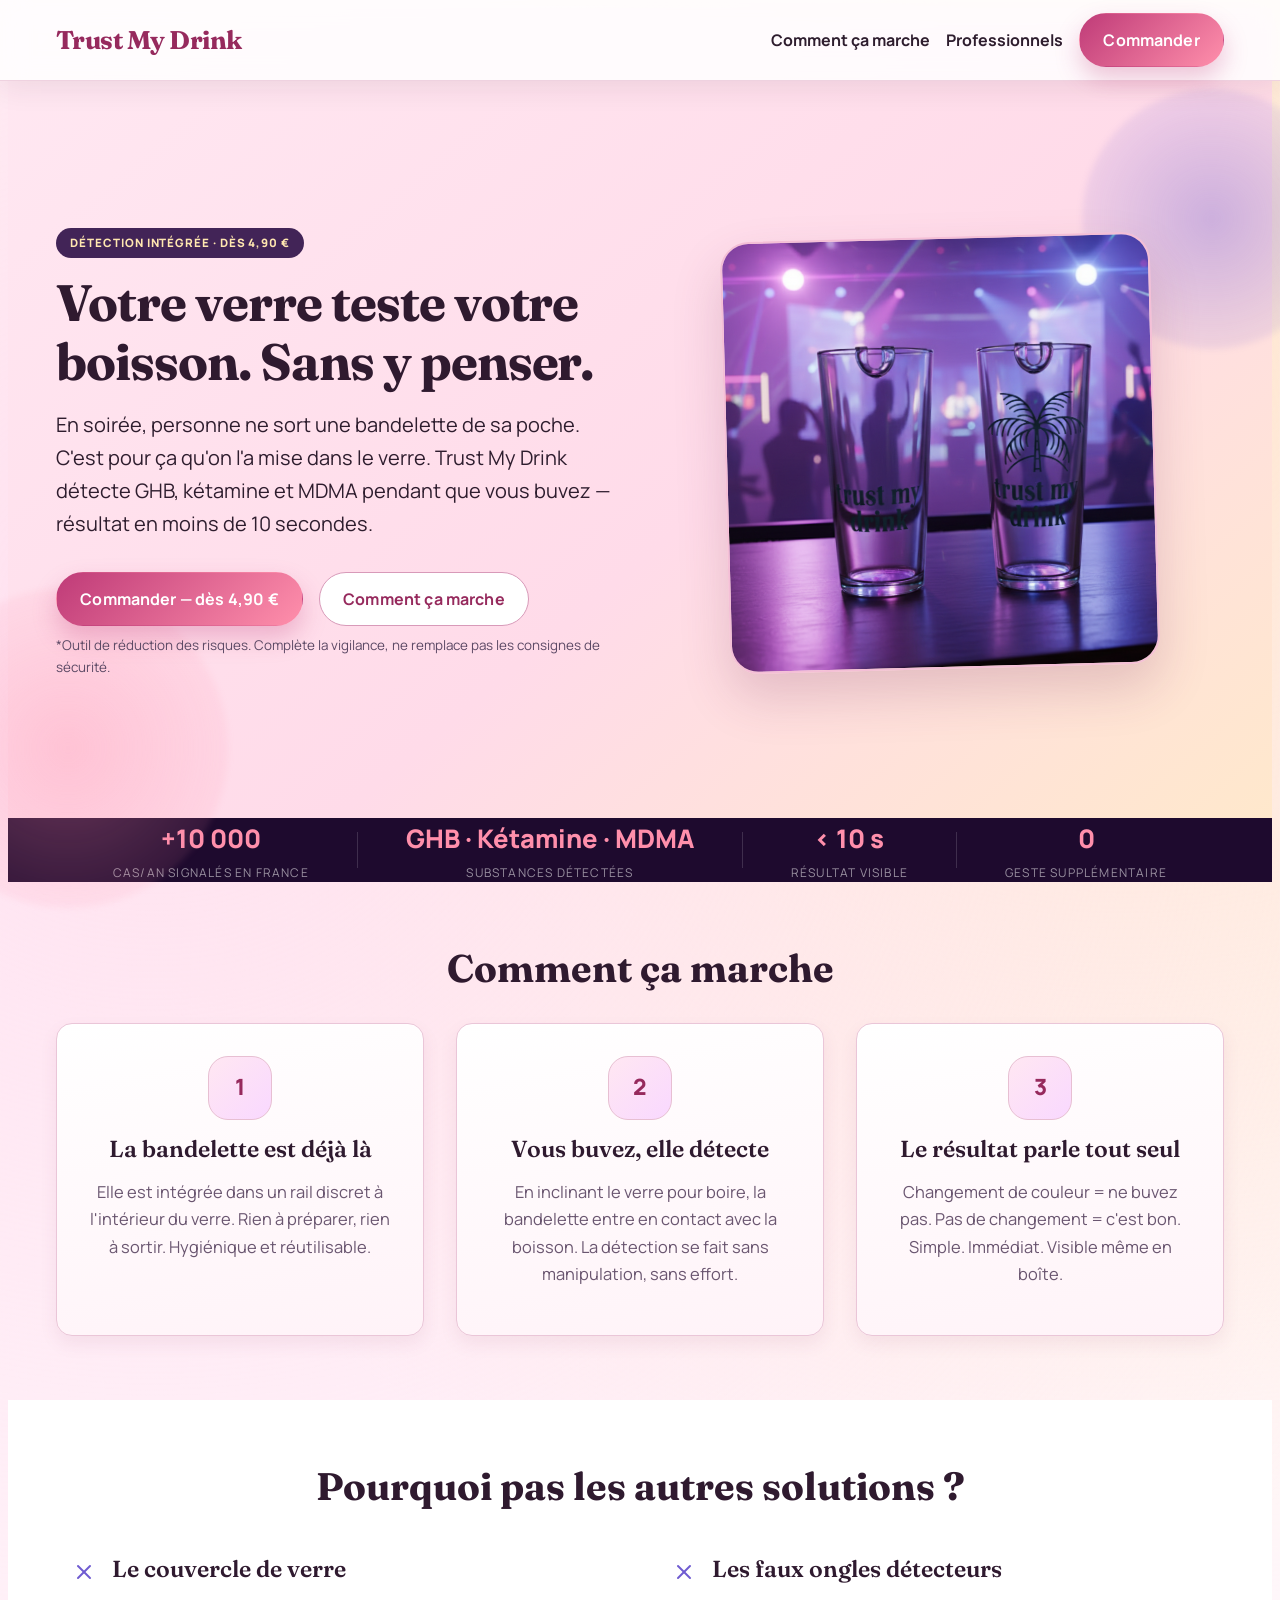
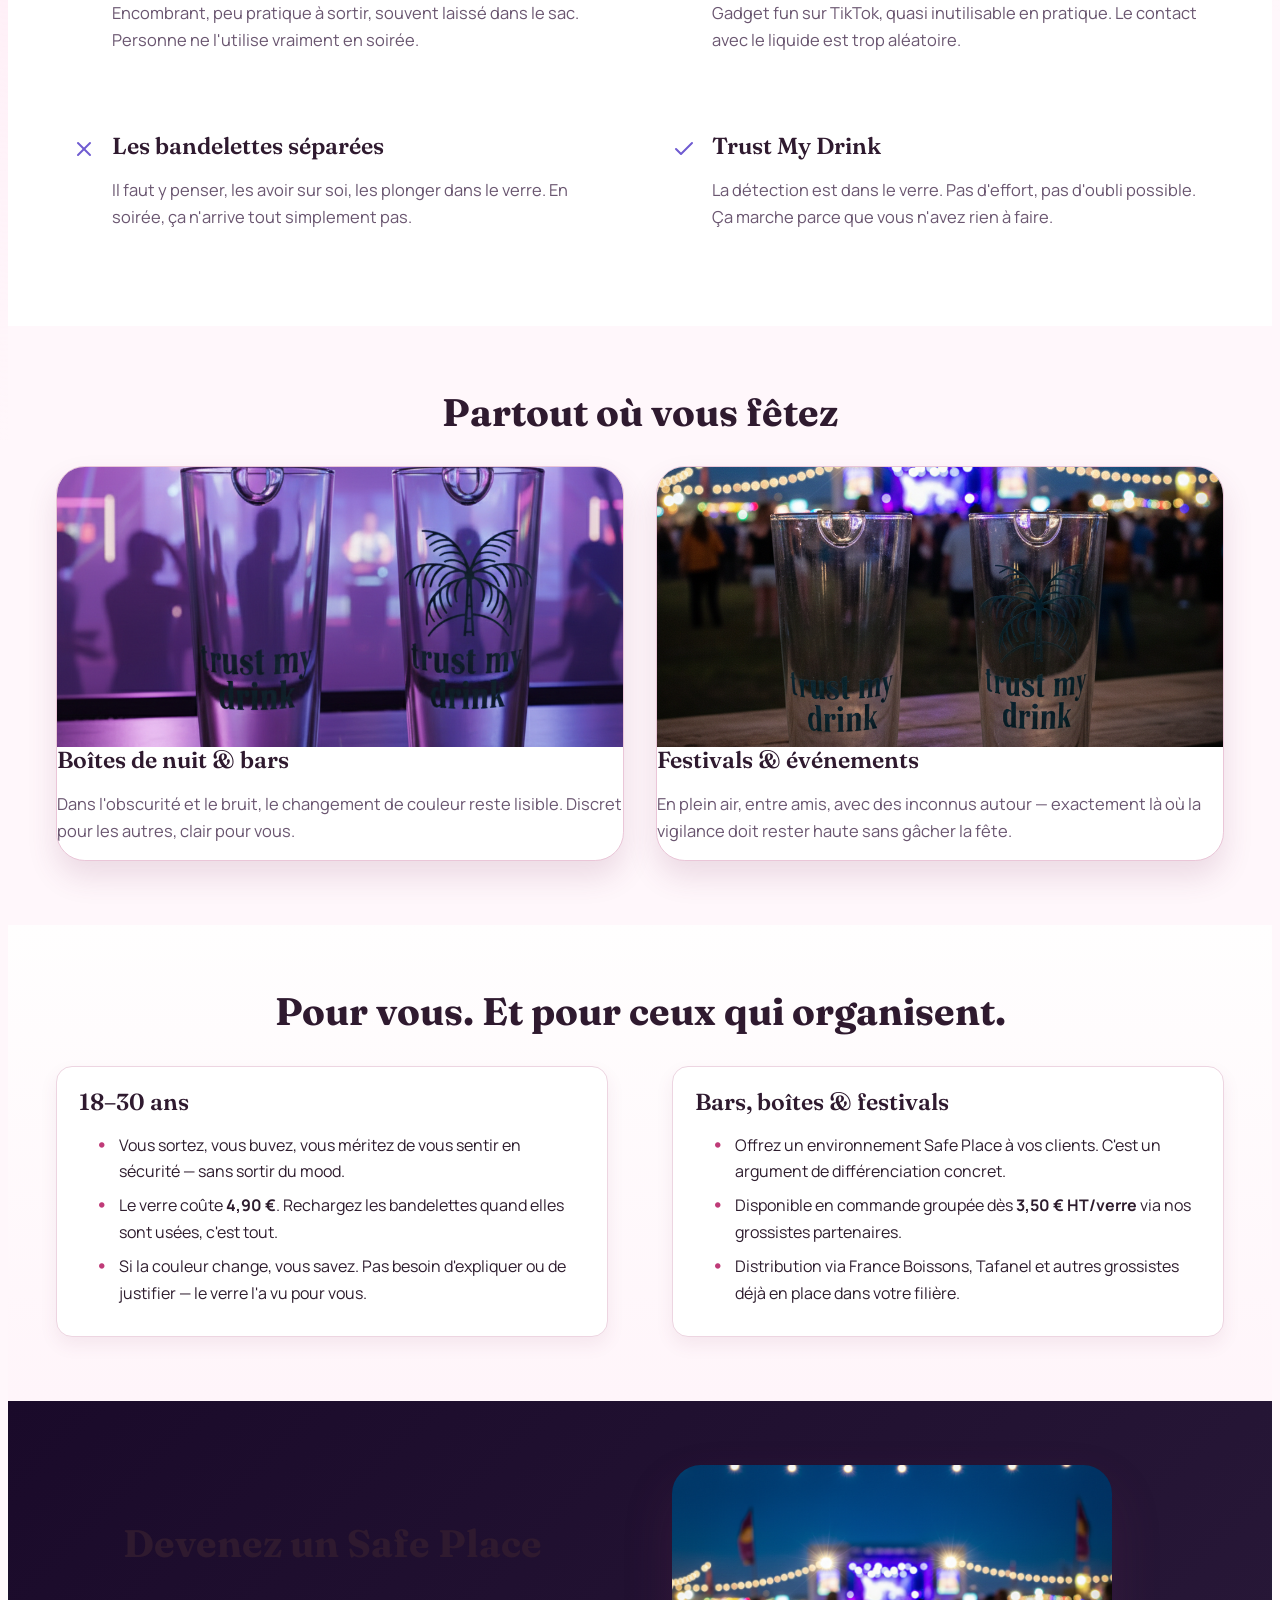
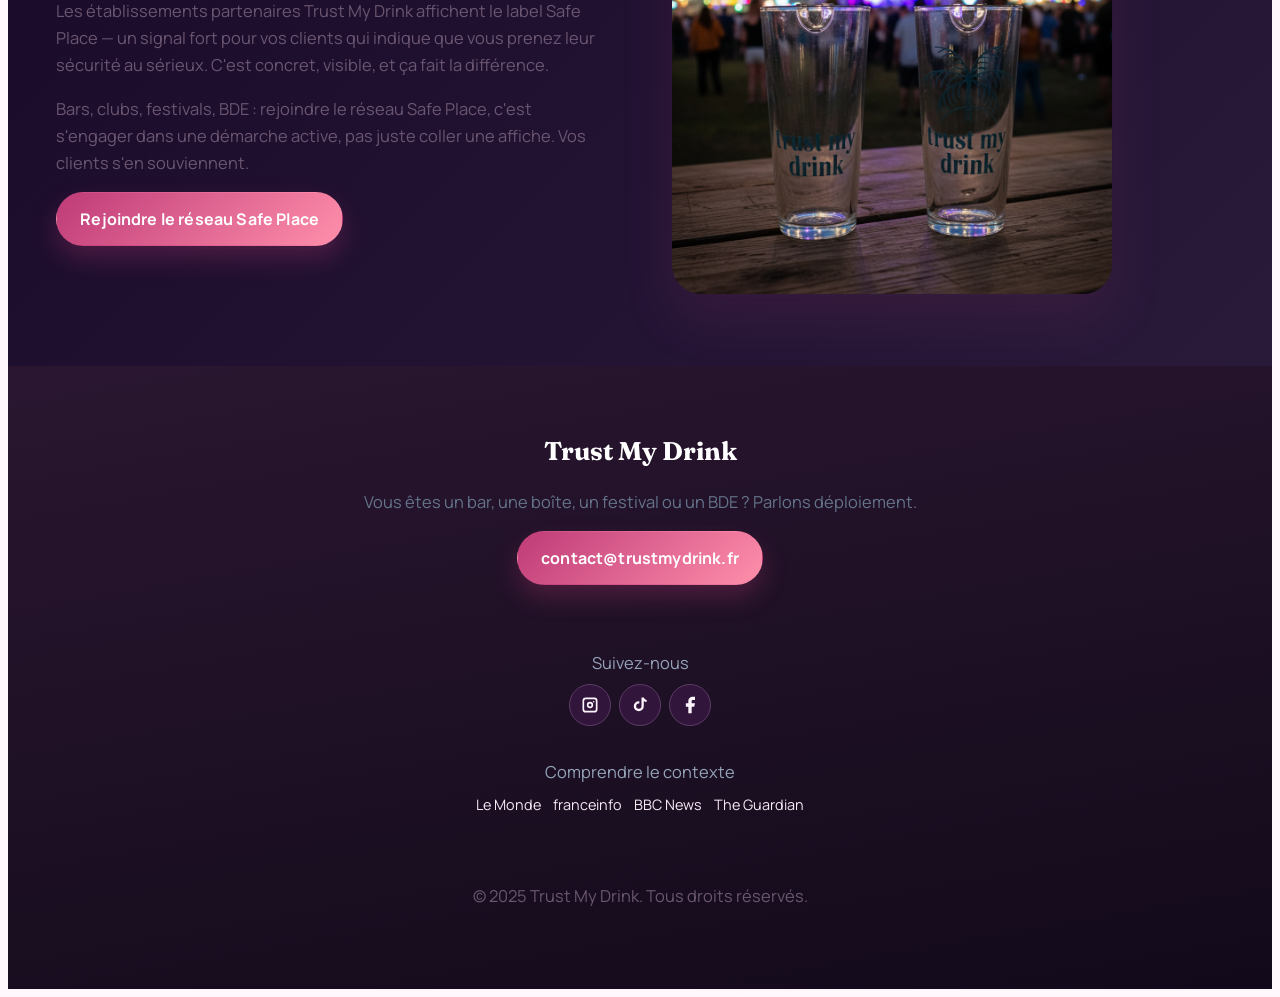
==== commit f2725216: "Refonte complète du site TrustMyDrink avec vrais prix et contenu vendeur - index.html : hero avec ba" ====
--- a/index.html
+++ b/index.html
@@ -139,14 +139,14 @@
                 <div class="context-card">
                     <img class="context-img" src="images/VersionBoiteDeNuit.png" alt="Trust My Drink en boîte de nuit">
                     <div class="context-label">
-                        <h3>Boîtes de nuit & bars</h3>
+                        <h3>Boîtes de nuit &amp; bars</h3>
                         <p>Dans l'obscurité et le bruit, le changement de couleur reste lisible. Discret pour les autres, clair pour vous.</p>
                     </div>
                 </div>
                 <div class="context-card">
                     <img class="context-img" src="images/FondFestival.png" alt="Trust My Drink en festival">
                     <div class="context-label">
-                        <h3>Festivals & événements</h3>
+                        <h3>Festivals &amp; événements</h3>
                         <p>En plein air, entre amis, avec des inconnus autour — exactement là où la vigilance doit rester haute sans gâcher la fête.</p>
                     </div>
                 </div>
--- a/css/styles.css
+++ b/css/styles.css
@@ -1,597 +1,1711 @@
-﻿@import url("https://fonts.googleapis.com/css2?family=Manrope:wght@400;500;700;800&family=Fraunces:opsz,wght@9..144,600;9..144,700&display=swap");
-
-:root {
-    --rose-900: #7f1d4f;
-    --rose-700: #bf3b78;
-    --rose-500: #ff6ca6;
-    --rose-200: #ffd7e8;
-    --rose-100: #ffeef6;
-    --ink: #291926;
-    --ink-soft: #5b4255;
-    --line: #f2c1d9;
-    --card: #ffffff;
-    --bg: #fff5fb;
-    --radius-lg: 24px;
-    --radius-md: 16px;
-    --radius-sm: 10px;
-    --shadow: 0 16px 40px rgba(127, 29, 79, 0.12);
-    --container: 1140px;
-}
-
-* {
-    box-sizing: border-box;
-}
-
-html,
-body {
-    margin: 0;
-    padding: 0;
-}
-
-body {
-    font-family: "Manrope", "Segoe UI", Arial, sans-serif;
-    color: var(--ink);
-    background:
-        radial-gradient(1200px 500px at 10% -10%, #ffd9eb 0%, transparent 50%),
-        radial-gradient(1000px 400px at 95% -15%, #ffe8c9 0%, transparent 48%),
-        var(--bg);
-    line-height: 1.6;
-    position: relative;
-    overflow-x: hidden;
-}
-
-body::before,
-body::after {
-    content: "";
-    position: fixed;
-    inset: 0;
-    pointer-events: none;
-}
-
-body::before {
-    background-image:
-        radial-gradient(circle at 8% 20%, rgba(255, 255, 255, 0.9) 1px, transparent 2px),
-        radial-gradient(circle at 70% 35%, rgba(255, 255, 255, 0.85) 1px, transparent 2px),
-        radial-gradient(circle at 45% 80%, rgba(255, 182, 213, 0.75) 1px, transparent 2px),
-        radial-gradient(circle at 85% 65%, rgba(255, 214, 232, 0.8) 1px, transparent 2px);
-    background-size: 180px 180px, 220px 220px, 260px 260px, 300px 300px;
-    opacity: 0.45;
-    z-index: 0;
-    animation: particlesDrift 34s linear infinite;
-}
-
-body::after {
-    background:
-        radial-gradient(circle at 15% 25%, rgba(255, 255, 255, 0.45) 0%, transparent 48%),
-        radial-gradient(circle at 80% 0%, rgba(255, 224, 238, 0.5) 0%, transparent 52%);
-    mix-blend-mode: screen;
-    z-index: 0;
-    animation: particlesTwinkle 8s ease-in-out infinite alternate;
-}
-
-.site-header,
-main,
-.site-footer {
-    position: relative;
-    z-index: 1;
-}
-
-a {
-    color: inherit;
-}
-
-img {
-    max-width: 100%;
-    display: block;
-}
-
-.container {
-    width: min(var(--container), calc(100% - 2rem));
-    margin: 0 auto;
-}
-
-.site-header {
-    position: sticky;
-    top: 0;
-    z-index: 20;
-    backdrop-filter: blur(10px);
-    background: rgba(255, 245, 251, 0.86);
-    border-bottom: 1px solid var(--line);
-}
-
-.nav-wrap {
+/* Extracted from HTML inline <style> blocks. Keep behavior and rendering identical. */
+
+        @import url("https://fonts.googleapis.com/css2?family=Manrope:wght@400;500;600;700;800&family=Fraunces:opsz,wght@9..144,600;9..144,700&display=swap");
+
+        /* --- DESIGN TOKENS: palette rose + couleurs de profondeur --- */
+        :root{
+            --color-primary: #bf3b78;
+            --color-primary-strong: #962a5d;
+            --color-primary-soft: #f8c2da;
+            --color-secondary: #6f5bd1;
+            --color-accent: #ff8fab;
+            --color-highlight: #f6d87a;
+            --color-ink: #2e1d2e;
+            --color-ink-muted: #6a5670;
+            --color-text: #2e1d2e;
+            --color-text-light: #6a5670;
+            --color-bg: #fff7fb;
+            --color-surface: #ffffff;
+            --color-surface-tinted: #fff0f6;
+            --color-border: #eac6d8;
+            --color-warning-bg: #fff7ed;
+            --color-warning-text: #9a3412;
+
+            --font-body: "Manrope", "Segoe UI", "Helvetica Neue", Arial, sans-serif;
+            --font-display: "Fraunces", "Times New Roman", serif;
+
+            --spacing-xs: 0.5rem;
+            --spacing-sm: 1rem;
+            --spacing-md: 2rem;
+            --spacing-lg: 4rem;
+
+            --radius-sm: 0.6rem;
+            --radius-md: 1rem;
+            --radius-lg: 1.8rem;
+
+            --shadow-sm: 0 8px 18px rgba(122, 52, 90, 0.08);
+            --shadow-md: 0 16px 30px rgba(122, 52, 90, 0.14);
+            --shadow-lg: 0 24px 50px rgba(122, 52, 90, 0.2);
+        }
+
+        body.page-site *, body.page-site *::before, body.page-site *::after{
+            box-sizing: border-box;
+            margin: 0;
+            padding: 0;
+        }
+
+        html{
+            scroll-behavior: smooth;
+            font-size: 100%;
+        }
+
+        body.page-site{
+            font-family: var(--font-body);
+            background:
+                radial-gradient(circle at 12% 15%, #ffe1f0 0%, transparent 38%),
+                radial-gradient(circle at 88% 8%, #ffe8c9 0%, transparent 32%),
+                var(--color-bg);
+            color: var(--color-ink);
+            line-height: 1.65;
+            overflow-x: hidden;
+        }
+
+        /* Accessibilite: focus visible sur tous les elements interactifs */
+        body.page-site :focus-visible{
+            outline: 3px solid var(--color-highlight);
+            outline-offset: 2px;
+        }
+
+        /* --- UTILITIES --- */
+        body.page-site .container{
+            width: 100%;
+            max-width: 1200px;
+            margin: 0 auto;
+            padding: 0 var(--spacing-sm);
+        }
+
+        body.page-site .btn{
+            display: inline-flex;
+            align-items: center;
+            justify-content: center;
+            gap: 0.5rem;
+            padding: 0.8rem 1.45rem;
+            border-radius: 9999px;
+            font-weight: 700;
+            letter-spacing: 0.01em;
+            text-decoration: none;
+            transition: transform 0.2s ease, box-shadow 0.2s ease, background-color 0.2s ease, color 0.2s ease;
+            cursor: pointer;
+            border: 1px solid transparent;
+            font-size: 1rem;
+        }
+
+        body.page-site .btn-primary{
+            background: linear-gradient(135deg, var(--color-primary), var(--color-accent));
+            color: #ffffff;
+            box-shadow: 0 12px 25px rgba(191, 59, 120, 0.28);
+        }
+
+        body.page-site .btn-primary:hover, body.page-site .btn-primary:focus{
+            background: linear-gradient(135deg, var(--color-primary-strong), var(--color-primary));
+            transform: translateY(-2px);
+            box-shadow: 0 16px 30px rgba(150, 42, 93, 0.32);
+        }
+
+        body.page-site .btn-secondary{
+            background-color: #ffffff;
+            color: var(--color-primary-strong);
+            border-color: #d89ab9;
+        }
+
+        body.page-site .btn-secondary:hover, body.page-site .btn-secondary:focus{
+            background-color: var(--color-surface-tinted);
+            transform: translateY(-2px);
+            box-shadow: var(--shadow-sm);
+        }
+
+        body.page-site .badge{
+            display: inline-block;
+            padding: 0.35rem 0.9rem;
+            background-color: #422457;
+            color: #ffe7b0;
+            font-size: 0.72rem;
+            font-weight: 800;
+            border-radius: 9999px;
+            text-transform: uppercase;
+            letter-spacing: 0.08em;
+            margin-bottom: var(--spacing-sm);
+        }
+
+        /* Typographie: duo display/body pour plus de personnalite */
+        body.page-site h1, body.page-site h2, body.page-site h3{
+            font-family: var(--font-display);
+            line-height: 1.15;
+            margin-bottom: var(--spacing-sm);
+            color: #2f1a2f;
+        }
+
+        body.page-site h1{ font-size: clamp(2.2rem, 4vw, 3.7rem); font-weight: 700; letter-spacing: -0.02em; }
+        body.page-site h2{ font-size: clamp(1.75rem, 3vw, 2.5rem); font-weight: 700; text-align: center; margin-bottom: var(--spacing-md); }
+        body.page-site h3{ font-size: clamp(1.2rem, 2vw, 1.45rem); font-weight: 600; }
+
+        body.page-site p{
+            margin-bottom: var(--spacing-sm);
+            color: var(--color-ink-muted);
+            font-size: 1.03rem;
+        }
+
+        body.page-site section{
+            padding: var(--spacing-lg) 0;
+        }
+
+        /* --- NAVIGATION --- */
+        body.page-site .navbar{
+            position: fixed;
+            top: 0;
+            left: 0;
+            width: 100%;
+            background: rgba(255, 255, 255, 0.86);
+            backdrop-filter: blur(14px) saturate(120%);
+            border-bottom: 1px solid #efd2e0;
+            z-index: 1000;
+            padding: 0.8rem 0;
+            box-shadow: 0 8px 26px rgba(60, 34, 54, 0.08);
+        }
+
+        body.page-site .nav-content{
+            display: flex;
+            justify-content: space-between;
+            align-items: center;
+        }
+
+        body.page-site .nav-links{
+            display: flex;
+            align-items: center;
+            gap: var(--spacing-sm);
+        }
+
+        body.page-site .nav-link{
+            color: var(--color-ink);
+            text-decoration: none;
+            font-weight: 700;
+            transition: color 0.2s ease;
+        }
+
+        body.page-site .nav-link:hover, body.page-site .nav-link:focus{
+            color: var(--color-primary-strong);
+        }
+
+        body.page-site .brand{
+            font-family: var(--font-display);
+            font-size: 1.6rem;
+            font-weight: 700;
+            color: var(--color-primary-strong);
+            text-decoration: none;
+            letter-spacing: -0.02em;
+        }
+
+        /* --- HERO SECTION --- */
+        body.page-site .hero{
+            position: relative;
+            isolation: isolate;
+            padding-top: calc(var(--spacing-lg) + 80px);
+            background: linear-gradient(140deg, #ffe8f2 0%, #ffdbe9 58%, #ffe8cc 100%);
+            min-height: 90vh;
+            display: flex;
+            align-items: center;
+        }
+
+        /* Elements decoratifs pour enrichir le visuel sans toucher au HTML */
+        body.page-site .hero::before, body.page-site .hero::after{
+            content: "";
+            position: absolute;
+            z-index: -1;
+            border-radius: 9999px;
+            filter: blur(3px);
+        }
+
+        body.page-site .hero::before{
+            width: 260px;
+            height: 260px;
+            right: -70px;
+            top: 10%;
+            background: radial-gradient(circle, rgba(111, 91, 209, 0.35), rgba(111, 91, 209, 0));
+        }
+
+        body.page-site .hero::after{
+            width: 320px;
+            height: 320px;
+            left: -100px;
+            bottom: -90px;
+            background: radial-gradient(circle, rgba(255, 143, 171, 0.35), rgba(255, 143, 171, 0));
+        }
+
+        body.page-site .hero-grid{
+            display: grid;
+            grid-template-columns: 1fr;
+            gap: var(--spacing-md);
+            align-items: center;
+        }
+
+        body.page-site .hero-text{
+            max-width: 620px;
+        }
+
+        body.page-site .hero-actions{
+            display: flex;
+            flex-wrap: wrap;
+            gap: var(--spacing-sm);
+            margin-top: var(--spacing-md);
+        }
+
+        body.page-site .disclaimer-small{
+            font-size: 0.84rem;
+            color: #5c4965;
+            margin-top: var(--spacing-xs);
+            display: block;
+        }
+
+        body.page-site .hero-visual{
+            display: flex;
+            justify-content: center;
+            align-items: center;
+            position: relative;
+        }
+
+        body.page-site .hero-image{
+            width: 100%;
+            max-width: 430px;
+            height: auto;
+            border-radius: var(--radius-lg);
+            box-shadow: var(--shadow-lg);
+            border: 2px solid #f4bfd6;
+            transform: rotate(-1.5deg);
+            transition: transform 0.3s ease, box-shadow 0.3s ease;
+        }
+
+        body.page-site .hero-image:hover{
+            transform: rotate(0deg) translateY(-4px);
+            box-shadow: 0 30px 55px rgba(122, 52, 90, 0.24);
+        }
+
+        /* --- HOW IT WORKS --- */
+        body.page-site .steps-grid{
+            display: grid;
+            grid-template-columns: 1fr;
+            gap: var(--spacing-md);
+        }
+
+        /* Cartes: coin arrondi marque + bordure rose douce */
+        body.page-site .step-card{
+            background: linear-gradient(170deg, #ffffff, #fff3f8);
+            padding: var(--spacing-md);
+            border-radius: var(--radius-md);
+            box-shadow: var(--shadow-sm);
+            text-align: center;
+            transition: transform 0.25s ease, box-shadow 0.25s ease;
+            border: 1px solid var(--color-border);
+        }
+
+        body.page-site .step-card:hover{
+            transform: translateY(-6px) scale(1.01);
+            box-shadow: var(--shadow-md);
+        }
+
+        body.page-site .step-icon{
+            width: 64px;
+            height: 64px;
+            background: linear-gradient(135deg, #ffe7f2, #f9d8ff);
+            color: var(--color-primary-strong);
+            border-radius: 20px;
+            display: flex;
+            align-items: center;
+            justify-content: center;
+            margin: 0 auto var(--spacing-sm);
+            font-weight: 800;
+            font-size: 1.4rem;
+            border: 1px solid #e7bfd2;
+        }
+
+        /* --- BENEFITS --- */
+        body.page-site .benefits-grid{
+            display: grid;
+            grid-template-columns: 1fr;
+            gap: var(--spacing-md);
+        }
+
+        body.page-site .benefit-item{
+            display: flex;
+            align-items: flex-start;
+            gap: var(--spacing-sm);
+            padding: 1rem;
+            border-radius: var(--radius-sm);
+            transition: background-color 0.2s ease;
+        }
+
+        body.page-site .benefit-item:hover{
+            background-color: #fff4f9;
+        }
+
+        body.page-site .check-icon{
+            color: var(--color-secondary);
+            flex-shrink: 0;
+            margin-top: 4px;
+        }
+
+        /* --- AUDIENCE --- */
+        body.page-site .audience-section{
+            background: linear-gradient(180deg, #fffefe 0%, #fff5fa 100%);
+        }
+
+        body.page-site .audience-grid{
+            display: grid;
+            grid-template-columns: 1fr;
+            gap: var(--spacing-lg);
+        }
+
+        body.page-site .audience-col{
+            background: #ffffff;
+            border: 1px solid #edd5e1;
+            border-radius: var(--radius-md);
+            padding: 1.4rem;
+            box-shadow: var(--shadow-sm);
+        }
+
+        body.page-site .audience-col ul{
+            list-style: none;
+            padding-left: var(--spacing-sm);
+        }
+
+        body.page-site .audience-col li{
+            position: relative;
+            margin-bottom: var(--spacing-xs);
+            padding-left: 1.5rem;
+            color: var(--color-ink);
+        }
+
+        body.page-site .audience-col li::before{
+            content: "\2022";
+            color: var(--color-primary);
+            font-weight: bold;
+            position: absolute;
+            left: 0;
+            font-size: 1.2rem;
+            line-height: 1.5rem;
+        }
+
+        /* --- SAFETY CALLOUT --- */
+        body.page-site .safety-section{
+            background-color: var(--color-warning-bg);
+            border-top: 1px solid #f5d1a7;
+            border-bottom: 1px solid #f5d1a7;
+        }
+
+        body.page-site .safety-content{
+            max-width: 840px;
+            margin: 0 auto;
+            text-align: center;
+        }
+
+        body.page-site .safety-content h2{
+            color: var(--color-warning-text);
+        }
+
+        body.page-site .safety-list{
+            text-align: left;
+            background: #ffffff;
+            padding: var(--spacing-md);
+            border-radius: var(--radius-md);
+            margin-top: var(--spacing-md);
+            border: 1px solid #f4c99a;
+            box-shadow: var(--shadow-sm);
+        }
+
+        /* --- FORMS (styles generiques pour pages formulaire) --- */
+        body.page-site input, body.page-site textarea, body.page-site select{
+            width: 100%;
+            font: inherit;
+            color: var(--color-ink);
+            background: #ffffff;
+            border: 1px solid #d9b2c8;
+            border-radius: 0.7rem;
+            padding: 0.75rem 0.9rem;
+            transition: border-color 0.2s ease, box-shadow 0.2s ease;
+        }
+
+        body.page-site input:focus, body.page-site textarea:focus, body.page-site select:focus{
+            border-color: var(--color-primary);
+            box-shadow: 0 0 0 4px rgba(191, 59, 120, 0.16);
+            outline: none;
+        }
+
+        /* --- FOOTER --- */
+        body.page-site footer{
+            background: linear-gradient(170deg, #2a1630 0%, #120a1a 100%);
+            color: #e8d7e2;
+            padding: var(--spacing-lg) 0;
+            text-align: center;
+        }
+
+        body.page-site footer a{
+            color: #ffffff;
+            text-decoration: underline;
+        }
+
+        body.page-site .footer-links{
+            display: grid;
+            gap: var(--spacing-md);
+            margin: var(--spacing-md) 0;
+        }
+
+        body.page-site .social-links{
+            display: flex;
+            flex-wrap: wrap;
+            gap: 0.5rem;
+            justify-content: center;
+        }
+
+        body.page-site .social-btn{
+            width: 42px;
+            height: 42px;
+            display: inline-flex;
+            align-items: center;
+            justify-content: center;
+            border-radius: 9999px;
+            background: #31153a;
+            color: #fff5ff;
+            text-decoration: none;
+            border: 1px solid #5d3c67;
+            transition: transform 0.2s ease, box-shadow 0.2s ease, background-color 0.2s ease;
+        }
+
+        body.page-site .social-btn:hover, body.page-site .social-btn:focus{
+            transform: translateY(-2px);
+            box-shadow: var(--shadow-md);
+            background: #4b2258;
+        }
+
+        body.page-site .social-btn svg{
+            width: 20px;
+            height: 20px;
+            fill: currentColor;
+        }
+
+        body.page-site .news-links{
+            display: flex;
+            flex-wrap: wrap;
+            gap: 0.75rem;
+            justify-content: center;
+            font-size: 0.9rem;
+        }
+
+        body.page-site .news-links a{
+            color: #f8e9f3;
+            text-decoration: none;
+            border-bottom: 1px solid transparent;
+        }
+
+        body.page-site .news-links a:hover, body.page-site .news-links a:focus{
+            border-bottom-color: #f8e9f3;
+        }
+
+        body.page-site .footer-brand{
+            color: #ffffff;
+            font-family: var(--font-display);
+            font-weight: 700;
+            font-size: 1.6rem;
+            display: block;
+            margin-bottom: var(--spacing-sm);
+        }
+
+        /* --- RESPONSIVE --- */
+        @media (min-width: 768px) {
+            body.page-site .hero-grid{
+                grid-template-columns: 1fr 1fr;
+            }
+
+            body.page-site .steps-grid{
+                grid-template-columns: repeat(3, 1fr);
+            }
+
+            body.page-site .benefits-grid{
+                grid-template-columns: repeat(2, 1fr);
+            }
+
+            body.page-site .audience-grid{
+                grid-template-columns: 1fr 1fr;
+            }
+        }
+
+        @media (max-width: 820px) {
+            body.page-site .nav-content{
+                flex-direction: column;
+                gap: 0.8rem;
+            }
+
+            body.page-site .nav-links{
+                flex-wrap: wrap;
+                justify-content: center;
+            }
+
+            body.page-site .hero{
+                padding-top: calc(var(--spacing-lg) + 130px);
+            }
+        }
+
+        /* Respect des preferences systeme pour limiter les animations */
+        @media (prefers-reduced-motion: reduce) {
+            body.page-site *, body.page-site *::before, body.page-site *::after{
+                animation-duration: 0.01ms !important;
+                animation-iteration-count: 1 !important;
+                transition-duration: 0.01ms !important;
+                scroll-behavior: auto !important;
+            }
+        }
+    
+
+
+        
+
+        /* --- DESIGN TOKENS: palette rose + profondeur --- */
+        :root{
+            --color-primary: #bf3b78;
+            --color-primary-strong: #962a5d;
+            --color-primary-soft: #f8c2da;
+            --color-secondary: #6f5bd1;
+            --color-accent: #ff8fab;
+            --color-highlight: #f6d87a;
+            --color-ink: #2e1d2e;
+            --color-ink-muted: #6a5670;
+            --color-text: #2e1d2e;
+            --color-text-light: #6a5670;
+            --color-bg: #fff7fb;
+            --color-surface: #ffffff;
+            --color-surface-tinted: #fff0f6;
+            --color-border: #eac6d8;
+            --color-warning-bg: #fff7ed;
+            --color-warning-text: #9a3412;
+
+            --font-body: "Manrope", "Segoe UI", "Helvetica Neue", Arial, sans-serif;
+            --font-display: "Fraunces", "Times New Roman", serif;
+
+            --spacing-xs: 0.5rem;
+            --spacing-sm: 1rem;
+            --spacing-md: 2rem;
+            --spacing-lg: 4rem;
+
+            --radius-sm: 0.6rem;
+            --radius-md: 1rem;
+            --radius-lg: 1.8rem;
+
+            --shadow-sm: 0 8px 18px rgba(122, 52, 90, 0.08);
+            --shadow-md: 0 16px 30px rgba(122, 52, 90, 0.14);
+            --shadow-lg: 0 24px 50px rgba(122, 52, 90, 0.2);
+        }
+
+        body.page-packs *, body.page-packs *::before, body.page-packs *::after{
+            box-sizing: border-box;
+            margin: 0;
+            padding: 0;
+        }
+
+        html{
+            scroll-behavior: smooth;
+            font-size: 100%;
+        }
+
+        body.page-packs{
+            font-family: var(--font-body);
+            background:
+                radial-gradient(circle at 12% 15%, #ffe1f0 0%, transparent 38%),
+                radial-gradient(circle at 88% 8%, #ffe8c9 0%, transparent 32%),
+                var(--color-bg);
+            color: var(--color-ink);
+            line-height: 1.65;
+            overflow-x: hidden;
+        }
+
+        /* Accessibilite: focus visible clavier */
+        body.page-packs :focus-visible{
+            outline: 3px solid var(--color-highlight);
+            outline-offset: 2px;
+        }
+
+        body.page-packs .container{
+            width: 100%;
+            max-width: 1100px;
+            margin: 0 auto;
+            padding: 0 var(--spacing-sm);
+        }
+
+        body.page-packs .navbar{
+            position: sticky;
+            top: 0;
+            background: rgba(255, 255, 255, 0.86);
+            backdrop-filter: blur(14px) saturate(120%);
+            border-bottom: 1px solid #efd2e0;
+            z-index: 1000;
+            padding: 0.8rem 0;
+            box-shadow: 0 8px 26px rgba(60, 34, 54, 0.08);
+        }
+
+        body.page-packs .nav-content{
+            display: flex;
+            justify-content: space-between;
+            align-items: center;
+            gap: var(--spacing-sm);
+        }
+
+        body.page-packs .nav-links{
+            display: flex;
+            align-items: center;
+            gap: var(--spacing-sm);
+            flex-wrap: wrap;
+        }
+
+        body.page-packs .nav-link{
+            color: var(--color-ink);
+            text-decoration: none;
+            font-weight: 700;
+            transition: color 0.2s ease;
+        }
+
+        body.page-packs .nav-link:hover, body.page-packs .nav-link:focus{
+            color: var(--color-primary-strong);
+        }
+
+        body.page-packs .brand{
+            font-family: var(--font-display);
+            font-size: 1.6rem;
+            font-weight: 700;
+            color: var(--color-primary-strong);
+            text-decoration: none;
+            letter-spacing: -0.02em;
+        }
+
+        body.page-packs .btn{
+            display: inline-flex;
+            align-items: center;
+            justify-content: center;
+            gap: 0.5rem;
+            padding: 0.72rem 1.35rem;
+            border-radius: 9999px;
+            font-weight: 700;
+            letter-spacing: 0.01em;
+            text-decoration: none;
+            transition: transform 0.2s ease, box-shadow 0.2s ease, background-color 0.2s ease, color 0.2s ease;
+            cursor: pointer;
+            border: 1px solid transparent;
+            font-size: 1rem;
+        }
+
+        body.page-packs .btn-primary{
+            background: linear-gradient(135deg, var(--color-primary), var(--color-accent));
+            color: #ffffff;
+            box-shadow: 0 12px 25px rgba(191, 59, 120, 0.28);
+        }
+
+        body.page-packs .btn-primary:hover, body.page-packs .btn-primary:focus{
+            background: linear-gradient(135deg, var(--color-primary-strong), var(--color-primary));
+            transform: translateY(-2px);
+            box-shadow: 0 16px 30px rgba(150, 42, 93, 0.32);
+        }
+
+        body.page-packs .btn-secondary{
+            background-color: #ffffff;
+            color: var(--color-primary-strong);
+            border-color: #d89ab9;
+        }
+
+        body.page-packs .btn-secondary:hover, body.page-packs .btn-secondary:focus{
+            background-color: var(--color-surface-tinted);
+            transform: translateY(-2px);
+            box-shadow: var(--shadow-sm);
+        }
+
+        body.page-packs .hero{
+            position: relative;
+            isolation: isolate;
+            padding: var(--spacing-lg) 0 var(--spacing-md);
+            background: linear-gradient(140deg, #ffe8f2 0%, #ffdbe9 58%, #ffe8cc 100%);
+        }
+
+        body.page-packs .hero::before, body.page-packs .hero::after{
+            content: "";
+            position: absolute;
+            z-index: -1;
+            border-radius: 9999px;
+            filter: blur(3px);
+        }
+
+        body.page-packs .hero::before{
+            width: 220px;
+            height: 220px;
+            right: -70px;
+            top: 10%;
+            background: radial-gradient(circle, rgba(111, 91, 209, 0.35), rgba(111, 91, 209, 0));
+        }
+
+        body.page-packs .hero::after{
+            width: 260px;
+            height: 260px;
+            left: -90px;
+            bottom: -80px;
+            background: radial-gradient(circle, rgba(255, 143, 171, 0.35), rgba(255, 143, 171, 0));
+        }
+
+        body.page-packs h1, body.page-packs h2, body.page-packs h3{
+            font-family: var(--font-display);
+            line-height: 1.15;
+            color: #2f1a2f;
+        }
+
+        body.page-packs h1{
+            font-size: clamp(2.1rem, 4vw, 3.4rem);
+            font-weight: 700;
+            letter-spacing: -0.02em;
+            margin-bottom: var(--spacing-sm);
+        }
+
+        body.page-packs h2{
+            font-size: clamp(1.5rem, 2.5vw, 2rem);
+            font-weight: 700;
+            margin-bottom: var(--spacing-sm);
+        }
+
+        body.page-packs h3{
+            font-size: clamp(1.1rem, 2vw, 1.35rem);
+            font-weight: 600;
+            margin-bottom: var(--spacing-xs);
+        }
+
+        body.page-packs p{
+            color: var(--color-ink-muted);
+            margin-bottom: var(--spacing-sm);
+        }
+
+        body.page-packs .section{
+            padding: var(--spacing-md) 0 var(--spacing-lg);
+        }
+
+        body.page-packs .layout, body.page-packs .packs-grid, body.page-packs .steps, body.page-packs .two-col, body.page-packs .options{
+            display: grid;
+            grid-template-columns: 1fr;
+            gap: var(--spacing-md);
+        }
+
+        body.page-packs .packs-grid{
+            max-width: 860px;
+            margin: 0 auto;
+            gap: calc(var(--spacing-md) + 0.5rem);
+        }
+
+        body.page-packs .card{
+            background: linear-gradient(170deg, #ffffff, #fff3f8);
+            border: 1px solid var(--color-border);
+            border-radius: var(--radius-md);
+            padding: var(--spacing-md);
+            box-shadow: var(--shadow-sm);
+            transition: transform 0.25s ease, box-shadow 0.25s ease;
+        }
+
+        body.page-packs .card:hover{
+            transform: translateY(-4px);
+            box-shadow: var(--shadow-md);
+        }
+
+        body.page-packs .pack-card{
+            display: grid;
+            grid-template-columns: 1fr;
+            gap: var(--spacing-md);
+            align-items: start;
+            min-height: 430px;
+        }
+
+        body.page-packs .pack-content{
+            display: grid;
+            gap: 0.75rem;
+        }
+
+        body.page-packs .pack-image{
+            width: 100%;
+            max-width: 190px;
+            border-radius: var(--radius-md);
+            border: 2px solid #f4bfd6;
+            box-shadow: var(--shadow-sm);
+            justify-self: center;
+            transition: transform 0.25s ease, box-shadow 0.25s ease;
+        }
+
+        body.page-packs .pack-image:hover{
+            transform: rotate(-1deg) translateY(-2px);
+            box-shadow: var(--shadow-md);
+        }
+
+        body.page-packs .pack-sub, body.page-packs .unit-price, body.page-packs .cart-note, body.page-packs .contact-item span{
+            color: var(--color-text-light);
+            font-size: 1rem;
+        }
+
+        body.page-packs label{
+            font-size: 0.98rem;
+            font-weight: 700;
+            color: var(--color-text);
+            display: block;
+            margin-bottom: 0.45rem;
+        }
+
+        body.page-packs .options > div{
+            background: #fff8fc;
+            border: 1px solid #e9c8d8;
+            border-radius: 0.8rem;
+            padding: 0.75rem;
+        }
+
+        body.page-packs input, body.page-packs select, body.page-packs textarea{
+            width: 100%;
+            padding: 0.78rem 0.92rem;
+            border-radius: 0.7rem;
+            border: 1px solid #d9b2c8;
+            background: #ffffff;
+            font-size: 1.06rem;
+            font-weight: 600;
+            font-family: inherit;
+            color: var(--color-ink);
+            transition: border-color 0.2s ease, box-shadow 0.2s ease;
+        }
+
+        body.page-packs input:focus, body.page-packs select:focus, body.page-packs textarea:focus{
+            border-color: var(--color-primary);
+            box-shadow: 0 0 0 4px rgba(191, 59, 120, 0.16);
+            outline: none;
+        }
+
+        body.page-packs textarea{
+            min-height: 120px;
+            resize: vertical;
+        }
+
+        body.page-packs .price-row, body.page-packs .cart-total{
+            display: flex;
+            justify-content: space-between;
+            align-items: baseline;
+            gap: var(--spacing-sm);
+        }
+
+        body.page-packs .price{
+            font-size: 1.15rem;
+            font-weight: 800;
+            color: var(--color-primary-strong);
+        }
+
+        body.page-packs .price-info{
+            border-left: 4px solid var(--color-primary-soft);
+            padding-left: 1rem;
+        }
+
+        body.page-packs .cart{
+            position: sticky;
+            top: 96px;
+        }
+
+        body.page-packs .cart-list{
+            list-style: none;
+            margin: var(--spacing-sm) 0;
+            padding: 0;
+            display: grid;
+            gap: var(--spacing-sm);
+        }
+
+        body.page-packs .cart-item{
+            display: flex;
+            justify-content: space-between;
+            gap: var(--spacing-sm);
+            border: 1px solid #e9c8d8;
+            border-radius: var(--radius-sm);
+            padding: var(--spacing-sm);
+            background: #fffafc;
+        }
+
+        body.page-packs .remove-btn{
+            border: 1px solid #d9b2c8;
+            background: #ffffff;
+            color: var(--color-primary-strong);
+            border-radius: 9999px;
+            padding: 0.3rem 0.75rem;
+            cursor: pointer;
+            font-weight: 700;
+        }
+
+        body.page-packs .remove-btn:hover, body.page-packs .remove-btn:focus{
+            background: var(--color-surface-tinted);
+        }
+
+        body.page-packs .contact-list{
+            list-style: none;
+            display: grid;
+            gap: var(--spacing-sm);
+            margin: var(--spacing-sm) 0;
+        }
+
+        body.page-packs .contact-item{
+            padding: 0.8rem;
+            border-radius: var(--radius-sm);
+            background: #fff8fb;
+            border: 1px solid #edd5e1;
+        }
+
+        body.page-packs .step-title{
+            display: flex;
+            align-items: center;
+            gap: var(--spacing-sm);
+            margin-bottom: var(--spacing-xs);
+        }
+
+        body.page-packs .step-badge{
+            width: 42px;
+            height: 42px;
+            border-radius: 14px;
+            background: linear-gradient(135deg, #ffe7f2, #f9d8ff);
+            color: var(--color-primary-strong);
+            display: inline-flex;
+            align-items: center;
+            justify-content: center;
+            font-weight: 800;
+            border: 1px solid #e7bfd2;
+        }
+
+        body.page-packs .note{
+            background: var(--color-warning-bg);
+            border: 1px solid #f4c99a;
+            border-radius: var(--radius-md);
+            padding: var(--spacing-md);
+            color: var(--color-warning-text);
+            margin-top: var(--spacing-sm);
+            box-shadow: var(--shadow-sm);
+        }
+
+        body.page-packs footer{
+            text-align: center;
+            padding: var(--spacing-lg) 0;
+            color: #7a5d6a;
+        }
+
+        @media (min-width: 768px) {
+            body.page-packs .steps{ grid-template-columns: repeat(3, 1fr); }
+            body.page-packs .two-col{ grid-template-columns: 1fr 1fr; }
+        }
+
+        @media (min-width: 900px) {
+            /* Donne plus de place aux packs que le panier */
+            body.page-packs .layout{ grid-template-columns: minmax(0, 2fr) minmax(300px, 1fr); }
+            body.page-packs .packs-grid{ grid-template-columns: 1fr; }
+        }
+
+        @media (min-width: 1280px) {
+            /* Affiche image + formulaire cote a cote uniquement si largeur suffisante */
+            body.page-packs .pack-card{ grid-template-columns: minmax(0, 1fr) 220px; align-items: center; }
+            body.page-packs .options{ grid-template-columns: 1fr 1fr; }
+        }
+
+        @media (max-width: 1279px) {
+            /* Sinon on garde une pile verticale pour conserver la lisibilite */
+            body.page-packs .pack-card{ grid-template-columns: 1fr; }
+            body.page-packs .options{ grid-template-columns: 1fr; }
+        }
+
+        @media (max-width: 600px) {
+            /* En tres petit ecran, on privilegie le texte de configuration */
+            body.page-packs .pack-image{ display: none; }
+        }
+
+        @media (max-width: 820px) {
+            body.page-packs .nav-content{
+                flex-direction: column;
+                gap: 0.8rem;
+            }
+
+            body.page-packs .nav-links{
+                justify-content: center;
+            }
+
+            body.page-packs .cart{
+                position: static;
+            }
+        }
+
+        /* Respect des preferences systeme pour limiter les animations */
+        @media (prefers-reduced-motion: reduce) {
+            body.page-packs *, body.page-packs *::before, body.page-packs *::after{
+                animation-duration: 0.01ms !important;
+                animation-iteration-count: 1 !important;
+                transition-duration: 0.01ms !important;
+                scroll-behavior: auto !important;
+            }
+        }
+    
+
+
+        
+
+        /* --- DESIGN TOKENS: palette rose + profondeur --- */
+        :root{
+            --color-primary: #bf3b78;
+            --color-primary-strong: #962a5d;
+            --color-primary-soft: #f8c2da;
+            --color-secondary: #6f5bd1;
+            --color-accent: #ff8fab;
+            --color-highlight: #f6d87a;
+            --color-ink: #2e1d2e;
+            --color-ink-muted: #6a5670;
+            --color-text: #2e1d2e;
+            --color-text-light: #6a5670;
+            --color-bg: #fff7fb;
+            --color-surface: #ffffff;
+            --color-surface-tinted: #fff0f6;
+            --color-border: #eac6d8;
+            --color-warning-bg: #fff7ed;
+            --color-warning-text: #9a3412;
+
+            --font-body: "Manrope", "Segoe UI", "Helvetica Neue", Arial, sans-serif;
+            --font-display: "Fraunces", "Times New Roman", serif;
+
+            --spacing-xs: 0.5rem;
+            --spacing-sm: 1rem;
+            --spacing-md: 2rem;
+            --spacing-lg: 4rem;
+
+            --radius-sm: 0.6rem;
+            --radius-md: 1rem;
+            --radius-lg: 1.8rem;
+
+            --shadow-sm: 0 8px 18px rgba(122, 52, 90, 0.08);
+            --shadow-md: 0 16px 30px rgba(122, 52, 90, 0.14);
+            --shadow-lg: 0 24px 50px rgba(122, 52, 90, 0.2);
+        }
+
+        body.page-professionnels *, body.page-professionnels *::before, body.page-professionnels *::after{
+            box-sizing: border-box;
+            margin: 0;
+            padding: 0;
+        }
+
+        html{
+            scroll-behavior: smooth;
+            font-size: 100%;
+        }
+
+        body.page-professionnels{
+            font-family: var(--font-body);
+            background:
+                radial-gradient(circle at 12% 15%, #ffe1f0 0%, transparent 38%),
+                radial-gradient(circle at 88% 8%, #ffe8c9 0%, transparent 32%),
+                var(--color-bg);
+            color: var(--color-ink);
+            line-height: 1.65;
+            overflow-x: hidden;
+        }
+
+        /* Accessibilite: focus visible clavier */
+        body.page-professionnels :focus-visible{
+            outline: 3px solid var(--color-highlight);
+            outline-offset: 2px;
+        }
+
+        body.page-professionnels .container{
+            width: 100%;
+            max-width: 1100px;
+            margin: 0 auto;
+            padding: 0 var(--spacing-sm);
+        }
+
+        body.page-professionnels .navbar{
+            position: sticky;
+            top: 0;
+            background: rgba(255, 255, 255, 0.86);
+            backdrop-filter: blur(14px) saturate(120%);
+            border-bottom: 1px solid #efd2e0;
+            z-index: 1000;
+            padding: 0.8rem 0;
+            box-shadow: 0 8px 26px rgba(60, 34, 54, 0.08);
+        }
+
+        body.page-professionnels .nav-content{
+            display: flex;
+            justify-content: space-between;
+            align-items: center;
+            gap: var(--spacing-sm);
+        }
+
+        body.page-professionnels .nav-links{
+            display: flex;
+            align-items: center;
+            gap: var(--spacing-sm);
+            flex-wrap: wrap;
+        }
+
+        body.page-professionnels .nav-link{
+            color: var(--color-ink);
+            text-decoration: none;
+            font-weight: 700;
+            transition: color 0.2s ease;
+        }
+
+        body.page-professionnels .nav-link:hover, body.page-professionnels .nav-link:focus{
+            color: var(--color-primary-strong);
+        }
+
+        body.page-professionnels .brand{
+            font-family: var(--font-display);
+            font-size: 1.6rem;
+            font-weight: 700;
+            color: var(--color-primary-strong);
+            text-decoration: none;
+            letter-spacing: -0.02em;
+        }
+
+        body.page-professionnels .btn{
+            display: inline-flex;
+            align-items: center;
+            justify-content: center;
+            gap: 0.5rem;
+            padding: 0.72rem 1.35rem;
+            border-radius: 9999px;
+            font-weight: 700;
+            letter-spacing: 0.01em;
+            text-decoration: none;
+            transition: transform 0.2s ease, box-shadow 0.2s ease, background-color 0.2s ease, color 0.2s ease;
+            cursor: pointer;
+            border: 1px solid transparent;
+            font-size: 1rem;
+        }
+
+        body.page-professionnels .btn-primary{
+            background: linear-gradient(135deg, var(--color-primary), var(--color-accent));
+            color: #ffffff;
+            box-shadow: 0 12px 25px rgba(191, 59, 120, 0.28);
+        }
+
+        body.page-professionnels .btn-primary:hover, body.page-professionnels .btn-primary:focus{
+            background: linear-gradient(135deg, var(--color-primary-strong), var(--color-primary));
+            transform: translateY(-2px);
+            box-shadow: 0 16px 30px rgba(150, 42, 93, 0.32);
+        }
+
+        body.page-professionnels .btn-secondary{
+            background-color: #ffffff;
+            color: var(--color-primary-strong);
+            border-color: #d89ab9;
+        }
+
+        body.page-professionnels .btn-secondary:hover, body.page-professionnels .btn-secondary:focus{
+            background-color: var(--color-surface-tinted);
+            transform: translateY(-2px);
+            box-shadow: var(--shadow-sm);
+        }
+
+        body.page-professionnels .hero{
+            position: relative;
+            isolation: isolate;
+            padding: calc(var(--spacing-lg) + 80px) 0 var(--spacing-md);
+            background: linear-gradient(140deg, #ffe8f2 0%, #ffdbe9 58%, #ffe8cc 100%);
+            min-height: 90vh;
+            display: flex;
+            align-items: center;
+        }
+
+        body.page-professionnels .hero::before, body.page-professionnels .hero::after{
+            content: "";
+            position: absolute;
+            z-index: -1;
+            border-radius: 9999px;
+            filter: blur(3px);
+        }
+
+        body.page-professionnels .hero::before{
+            width: 220px;
+            height: 220px;
+            right: -70px;
+            top: 10%;
+            background: radial-gradient(circle, rgba(111, 91, 209, 0.35), rgba(111, 91, 209, 0));
+        }
+
+        body.page-professionnels .hero::after{
+            width: 260px;
+            height: 260px;
+            left: -90px;
+            bottom: -80px;
+            background: radial-gradient(circle, rgba(255, 143, 171, 0.35), rgba(255, 143, 171, 0));
+        }
+
+        body.page-professionnels h1, body.page-professionnels h2, body.page-professionnels h3{
+            font-family: var(--font-display);
+            line-height: 1.15;
+            color: #2f1a2f;
+        }
+
+        body.page-professionnels h1{
+            font-size: clamp(2.1rem, 4vw, 3.4rem);
+            font-weight: 700;
+            letter-spacing: -0.02em;
+            margin-bottom: var(--spacing-sm);
+        }
+
+        body.page-professionnels h2{
+            font-size: clamp(1.5rem, 2.5vw, 2rem);
+            font-weight: 700;
+            margin-bottom: var(--spacing-sm);
+        }
+
+        body.page-professionnels h3{
+            font-size: clamp(1.1rem, 2vw, 1.35rem);
+            font-weight: 600;
+            margin-bottom: var(--spacing-xs);
+        }
+
+        body.page-professionnels p{
+            color: var(--color-ink-muted);
+            margin-bottom: var(--spacing-sm);
+        }
+
+        body.page-professionnels .section{
+            padding: var(--spacing-md) 0 var(--spacing-lg);
+        }
+
+        body.page-professionnels .layout, body.page-professionnels .packs-grid, body.page-professionnels .steps, body.page-professionnels .two-col, body.page-professionnels .options{
+            display: grid;
+            grid-template-columns: 1fr;
+            gap: var(--spacing-md);
+        }
+
+        body.page-professionnels .card{
+            background: linear-gradient(170deg, #ffffff, #fff3f8);
+            border: 1px solid var(--color-border);
+            border-radius: var(--radius-md);
+            padding: var(--spacing-md);
+            box-shadow: var(--shadow-sm);
+            transition: transform 0.25s ease, box-shadow 0.25s ease;
+        }
+
+        body.page-professionnels .card:hover{
+            transform: translateY(-4px);
+            box-shadow: var(--shadow-md);
+        }
+
+        body.page-professionnels .pack-card{
+            display: grid;
+            grid-template-columns: 1fr;
+            gap: var(--spacing-sm);
+            align-items: center;
+        }
+
+        body.page-professionnels .pack-image{
+            width: 100%;
+            max-width: 190px;
+            border-radius: var(--radius-md);
+            border: 2px solid #f4bfd6;
+            box-shadow: var(--shadow-sm);
+            justify-self: center;
+            transition: transform 0.25s ease, box-shadow 0.25s ease;
+        }
+
+        body.page-professionnels .pack-image:hover{
+            transform: rotate(-1deg) translateY(-2px);
+            box-shadow: var(--shadow-md);
+        }
+
+        body.page-professionnels .pack-sub, body.page-professionnels .unit-price, body.page-professionnels .cart-note, body.page-professionnels .contact-item span{
+            color: var(--color-text-light);
+            font-size: 0.95rem;
+        }
+
+        body.page-professionnels label{
+            font-size: 0.9rem;
+            font-weight: 700;
+            color: var(--color-text);
+            display: block;
+            margin-bottom: 0.35rem;
+        }
+
+        body.page-professionnels input, body.page-professionnels select, body.page-professionnels textarea{
+            width: 100%;
+            padding: 0.68rem 0.82rem;
+            border-radius: 0.7rem;
+            border: 1px solid #d9b2c8;
+            background: #ffffff;
+            font-size: 1rem;
+            font-family: inherit;
+            color: var(--color-ink);
+            transition: border-color 0.2s ease, box-shadow 0.2s ease;
+        }
+
+        body.page-professionnels input:focus, body.page-professionnels select:focus, body.page-professionnels textarea:focus{
+            border-color: var(--color-primary);
+            box-shadow: 0 0 0 4px rgba(191, 59, 120, 0.16);
+            outline: none;
+        }
+
+        body.page-professionnels textarea{
+            min-height: 120px;
+            resize: vertical;
+        }
+
+        body.page-professionnels .price-row, body.page-professionnels .cart-total{
+            display: flex;
+            justify-content: space-between;
+            align-items: baseline;
+            gap: var(--spacing-sm);
+        }
+
+        body.page-professionnels .price{
+            font-size: 1.15rem;
+            font-weight: 800;
+            color: var(--color-primary-strong);
+        }
+
+        body.page-professionnels .price-info{
+            border-left: 4px solid var(--color-primary-soft);
+            padding-left: 1rem;
+        }
+
+        body.page-professionnels .cart{
+            position: sticky;
+            top: 96px;
+        }
+
+        body.page-professionnels .cart-list{
+            list-style: none;
+            margin: var(--spacing-sm) 0;
+            padding: 0;
+            display: grid;
+            gap: var(--spacing-sm);
+        }
+
+        body.page-professionnels .cart-item{
+            display: flex;
+            justify-content: space-between;
+            gap: var(--spacing-sm);
+            border: 1px solid #e9c8d8;
+            border-radius: var(--radius-sm);
+            padding: var(--spacing-sm);
+            background: #fffafc;
+        }
+
+        body.page-professionnels .remove-btn{
+            border: 1px solid #d9b2c8;
+            background: #ffffff;
+            color: var(--color-primary-strong);
+            border-radius: 9999px;
+            padding: 0.3rem 0.75rem;
+            cursor: pointer;
+            font-weight: 700;
+        }
+
+        body.page-professionnels .remove-btn:hover, body.page-professionnels .remove-btn:focus{
+            background: var(--color-surface-tinted);
+        }
+
+        body.page-professionnels .contact-list{
+            list-style: none;
+            display: grid;
+            gap: var(--spacing-sm);
+            margin: var(--spacing-sm) 0;
+        }
+
+        body.page-professionnels .contact-item{
+            padding: 0.8rem;
+            border-radius: var(--radius-sm);
+            background: #fff8fb;
+            border: 1px solid #edd5e1;
+        }
+
+        body.page-professionnels .step-title{
+            display: flex;
+            align-items: center;
+            gap: var(--spacing-sm);
+            margin-bottom: var(--spacing-xs);
+        }
+
+        body.page-professionnels .step-badge{
+            width: 42px;
+            height: 42px;
+            border-radius: 14px;
+            background: linear-gradient(135deg, #ffe7f2, #f9d8ff);
+            color: var(--color-primary-strong);
+            display: inline-flex;
+            align-items: center;
+            justify-content: center;
+            font-weight: 800;
+            border: 1px solid #e7bfd2;
+        }
+
+        body.page-professionnels .note{
+            background: var(--color-warning-bg);
+            border: 1px solid #f4c99a;
+            border-radius: var(--radius-md);
+            padding: var(--spacing-md);
+            color: var(--color-warning-text);
+            margin-top: var(--spacing-sm);
+            box-shadow: var(--shadow-sm);
+        }
+
+        body.page-professionnels footer{
+            text-align: center;
+            padding: var(--spacing-lg) 0;
+            color: #7a5d6a;
+        }
+
+        @media (min-width: 768px) {
+            body.page-professionnels .steps{ grid-template-columns: repeat(3, 1fr); }
+            body.page-professionnels .pack-card{ grid-template-columns: 1fr auto; }
+            body.page-professionnels .options{ grid-template-columns: 1fr 1fr; }
+            body.page-professionnels .two-col{ grid-template-columns: 1fr 1fr; }
+        }
+
+        @media (min-width: 900px) {
+            body.page-professionnels .layout{ grid-template-columns: 1fr 1.2fr; }
+            body.page-professionnels .packs-grid{ grid-template-columns: repeat(2, 1fr); }
+        }
+
+        @media (max-width: 820px) {
+            body.page-professionnels .nav-content{
+                flex-direction: column;
+                gap: 0.8rem;
+            }
+
+            body.page-professionnels .nav-links{
+                justify-content: center;
+            }
+
+            body.page-professionnels .cart{
+                position: static;
+            }
+        }
+
+        /* Respect des preferences systeme pour limiter les animations */
+        @media (prefers-reduced-motion: reduce) {
+            body.page-professionnels *, body.page-professionnels *::before, body.page-professionnels *::after{
+                animation-duration: 0.01ms !important;
+                animation-iteration-count: 1 !important;
+                transition-duration: 0.01ms !important;
+                scroll-behavior: auto !important;
+            }
+        }
+    
+
+/* Classes utilitaires extraites des styles inline */
+body.page-site .hero-lead { font-size: 1.25rem; color: var(--color-text); }
+body.page-site .benefits-section { background-color: #ffffff; }
+body.page-site .safety-warning { color: var(--color-warning-text); }
+body.page-site .safety-list-items { margin-left: 1.5rem; margin-top: 1rem; color: var(--color-text); }
+body.page-site .safety-list-item { margin-bottom: 0.5rem; }
+body.page-site .footer-intro { color: #64748b; }
+body.page-site .footer-contact-btn { margin-bottom: var(--spacing-md); }
+body.page-site .footer-label { color: #94a3b8; margin-bottom: 0.5rem; }
+body.page-site .footer-meta { margin-top: var(--spacing-lg); font-size: 0.8rem; color: #475569; }
+body.page-packs .price-info-block { margin-top: var(--spacing-md); }
+
+/* ===== TRUST BAR ===== */
+.trust-bar {
+    background: #1e0a2e;
+    padding: 1.2rem;
     display: flex;
-    justify-content: space-between;
-    align-items: center;
-    gap: 1rem;
-    padding: 0.8rem 0;
-}
-
-.brand {
-    text-decoration: none;
-    font-family: "Fraunces", Georgia, serif;
-    font-size: clamp(1.3rem, 1.8vw, 1.6rem);
-    color: var(--rose-900);
-    font-weight: 700;
-}
-
-.site-nav {
+    justify-content: center;
+}
+
+.trust-bar-inner {
     display: flex;
+    justify-content: center;
     align-items: center;
     flex-wrap: wrap;
-    gap: 0.8rem;
-}
-
-.site-nav a {
-    text-decoration: none;
-    font-weight: 700;
-    color: var(--ink-soft);
-    padding: 0.55rem 0.8rem;
-    border-radius: 999px;
-}
-
-.site-nav a:hover,
-.site-nav a.active {
-    background: #fff;
-    color: var(--rose-900);
-}
-
-.site-nav .cta-link {
-    background: linear-gradient(135deg, var(--rose-700), var(--rose-500));
-    color: #fff;
-}
-
-.hero {
-    padding: clamp(2rem, 5vw, 4rem) 0;
-    position: relative;
-}
-
-.hero::before {
-    content: "";
-    position: absolute;
-    width: 220px;
-    height: 220px;
-    border-radius: 999px;
-    right: 5%;
-    top: 8%;
-    background: radial-gradient(circle, rgba(255, 116, 172, 0.35), rgba(255, 116, 172, 0));
-    filter: blur(2px);
-    pointer-events: none;
-    animation: glowPulse 6s ease-in-out infinite;
-}
-
-.hero-small {
-    padding-top: clamp(1.6rem, 4vw, 3rem);
-}
-
-.hero-grid {
+    gap: 1rem 3rem;
+}
+
+.trust-item {
+    display: flex;
+    flex-direction: column;
+    align-items: center;
+    gap: 0.15rem;
+}
+
+.trust-number {
+    font-size: 1.6rem;
+    font-weight: 800;
+    color: var(--color-accent);
+}
+
+.trust-label {
+    font-size: 0.75rem;
+    color: rgba(255, 255, 255, 0.55);
+    text-transform: uppercase;
+    letter-spacing: 0.1em;
+}
+
+.trust-sep {
+    width: 1px;
+    height: 36px;
+    background: rgba(255, 255, 255, 0.15);
+}
+
+/* ===== CONTEXTS SECTION ===== */
+.contexts-section {
+    background: var(--color-bg);
+    padding: 4rem 0;
+}
+
+.contexts-grid {
     display: grid;
+    grid-template-columns: repeat(2, 1fr);
+    gap: 2rem;
+}
+
+.context-card {
+    border-radius: var(--radius-lg);
+    overflow: hidden;
+    border: 1px solid var(--color-border);
+    box-shadow: var(--shadow-md);
+    background: white;
+    transition: transform 0.25s ease, box-shadow 0.25s ease;
+}
+
+.context-card:hover {
+    transform: translateY(-4px);
+    box-shadow: var(--shadow-lg);
+}
+
+.context-img {
+    width: 100%;
+    height: 280px;
+    object-fit: cover;
+    display: block;
+}
+
+.context-label {
+    padding: 1.5rem;
+}
+
+/* ===== SAFE PLACE SECTION ===== */
+.safe-place-section {
+    background: linear-gradient(135deg, #1a0a2a 0%, #2a1a3a 100%);
+    color: white;
+    padding: 5rem 0;
+}
+
+.safe-place-inner {
+    display: grid;
+    grid-template-columns: 1fr 1fr;
+    gap: 4rem;
+    align-items: center;
+}
+
+.safe-place-section h2 {
+    color: white;
+    text-align: left;
+}
+
+.safe-place-section p {
+    color: rgba(255, 255, 255, 0.72);
+}
+
+.safe-place-img {
+    border-radius: var(--radius-lg);
+    width: 100%;
+    max-width: 440px;
+    box-shadow: var(--shadow-lg);
+}
+
+/* ===== STRIPS SECTION ===== */
+.strips-section {
+    background: #fffafc;
+    padding: 4rem 0;
+}
+
+.strips-grid {
+    display: grid;
+    grid-template-columns: repeat(3, 1fr);
     gap: 1.5rem;
-    align-items: center;
-}
-
-.hero-copy h1 {
-    margin: 0 0 0.9rem;
-    font-family: "Fraunces", Georgia, serif;
-    line-height: 1.1;
-    font-size: clamp(2rem, 4vw, 3.3rem);
-}
-
-.hero-copy p {
-    margin: 0.6rem 0;
-    color: var(--ink-soft);
-}
-
-.eyebrow {
-    text-transform: uppercase;
-    letter-spacing: 0.08em;
-    font-size: 0.76rem;
-    color: var(--rose-900);
+    max-width: 860px;
+    margin: 0 auto;
+}
+
+.strip-card {
+    background: white;
+    border: 1px solid var(--color-border);
+    border-radius: var(--radius-md);
+    padding: 2rem;
+    text-align: center;
+    box-shadow: var(--shadow-sm);
+    transition: transform 0.25s ease, box-shadow 0.25s ease;
+}
+
+.strip-card:hover {
+    transform: translateY(-4px);
+    box-shadow: var(--shadow-md);
+}
+
+.strip-popular {
+    border-color: var(--color-primary);
+    box-shadow: 0 0 0 2px var(--color-primary-soft);
+}
+
+.strip-tag {
+    display: inline-block;
+    font-size: 0.7rem;
+    padding: 2px 10px;
+    background: var(--color-primary);
+    color: white;
+    border-radius: 9999px;
+    margin-left: 8px;
+    vertical-align: middle;
+}
+
+.strip-price {
+    font-size: 2rem;
     font-weight: 800;
-}
-
-.hero-actions {
-    display: flex;
-    gap: 0.7rem;
-    flex-wrap: wrap;
-    margin-top: 1rem;
-}
-
-.btn {
-    border: 0;
-    border-radius: 999px;
-    padding: 0.7rem 1.15rem;
-    text-decoration: none;
-    font-weight: 800;
-    cursor: pointer;
-    display: inline-flex;
-    align-items: center;
+    color: var(--color-primary-strong);
+    display: block;
+    margin: 0.75rem 0 0.25rem;
+}
+
+.strip-unit {
+    font-size: 0.85rem;
+    color: var(--color-ink-muted);
+    display: block;
+    margin-bottom: 1.25rem;
+}
+
+.strip-add-btn {
+    width: 100%;
     justify-content: center;
-    position: relative;
-    overflow: hidden;
-    transition: transform 0.25s ease, box-shadow 0.25s ease;
-}
-
-.btn::after {
-    content: "";
-    position: absolute;
-    inset: 0;
-    background: linear-gradient(120deg, transparent 10%, rgba(255, 255, 255, 0.45) 48%, transparent 85%);
-    transform: translateX(-140%);
-    transition: transform 0.6s ease;
-    pointer-events: none;
-}
-
-.btn:hover,
-.btn:focus-visible {
-    transform: translateY(-2px);
-}
-
-.btn:hover::after,
-.btn:focus-visible::after {
-    transform: translateX(140%);
-}
-
-.btn-primary {
-    background: linear-gradient(135deg, var(--rose-700), var(--rose-500));
-    color: #fff;
-    box-shadow: 0 12px 24px rgba(191, 59, 120, 0.22);
-}
-
-.btn-primary:hover,
-.btn-primary:focus-visible {
-    box-shadow: 0 16px 32px rgba(191, 59, 120, 0.32);
-}
-
-.btn-ghost {
-    background: #fff;
-    border: 1px solid var(--line);
-    color: var(--rose-900);
-}
-
-.cover-image {
-    border-radius: var(--radius-lg);
-    border: 2px solid #f6c6de;
-    box-shadow: var(--shadow);
-    animation: imageFloat 7s ease-in-out infinite;
-    transition: transform 0.35s ease, box-shadow 0.35s ease, filter 0.35s ease;
-}
-
-.cover-image:hover {
-    transform: translateY(-6px) scale(1.01);
-    box-shadow: 0 24px 50px rgba(127, 29, 79, 0.2);
-    filter: saturate(1.05);
-}
-
-.fineprint {
-    font-size: 0.85rem;
-    color: #7b5a71;
-}
-
-.section {
-    padding: clamp(2rem, 4vw, 3.5rem) 0;
-}
-
-.soft-bg {
-    background: linear-gradient(180deg, rgba(255, 255, 255, 0.6), rgba(255, 230, 242, 0.5));
-    border-top: 1px solid #f7d6e5;
-    border-bottom: 1px solid #f7d6e5;
-}
-
-h2,
-h3 {
-    font-family: "Fraunces", Georgia, serif;
-    line-height: 1.2;
-    margin-top: 0;
-}
-
-.cards {
-    display: grid;
-    gap: 1rem;
-}
-
-.card {
-    background: var(--card);
-    border: 1px solid var(--line);
-    border-radius: var(--radius-md);
-    padding: 1.1rem;
-    box-shadow: 0 10px 20px rgba(127, 29, 79, 0.08);
-    position: relative;
-    overflow: hidden;
-    transition: transform 0.25s ease, box-shadow 0.25s ease;
-}
-
-.card::before {
-    content: "";
-    position: absolute;
-    inset: -50% 0;
-    background: linear-gradient(120deg, transparent 30%, rgba(255, 255, 255, 0.55) 50%, transparent 70%);
-    transform: translateX(-135%) rotate(6deg);
-    opacity: 0;
-    transition: transform 0.7s ease, opacity 0.3s ease;
-    pointer-events: none;
-}
-
-.card:hover {
-    transform: translateY(-4px);
-    box-shadow: 0 16px 30px rgba(127, 29, 79, 0.14);
-}
-
-.card:hover::before {
-    transform: translateX(135%) rotate(6deg);
-    opacity: 1;
-}
-
-.step {
-    display: inline-flex;
-    align-items: center;
-    justify-content: center;
-    min-width: 42px;
-    height: 42px;
-    border-radius: 12px;
-    background: var(--rose-100);
-    color: var(--rose-900);
-    font-weight: 800;
-    margin-bottom: 0.7rem;
-}
-
-.list-clean {
-    margin: 0;
-    padding-left: 1.2rem;
-    color: var(--ink-soft);
-}
-
-.list-clean li {
-    margin-bottom: 0.55rem;
-}
-
-.form-grid {
-    display: grid;
-    gap: 0.8rem;
-    margin: 1rem 0;
-}
-
-label {
-    display: grid;
-    gap: 0.3rem;
-    font-weight: 700;
-    color: var(--ink);
-}
-
-input,
-select,
-textarea {
-    width: 100%;
-    font: inherit;
-    border: 1px solid #e8bad2;
-    border-radius: var(--radius-sm);
-    padding: 0.62rem 0.75rem;
-    background: #fff;
-}
-
-textarea {
-    resize: vertical;
-}
-
-input:focus,
-select:focus,
-textarea:focus {
-    outline: 3px solid #ffd6e8;
-    border-color: var(--rose-700);
-}
-
-.order-layout {
-    display: grid;
-    gap: 1rem;
-}
-
-.packs-list {
-    display: grid;
-    gap: 1rem;
-}
-
-.pack-card {
-    display: grid;
-    gap: 1rem;
-}
-
-.pack-content h2 {
-    margin-bottom: 0.5rem;
-}
-
-.pack-sub,
-.unit-price {
-    color: var(--ink-soft);
-    font-size: 0.95rem;
-}
-
-.options-grid {
-    display: grid;
-    gap: 0.7rem;
-    margin: 1rem 0;
-}
-
-.price-row,
-.cart-total {
-    display: flex;
-    justify-content: space-between;
-    align-items: baseline;
-    gap: 0.8rem;
-}
-
-.price {
-    font-weight: 800;
-    color: var(--rose-900);
-}
-
-.pack-image {
-    width: min(220px, 100%);
-    justify-self: center;
-    border-radius: var(--radius-md);
-    border: 2px solid #f6c6de;
-    animation: imageFloat 8s ease-in-out infinite;
-    transition: transform 0.35s ease, box-shadow 0.35s ease;
-}
-
-.pack-image:hover {
-    transform: translateY(-4px) rotate(-1deg);
-    box-shadow: 0 18px 36px rgba(127, 29, 79, 0.22);
-}
-
-.cart-panel {
-    align-self: start;
-}
-
-.cart-list {
-    list-style: none;
-    margin: 1rem 0;
-    padding: 0;
-    display: grid;
-    gap: 0.7rem;
-}
-
-.cart-item {
-    border: 1px solid var(--line);
-    border-radius: var(--radius-sm);
-    padding: 0.65rem;
-    background: #fff8fc;
-    display: flex;
-    justify-content: space-between;
-    gap: 0.5rem;
-}
-
-.remove-btn {
-    border: 1px solid #dfadc7;
-    border-radius: 999px;
-    background: #fff;
-    color: var(--rose-900);
-    padding: 0.25rem 0.65rem;
-    font-weight: 700;
-    cursor: pointer;
-    transition: transform 0.2s ease, background-color 0.2s ease;
-}
-
-.remove-btn:hover,
-.remove-btn:focus-visible {
-    transform: translateY(-1px);
-    background: #fff1f7;
-}
-
-.cart-empty {
-    color: var(--ink-soft);
-    font-style: italic;
-}
-
-.site-footer {
-    background: linear-gradient(170deg, #2f1024, #1a0a15);
-    color: #f6dbe9;
-    padding: 2.2rem 0;
-    margin-top: 2rem;
-}
-
-.footer-wrap {
-    display: grid;
-    justify-items: center;
-    gap: 0.6rem;
-    text-align: center;
-}
-
-.footer-brand {
-    margin: 0;
-    font-family: "Fraunces", Georgia, serif;
-    font-size: 1.5rem;
-}
-
-.copyright {
-    margin: 0.4rem 0 0;
-    font-size: 0.85rem;
-    color: #ddb7cc;
-}
-
-@keyframes particlesDrift {
-    from {
-        transform: translate3d(0, 0, 0);
+}
+
+/* ===== RESPONSIVE — new sections ===== */
+@media (max-width: 900px) {
+    .contexts-grid {
+        grid-template-columns: 1fr;
     }
-    to {
-        transform: translate3d(-120px, -70px, 0);
+
+    .safe-place-inner {
+        grid-template-columns: 1fr;
+        gap: 2rem;
     }
-}
-
-@keyframes particlesTwinkle {
-    0% {
-        opacity: 0.25;
+
+    .safe-place-section h2 {
+        text-align: center;
     }
-    100% {
-        opacity: 0.5;
+
+    .safe-place-img {
+        max-width: 100%;
     }
 }
 
-@keyframes glowPulse {
-    0%,
-    100% {
-        transform: scale(0.95);
-        opacity: 0.65;
+@media (max-width: 700px) {
+    .strips-grid {
+        grid-template-columns: 1fr;
     }
-    50% {
-        transform: scale(1.08);
-        opacity: 1;
+
+    .trust-sep {
+        display: none;
     }
-}
-
-@keyframes imageFloat {
-    0%,
-    100% {
-        transform: translateY(0);
+
+    .trust-bar-inner {
+        gap: 0.75rem 1.5rem;
     }
-    50% {
-        transform: translateY(-8px);
+}
+
+@media (max-width: 600px) {
+    body.page-professionnels .hero .container,
+    body.page-professionnels header.hero .container {
+        grid-template-columns: 1fr !important;
     }
 }
-
-@media (min-width: 780px) {
-    .hero-grid,
-    .form-grid,
-    .options-grid {
-        grid-template-columns: repeat(2, minmax(0, 1fr));
-    }
-
-    .two-col {
-        grid-template-columns: repeat(2, minmax(0, 1fr));
-    }
-
-    .three-col {
-        grid-template-columns: repeat(3, minmax(0, 1fr));
-    }
-
-    .order-layout {
-        grid-template-columns: minmax(0, 2fr) minmax(290px, 1fr);
-    }
-
-    .cart-panel {
-        position: sticky;
-        top: 90px;
-    }
-}
-
-@media (min-width: 1050px) {
-    .pack-card {
-        grid-template-columns: minmax(0, 1fr) 220px;
-        align-items: center;
-    }
-}
-
-@media (max-width: 740px) {
-    .nav-wrap {
-        flex-direction: column;
-    }
-}
-
-@media (prefers-reduced-motion: reduce) {
-    *,
-    *::before,
-    *::after {
-        transition: none !important;
-        animation: none !important;
-        scroll-behavior: auto !important;
-    }
-}
